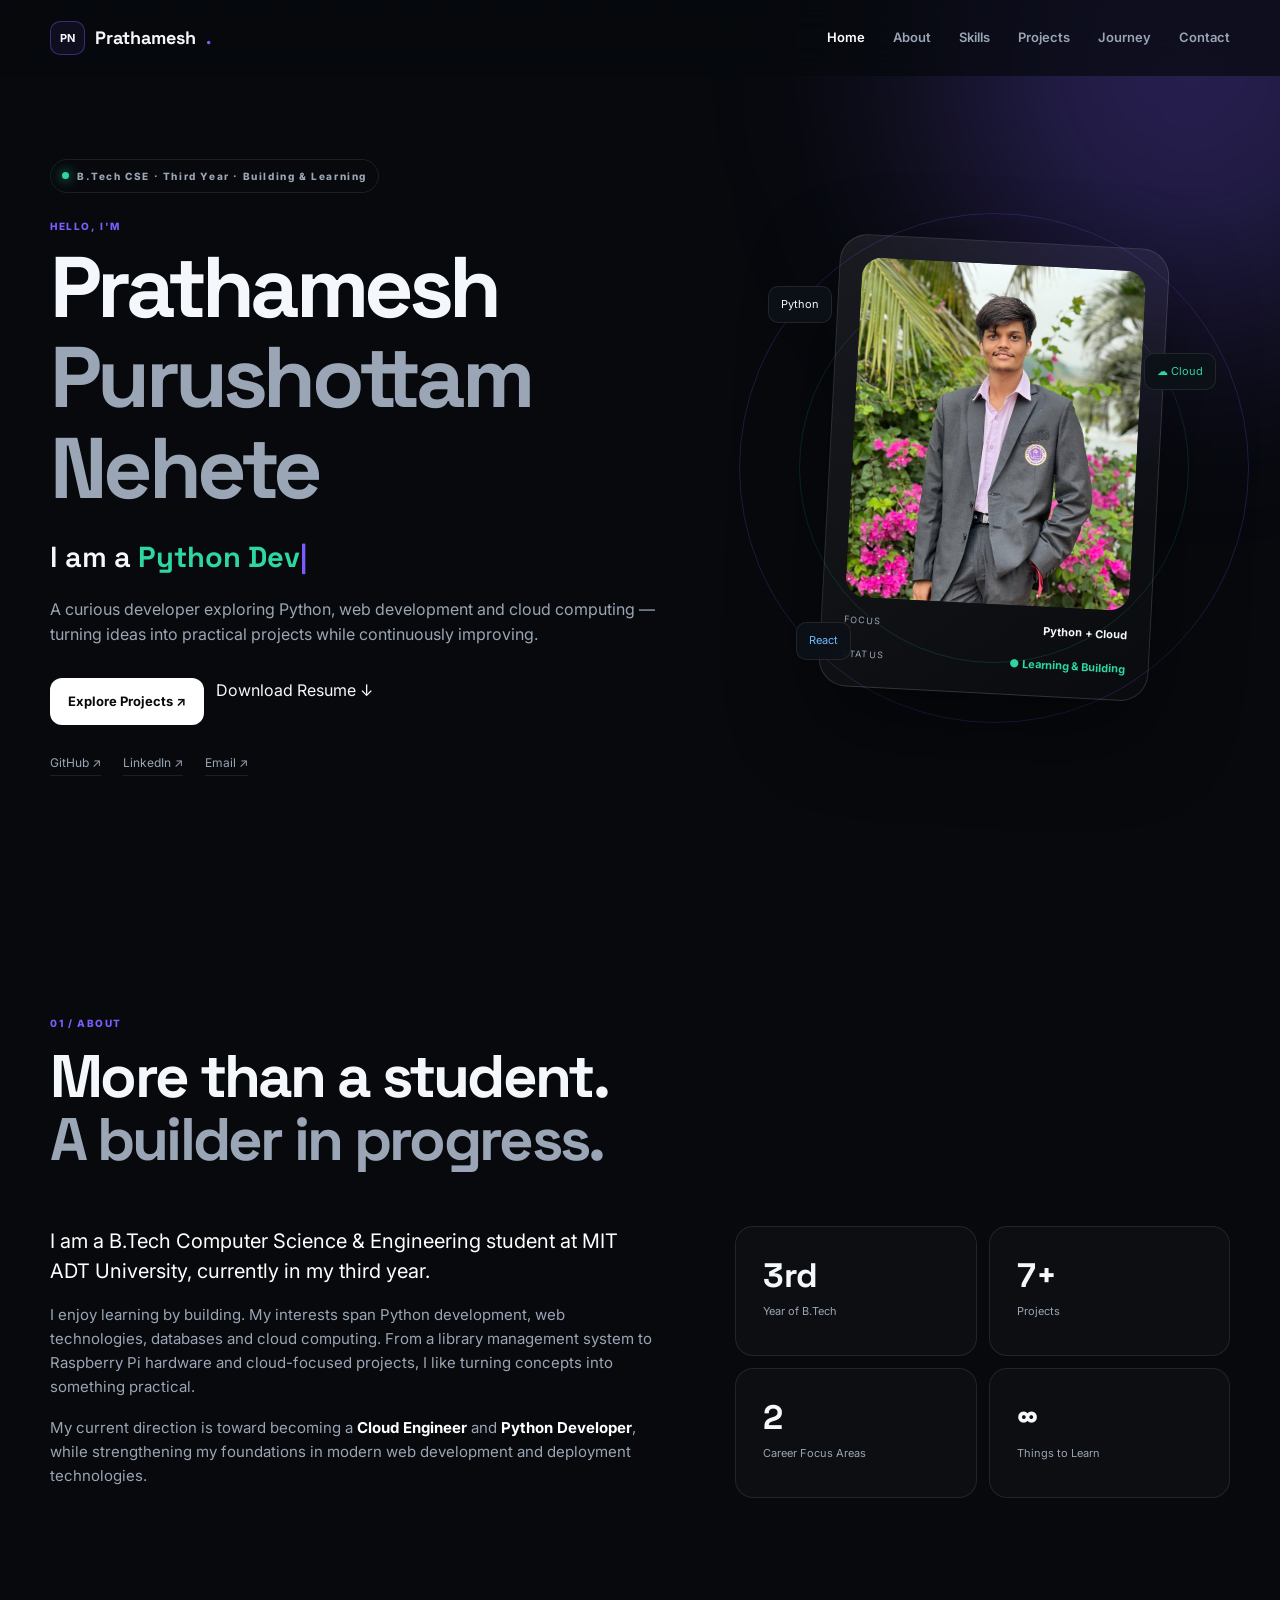
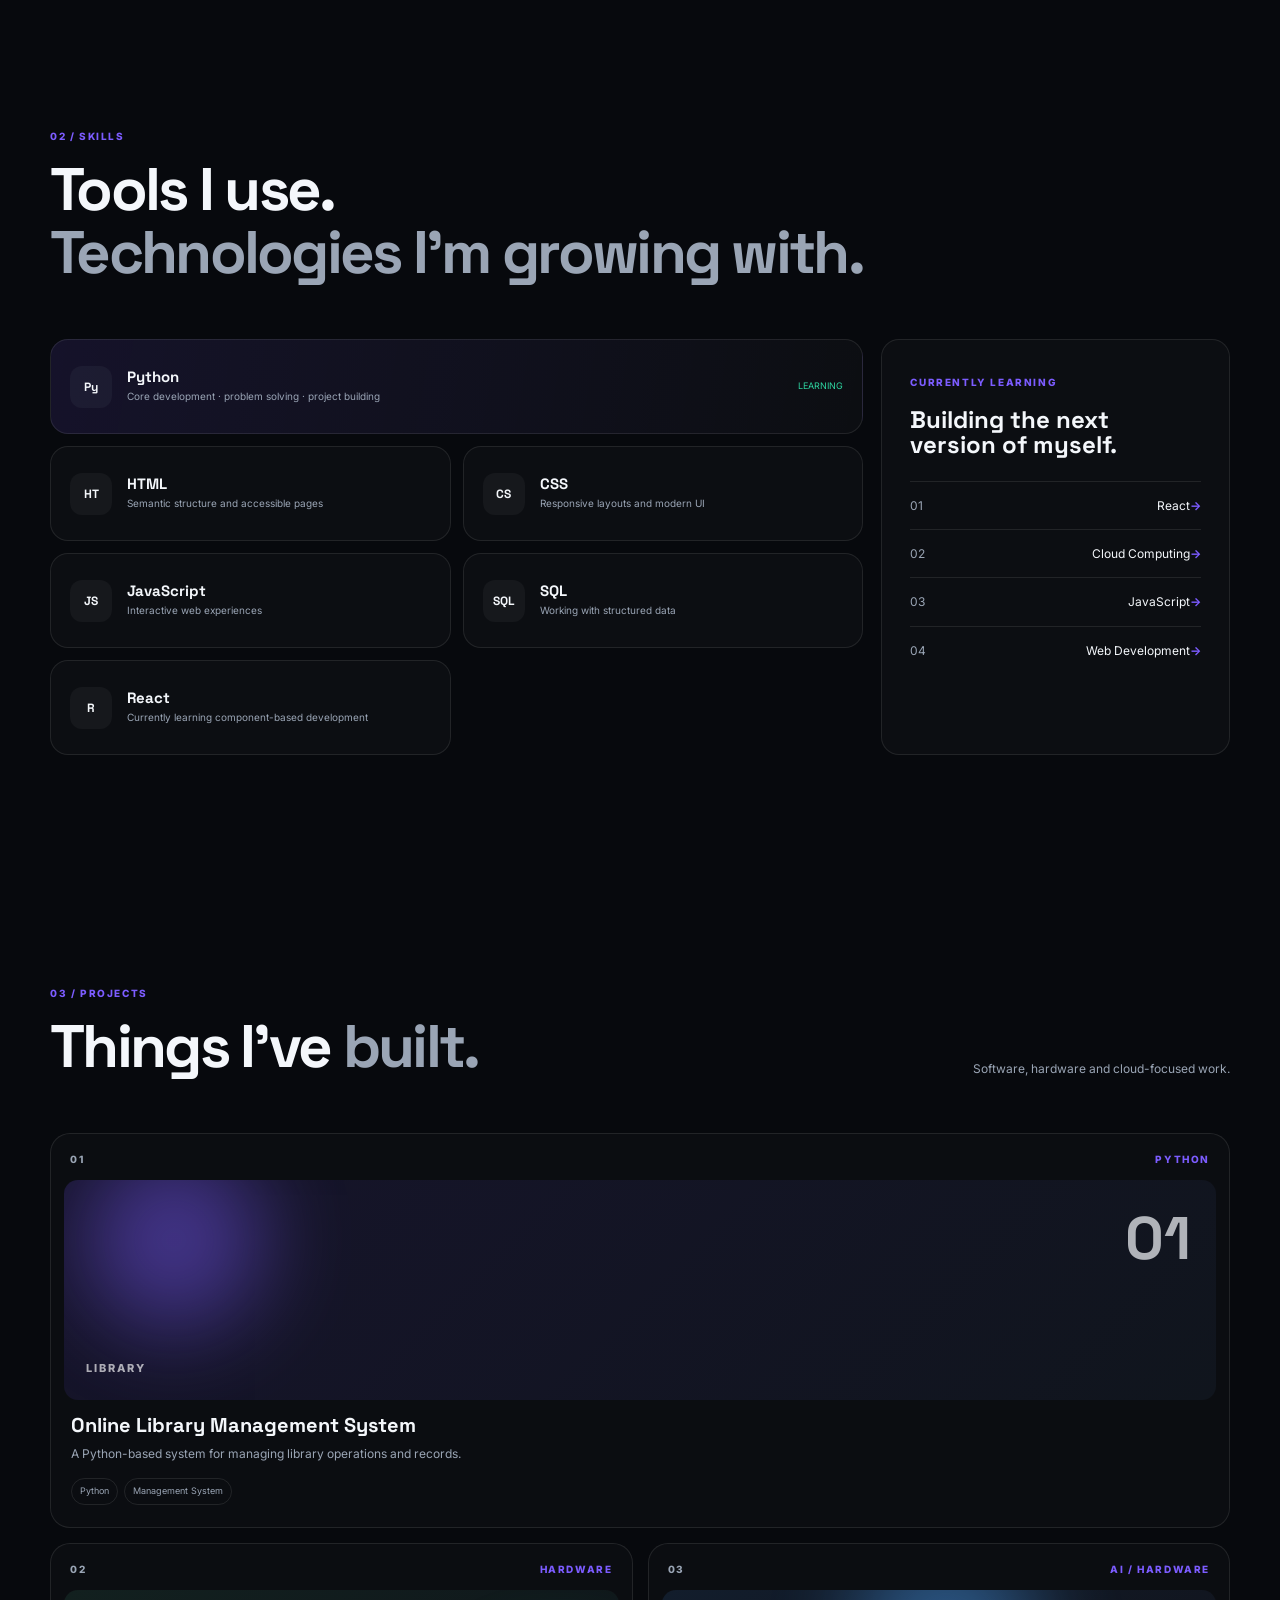
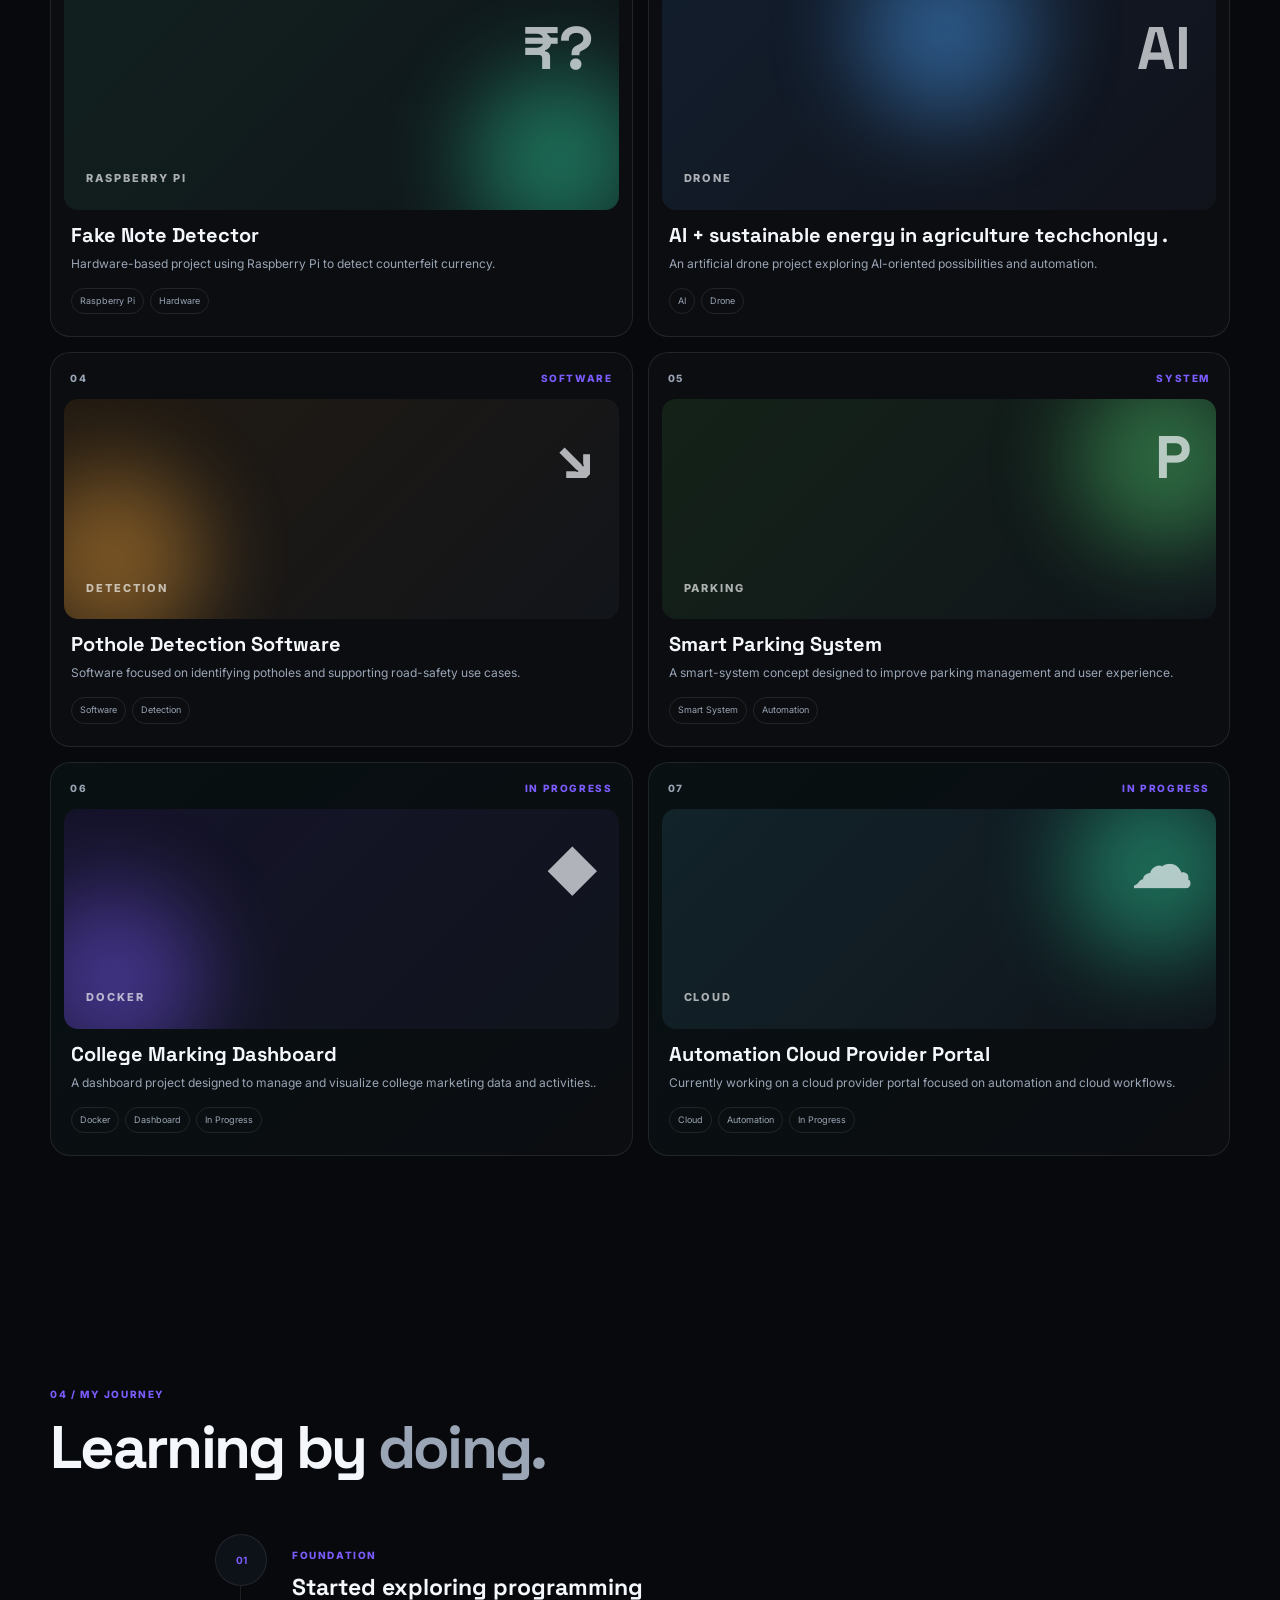
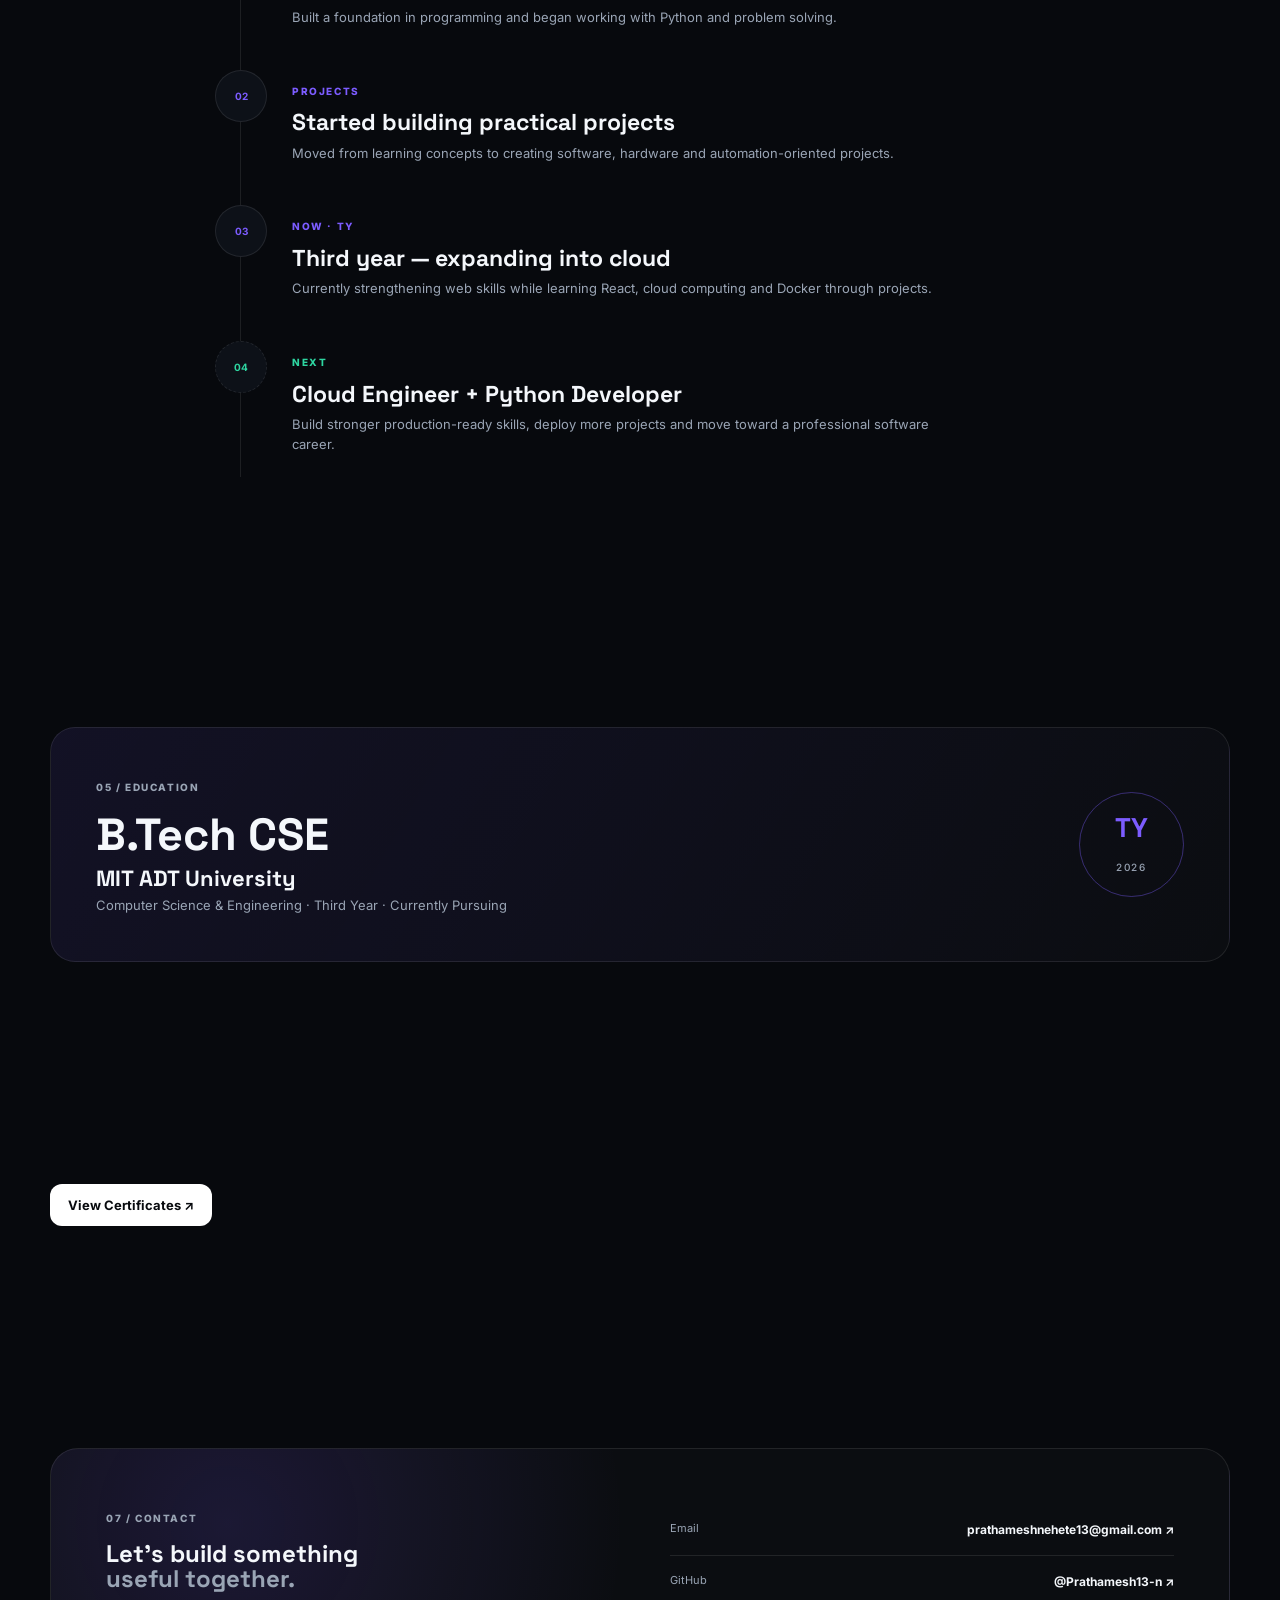
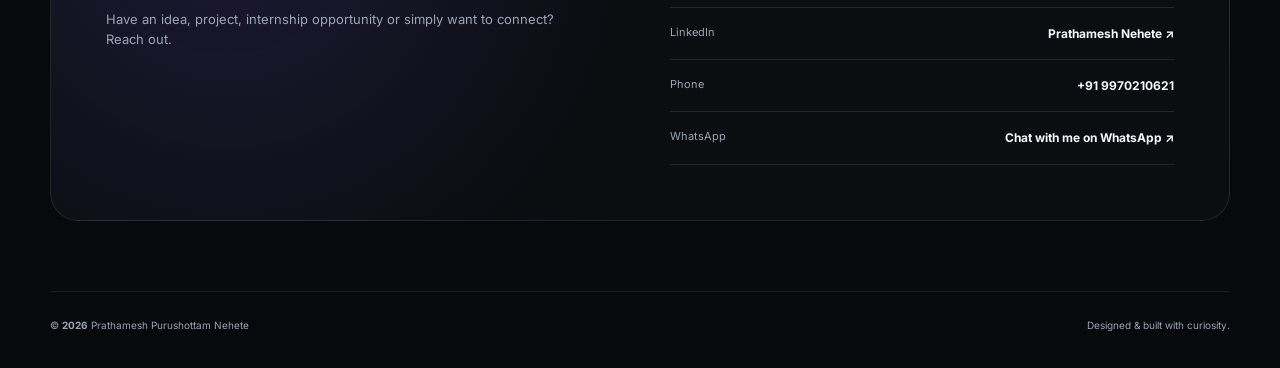
==== index.html @ 6cca048c "Add files via upload" ====
<!DOCTYPE html>
<html lang="en">
<head>
  <meta charset="UTF-8">
  <meta name="viewport" content="width=device-width, initial-scale=1.0">
  <meta name="description" content="Prathamesh Purushottam Nehete - Python Developer and aspiring Cloud Engineer portfolio">
  <title>Prathamesh Nehete | Python Developer & Cloud Engineer</title>
  <link rel="preconnect" href="https://fonts.googleapis.com">
  <link rel="preconnect" href="https://fonts.gstatic.com" crossorigin>
  <link href="https://fonts.googleapis.com/css2?family=Inter:wght@400;500;600;700;800&family=Space+Grotesk:wght@500;600;700&display=swap" rel="stylesheet">
  <link rel="stylesheet" href="style.css">
</head>
<body>
<div class="progress" id="progress"></div>
<div class="grid-bg"></div>

<header class="navbar" id="navbar">
  <a class="brand" href="#home"><span>PN</span> Prathamesh<span class="accent">.</span></a>
  <button class="menu-btn" id="menuBtn" aria-label="Open menu"><i></i><i></i><i></i></button>
  <nav id="nav">
    <a class="active" href="#home">Home</a><a href="#about">About</a><a href="#skills">Skills</a>
    <a href="#projects">Projects</a><a href="#journey">Journey</a><a href="#contact">Contact</a>
  </nav>
</header>

<main>
<section class="hero section" id="home">
  <div class="hero-copy reveal">
    <div class="pill"><b></b> B.Tech CSE · Third Year · Building & Learning</div>
    <p class="eyebrow">HELLO, I'M</p>
    <h1>Prathamesh<br><em>Purushottam Nehete</em></h1>
    <div class="typing">I am a <strong id="typed"></strong><span>|</span></div>
    <p class="hero-text">A curious developer exploring Python, web development and cloud computing — turning ideas into practical projects while continuously improving.</p>
    <div class="actions">
      <a class="btn primary" href="#projects">Explore Projects ↗</a>
      <a class="Resume.pdf" href="resume.pdf" download>Download Resume ↓</a>
    </div>
    <div class="socials">
      <a href="https://github.com/Prathamesh13-n" target="_blank">GitHub ↗</a>
      <a href="https://www.linkedin.com/in/prathamesh-nehete-41149a33b/" target="_blank">LinkedIn ↗</a>
      <a href="mailto:prathameshnehete13@gmail.com">Email ↗</a>
    </div>
  </div>

  <div class="hero-art reveal delay1">
    <div class="orbit o1"></div><div class="orbit o2"></div>
    <div class="profile-card">
      <div class="photo">
        <!-- Put your photo in this folder and name it profile.jpg -->
        <img src="profile.png" alt="Prathamesh Nehete" onerror="this.style.display='none';document.querySelector('.fallback').style.display='grid'">
        <div class="fallback">PN</div>
      </div>
      <div class="info"><span>FOCUS</span><b>Python + Cloud</b></div>
      <div class="info"><span>STATUS</span><b class="green">● Learning & Building</b></div>
    </div>
    <span class="tag python">Python</span><span class="tag cloud">☁ Cloud</span><span class="tag react">React</span>
  </div>
</section>

<section class="section" id="about">
  <div class="heading reveal"><small>01 / ABOUT</small><h2>More than a student.<br><em>A builder in progress.</em></h2></div>
  <div class="about-grid">
    <div class="about-copy reveal">
      <p class="lead">I am a B.Tech Computer Science & Engineering student at MIT ADT University, currently in my third year.</p>
      <p>I enjoy learning by building. My interests span Python development, web technologies, databases and cloud computing. From a library management system to Raspberry Pi hardware and cloud-focused projects, I like turning concepts into something practical.</p>
      <p>My current direction is toward becoming a <b>Cloud Engineer</b> and <b>Python Developer</b>, while strengthening my foundations in modern web development and deployment technologies.</p>
    </div>
    <div class="stats reveal delay1">
      <div><b>3rd</b><span>Year of B.Tech</span></div><div><b>7+</b><span>Projects</span></div>
      <div><b>2</b><span>Career Focus Areas</span></div><div><b>∞</b><span>Things to Learn</span></div>
    </div>
  </div>
</section>

<section class="section" id="skills">
  <div class="heading reveal"><small>02 / SKILLS</small><h2>Tools I use.<br><em>Technologies I'm growing with.</em></h2></div>
  <div class="skills-grid">
    <div class="skill-list reveal">
      <article class="skill featured"><strong>Py</strong><div><h3>Python</h3><p>Core development · problem solving · project building</p></div><label>Learning</label></article>
      <article class="skill"><strong>HT</strong><div><h3>HTML</h3><p>Semantic structure and accessible pages</p></div></article>
      <article class="skill"><strong>CS</strong><div><h3>CSS</h3><p>Responsive layouts and modern UI</p></div></article>
      <article class="skill"><strong>JS</strong><div><h3>JavaScript</h3><p>Interactive web experiences</p></div></article>
      <article class="skill"><strong>SQL</strong><div><h3>SQL</h3><p>Working with structured data</p></div></article>
      <article class="skill"><strong>R</strong><div><h3>React</h3><p>Currently learning component-based development</p></div></article>
    </div>
    <aside class="learning reveal delay1">
      <small>CURRENTLY LEARNING</small><h3>Building the next version of myself.</h3>
      <p><span>01</span> React <b>→</b></p><p><span>02</span> Cloud Computing <b>→</b></p>
      <p><span>03</span> JavaScript <b>→</b></p><p><span>04</span> Web Development <b>→</b></p>
    </aside>
  </div>
</section>

<section class="section" id="projects">
  <div class="heading projects-head reveal"><div><small>03 / PROJECTS</small><h2>Things I've <em>built.</em></h2></div><p>Software, hardware and cloud-focused work.</p></div>
  <div class="projects">
    <article class="project big reveal"><div class="project-top">01 <span>PYTHON</span></div><div class="visual v1"><label>LIBRARY</label><b>01</b></div><div class="body"><h3>Online Library Management System</h3><p>A Python-based system for managing library operations and records.</p><div class="chips"><i>Python</i><i>Management System</i></div></div></article>
    <article class="project reveal delay1"><div class="project-top">02 <span>HARDWARE</span></div><div class="visual v2"><label>RASPBERRY PI</label><b>₹?</b></div><div class="body"><h3>Fake Note Detector</h3><p>Hardware-based project using Raspberry Pi to detect counterfeit currency.</p><div class="chips"><i>Raspberry Pi</i><i>Hardware</i></div></div></article>
    <article class="project reveal delay2"><div class="project-top">03 <span>AI / HARDWARE</span></div><div class="visual v3"><label>DRONE</label><b>AI</b></div><div class="body"><h3>AI + sustainable energy in agriculture  techchonlgy .</h3><p>An artificial drone project exploring AI-oriented possibilities and automation.</p><div class="chips"><i>AI</i><i>Drone</i></div></div></article>
    <article class="project reveal"><div class="project-top">04 <span>SOFTWARE</span></div><div class="visual v4"><label>DETECTION</label><b>↘</b></div><div class="body"><h3>Pothole Detection Software</h3><p>Software focused on identifying potholes and supporting road-safety use cases.</p><div class="chips"><i>Software</i><i>Detection</i></div></div></article>
    <article class="project reveal delay1"><div class="project-top">05 <span>SYSTEM</span></div><div class="visual v5"><label>PARKING</label><b>P</b></div><div class="body"><h3>Smart Parking System</h3><p>A smart-system concept designed to improve parking management and user experience.</p><div class="chips"><i>Smart System</i><i>Automation</i></div></div></article>
    <article class="project current reveal delay2"><div class="project-top">06 <span>IN PROGRESS</span></div><div class="visual v6"><label>DOCKER</label><b>◆</b></div><div class="body"><h3>College Marking Dashboard</h3><p> A dashboard project designed to manage and visualize
            college marketing data and activities..</p><div class="chips"><i>Docker</i><i>Dashboard</i><i>In Progress</i></div></div></article>
    <article class="project current reveal"><div class="project-top">07 <span>IN PROGRESS</span></div><div class="visual v7"><label>CLOUD</label><b>☁</b></div><div class="body"><h3>Automation Cloud Provider Portal</h3><p>Currently working on a cloud provider portal focused on automation and cloud workflows.</p><div class="chips"><i>Cloud</i><i>Automation</i><i>In Progress</i></div></div></article>
  </div>
</section>

<section class="section" id="journey">
  <div class="heading reveal"><small>04 / MY JOURNEY</small><h2>Learning by <em>doing.</em></h2></div>
  <div class="timeline">
    <article class="item reveal"><b>01</b><div><small>FOUNDATION</small><h3>Started exploring programming</h3><p>Built a foundation in programming and began working with Python and problem solving.</p></div></article>
    <article class="item reveal delay1"><b>02</b><div><small>PROJECTS</small><h3>Started building practical projects</h3><p>Moved from learning concepts to creating software, hardware and automation-oriented projects.</p></div></article>
    <article class="item reveal delay2"><b>03</b><div><small>NOW · TY</small><h3>Third year — expanding into cloud</h3><p>Currently strengthening web skills while learning React, cloud computing and Docker through projects.</p></div></article>
    <article class="item future reveal"><b>04</b><div><small>NEXT</small><h3>Cloud Engineer + Python Developer</h3><p>Build stronger production-ready skills, deploy more projects and move toward a professional software career.</p></div></article>
  </div>
</section>

<section class="section">
  <div class="education reveal"><div><small>05 / EDUCATION</small><h2>B.Tech CSE</h2><h3>MIT ADT University</h3><p>Computer Science & Engineering · Third Year · Currently Pursuing</p></div><strong>TY<small>2026</small></strong></div>
</section>

<section class="section">
  <a href="certifications.html" class="btn primary">
    View Certificates ↗
</a>
</section>

<section class="section contact" id="contact">
  <div class="contact-box reveal">
    <div><small>07 / CONTACT</small><h2>Let's build something<br><em>useful together.</em></h2><p>Have an idea, project, internship opportunity or simply want to connect? Reach out.</p></div>
    <div class="contact-links">
      <a href="mailto:prathameshnehete13@gmail.com"><span>Email</span><b>prathameshnehete13@gmail.com ↗</b></a>
      <a href="https://github.com/Prathamesh13-n" target="_blank"><span>GitHub</span><b>@Prathamesh13-n ↗</b></a>
      <a href="https://www.linkedin.com/in/prathamesh-nehete-41149a33b/" target="_blank"><span>LinkedIn</span><b>Prathamesh Nehete ↗</b></a>
      <div><span>Phone</span><b>+91 9970210621</b></div>
      <a
    href="https://wa.me/919970210621"
    target="_blank"
    rel="noopener noreferrer"
>
    <span>WhatsApp</span>

    <b>
        Chat with me on WhatsApp ↗
    </b>
</a>
    </div>
  </div>
</section>
</main>

<footer><span>© <b id="year"></b> Prathamesh Purushottam Nehete</span><span>Designed & built with curiosity.</span></footer>
<button class="top" id="top">↑</button>
<script src="script.js"></script>
</body>
</html>
---- style.css ----
* {
    box-sizing: border-box;
    margin: 0;
    padding: 0;
}

html {
    scroll-behavior: smooth;
}

body {
    background: #07090d;
    color: #f4f7fb;
    font-family: Inter, Arial, sans-serif;
    line-height: 1.6;
    overflow-x: hidden;
}

a {
    color: inherit;
    text-decoration: none;
}

.grid-bg {
    position: fixed;
    inset: 0;
    z-index: -3;
    opacity: 0.22;

    background-image:
        linear-gradient(
            rgba(255, 255, 255, 0.035) 1px,
            transparent 1px
        ),
        linear-gradient(
            90deg,
            rgba(255, 255, 255, 0.035) 1px,
            transparent 1px
        );

    background-size: 55px 55px;

    mask-image:
        linear-gradient(
            #000,
            transparent 85%
        );
}

body::before {
    content: "";

    position: fixed;

    width: 500px;
    height: 500px;

    right: -160px;
    top: -180px;

    background: rgba(124, 92, 255, 0.28);

    filter: blur(110px);

    border-radius: 50%;

    z-index: -2;
}

.progress {
    position: fixed;

    top: 0;
    left: 0;

    height: 0px;
    width: 0;

    background:
        linear-gradient(
            90deg,
            #7c5cff,
            #2ed6a1
        );

    z-index: 1000;
}


/* ================= NAVBAR ================= */

.navbar {
    position: fixed;

    z-index: 100;

    top: 0;
    left: 0;
    right: 0;

    height: 76px;

    padding:
        0
        max(
            24px,
            calc(
                (100vw - 1180px) / 2
            )
        );

    display: flex;

    align-items: center;

    justify-content: space-between;

    background: rgba(7, 9, 13, 0.7);

    backdrop-filter: blur(18px);

    border-bottom:
        1px solid transparent;
}

.navbar.scrolled {
    border-color:
        rgba(255, 255, 255, 0.09);
}

.brand {
    font:
        700 18px
        "Space Grotesk";

    display: flex;

    gap: 10px;

    align-items: center;
}

.brand > span:first-child {
    font:
        700 11px
        Inter;

    padding: 9px;

    border:
        1px solid
        #7c5cff66;

    border-radius: 10px;

    background:
        #7c5cff14;
}

.accent {
    color: #7c5cff;
}

.navbar nav {
    display: flex;

    gap: 28px;
}

.navbar nav a {
    font-size: 13px;

    font-weight: 600;

    color: #9aa5b5;

    transition: 0.25s;
}

.navbar nav a:hover,
.navbar nav a.active {
    color: white;
}

.menu-btn {
    display: none;

    background: none;

    border: 0;

    cursor: pointer;
}

.menu-btn i {
    display: block;

    width: 24px;
    height: 2px;

    background: white;

    margin: 5px;
}


/* ================= GENERAL ================= */

.section {
    width:
        min(
            1180px,
            calc(100% - 48px)
        );

    margin: auto;

    padding: 115px 0;
}

h1,
h2,
h3 {
    font-family:
        "Space Grotesk",
        sans-serif;

    line-height: 1.05;
}

h1 {
    font-size:
        clamp(
            48px,
            7vw,
            86px
        );

    letter-spacing: -0.055em;
}

h1 em,
h2 em {
    font-style: normal;

    color: #9aa5b5;
}


/* ================= HERO ================= */

.hero {
    min-height: 100vh;

    padding-top: 150px;

    display: grid;

    grid-template-columns:
        1.15fr
        0.85fr;

    gap: 70px;

    align-items: center;
}

.pill,
.eyebrow,
.heading small,
.learning > small,
.project-top,
.timeline small,
.education small,
.contact-box > div > small {
    font-size: 10px;

    font-weight: 800;

    letter-spacing: 0.16em;

    color: #9aa5b5;
}

.pill {
    display: inline-flex;

    gap: 8px;

    align-items: center;

    border:
        1px solid
        rgba(255, 255, 255, 0.09);

    border-radius: 999px;

    padding: 8px 11px;

    margin-bottom: 25px;
}

.pill b {
    width: 7px;
    height: 7px;

    background: #2ed6a1;

    border-radius: 50%;

    box-shadow:
        0 0 12px
        #2ed6a1;
}

.eyebrow {
    color: #7c5cff;

    margin-bottom: 8px;
}

.typing {
    font:
        600
        clamp(20px, 3vw, 29px)
        "Space Grotesk";

    margin-top: 25px;
}

.typing strong {
    color: #2ed6a1;
}

.typing > span {
    color: #7c5cff;

    animation:
        blink 0.8s infinite;
}

@keyframes blink {
    50% {
        opacity: 0;
    }
}

.hero-text {
    max-width: 650px;

    color: #9aa5b5;

    margin: 22px 0 30px;

    font-size: 16px;
}

.actions {
    display: flex;

    gap: 12px;

    flex-wrap: wrap;
}

.btn {
    padding: 13px 18px;

    border-radius: 12px;

    font-size: 13px;

    font-weight: 700;

    transition: 0.25s;
}

.primary {
    background: white;

    color: #080a0e;
}

.primary:hover,
.secondary:hover {
    transform:
        translateY(-3px);
}

.secondary {
    border:
        1px solid
        rgba(255, 255, 255, 0.09);

    background: #ffffff09;
}

.socials {
    display: flex;

    gap: 22px;

    margin-top: 28px;
}

.socials a {
    font-size: 12px;

    color: #9aa5b5;

    border-bottom:
        1px solid
        rgba(255, 255, 255, 0.09);

    padding-bottom: 3px;
}


/* ================= HERO PROFILE ================= */

.hero-art {
    min-height: 520px;

    position: relative;

    display: grid;

    place-items: center;
}

.orbit {
    position: absolute;

    border:
        1px solid
        #7c5cff38;

    border-radius: 50%;
}

.o1 {
    width: 510px;
    height: 510px;

    animation:
        spin 18s linear infinite;
}

.o2 {
    width: 390px;
    height: 390px;

    border-color:
        #2ed6a128;

    animation:
        spin 13s linear infinite reverse;
}

@keyframes spin {
    to {
        transform:
            rotate(360deg);
    }
}

.profile-card {
    position: relative;

    z-index: 2;

    width:
        min(
            330px,
            80vw
        );

    padding: 22px;

    border:
        1px solid
        #ffffff1f;

    background:
        linear-gradient(
            145deg,
            #ffffff12,
            #ffffff03
        );

    border-radius: 28px;

    box-shadow:
        0 35px 90px
        #0007;

    transform:
        rotate(3deg);
}

.photo {
    height: 340px;

    border-radius: 20px;

    overflow: hidden;

    background:
        linear-gradient(
            145deg,
            #1a1530,
            #10151e
        );
}

.photo img {
    width: 100%;
    height: 100%;

    object-fit: cover;
}

.fallback {
    display: none;

    height: 100%;

    place-items: center;

    font:
        700 80px
        "Space Grotesk";

    background:
        radial-gradient(
            circle at 30% 20%,
            #6f53e8,
            #10131b
        );
}

.info {
    display: flex;

    justify-content: space-between;

    padding-top: 16px;
}

.info span {
    font-size: 9px;

    letter-spacing: 0.13em;

    color: #9aa5b5;
}

.info b {
    font-size: 11px;
}

.green {
    color: #2ed6a1;
}

.tag {
    position: absolute;

    z-index: 3;

    padding: 9px 12px;

    border:
        1px solid
        #ffffff17;

    background:
        #0d1118e8;

    backdrop-filter:
        blur(12px);

    border-radius: 10px;

    font-size: 11px;
}

.python {
    top: 15%;
    left: 2%;
}

.cloud {
    right: 3%;
    top: 28%;

    color: #2ed6a1;
}

.react {
    bottom: 13%;
    left: 8%;

    color: #70b7ff;
}


/* ================= HEADINGS ================= */

.heading {
    margin-bottom: 55px;
}

.heading small {
    display: block;

    color: #7c5cff;

    margin-bottom: 14px;
}

.heading h2 {
    font-size:
        clamp(
            37px,
            5vw,
            60px
        );

    letter-spacing: -0.045em;
}


/* ================= ABOUT ================= */

.about-grid {
    display: grid;

    grid-template-columns:
        1.1fr
        0.9fr;

    gap: 80px;
}

.about-copy {
    max-width: 700px;

    color: #9aa5b5;

    font-size: 15px;
}

.about-copy p + p {
    margin-top: 17px;
}

.about-copy .lead {
    color: white;

    font-size: 20px;

    line-height: 1.5;
}

.about-copy b {
    color: white;
}

.stats {
    display: grid;

    grid-template-columns:
        1fr 1fr;

    gap: 12px;
}

.stats div {
    padding: 27px;

    min-height: 130px;

    border:
        1px solid
        rgba(255, 255, 255, 0.09);

    background: #ffffff06;

    border-radius: 18px;
}

.stats b {
    display: block;

    font:
        700 34px
        "Space Grotesk";
}

.stats span {
    font-size: 11px;

    color: #9aa5b5;
}


/* ================= SKILLS ================= */

.skills-grid {
    display: grid;

    grid-template-columns:
        1.4fr
        0.6fr;

    gap: 18px;
}

.skill-list {
    display: grid;

    grid-template-columns:
        1fr 1fr;

    gap: 12px;
}

.skill,
.learning {
    border:
        1px solid
        rgba(255, 255, 255, 0.09);

    border-radius: 18px;

    background: #ffffff06;
}

.skill {
    padding: 19px;

    display: flex;

    gap: 15px;

    align-items: center;

    min-height: 95px;

    transition: 0.3s;
}

.skill:hover,
.project:hover {
    transform:
        translateY(-5px);

    border-color:
        #7c5cff55;
}

.skill > strong {
    flex:
        0 0 42px;

    width: 42px;
    height: 42px;

    display: grid;

    place-items: center;

    border-radius: 12px;

    background: #ffffff0a;

    font:
        700 12px
        "Space Grotesk";
}

.skill h3 {
    font-size: 15px;
}

.skill p {
    font-size: 10px;

    color: #9aa5b5;

    margin-top: 3px;
}

.skill label {
    margin-left: auto;

    font-size: 9px;

    color: #2ed6a1;

    text-transform: uppercase;
}

.featured {
    grid-column: 1 / -1;

    background:
        linear-gradient(
            100deg,
            #7c5cff1f,
            #ffffff06
        );
}

.learning {
    padding: 28px;
}

.learning > small {
    color: #7c5cff;
}

.learning h3 {
    font-size: 24px;

    margin:
        13px 0 24px;
}

.learning p {
    display: flex;

    justify-content: space-between;

    border-top:
        1px solid
        rgba(255, 255, 255, 0.09);

    padding: 14px 0;

    font-size: 12px;
}

.learning p span {
    color: #9aa5b5;

    margin-right: auto;
}

.learning p b {
    color: #7c5cff;
}


/* ================= PROJECTS ================= */

.projects-head {
    display: flex;

    justify-content: space-between;

    align-items: end;
}

.projects-head > p {
    max-width: 280px;

    color: #9aa5b5;

    font-size: 12px;
}

.projects {
    display: grid;

    grid-template-columns:
        repeat(2, 1fr);

    gap: 15px;
}

.project {
    border:
        1px solid
        rgba(255, 255, 255, 0.09);

    background: #ffffff05;

    border-radius: 20px;

    overflow: hidden;

    transition: 0.3s;
}

.project.big {
    grid-column:
        span 2;
}

.project-top {
    display: flex;

    justify-content: space-between;

    padding:
        17px 19px 0;
}

.project-top span {
    color: #7c5cff;
}

.visual {
    height: 220px;

    margin: 13px;

    border-radius: 14px;

    position: relative;

    overflow: hidden;

    display: flex;

    align-items: end;

    padding: 22px;

    background: #111722;
}

.visual::before {
    content: "";

    position: absolute;

    width: 180px;
    height: 180px;

    border-radius: 50%;

    filter: blur(45px);

    opacity: 0.45;
}

.visual label {
    position: relative;

    font-size: 11px;

    letter-spacing: 0.18em;

    font-weight: 800;

    color: #ffffffa6;
}

.visual b {
    position: absolute;

    right: 25px;
    top: 20px;

    font:
        700 60px
        "Space Grotesk";

    opacity: 0.7;
}

.v1 {
    background:
        linear-gradient(
            135deg,
            #16142b,
            #10151d
        );
}

.v1::before {
    background: #7c5cff;

    top: -30px;
    left: 20px;
}

.v2 {
    background:
        linear-gradient(
            135deg,
            #12201f,
            #0f151a
        );
}

.v2::before {
    background: #2ed6a1;

    right: -30px;
    bottom: -40px;
}

.v3 {
    background:
        linear-gradient(
            135deg,
            #121d2c,
            #11131b
        );
}

.v3::before {
    background: #4da6ff;

    left: 35%;
    top: -50px;
}

.v4 {
    background:
        linear-gradient(
            135deg,
            #211a12,
            #12151a
        );
}

.v4::before {
    background: #f3a43b;

    left: -40px;
    bottom: -30px;
}

.v5 {
    background:
        linear-gradient(
            135deg,
            #142218,
            #10151b
        );
}

.v5::before {
    background: #52d273;

    right: -40px;
    top: -30px;
}

.v6 {
    background:
        linear-gradient(
            135deg,
            #15132a,
            #10151c
        );
}

.v6::before {
    background: #7c5cff;

    left: -40px;
    bottom: -40px;
}

.v7 {
    background:
        linear-gradient(
            135deg,
            #12232a,
            #10151b
        );
}

.v7::before {
    background: #2ed6a1;

    right: -30px;
    top: -30px;
}

.body {
    padding:
        2px 20px 22px;
}

.body h3 {
    font-size: 20px;
}

.body p {
    color: #9aa5b5;

    font-size: 12px;

    margin:
        8px 0 15px;
}

.chips {
    display: flex;

    gap: 6px;

    flex-wrap: wrap;
}

.chips i {
    font-style: normal;

    font-size: 9px;

    padding:
        5px 8px;

    border:
        1px solid
        rgba(255, 255, 255, 0.09);

    border-radius: 99px;

    color: #9aa5b5;
}

.current {
    background:
        linear-gradient(
            140deg,
            #2ed6a10a,
            #ffffff05
        );
}


/* ================= JOURNEY ================= */

.timeline {
    max-width: 850px;

    margin: auto;

    position: relative;
}

.timeline::before {
    content: "";

    position: absolute;

    left: 25px;

    top: 20px;

    bottom: 20px;

    width: 1px;

    background:
        rgba(255, 255, 255, 0.09);
}

.item {
    position: relative;

    display: grid;

    grid-template-columns:
        52px 1fr;

    gap: 25px;

    padding-bottom: 42px;
}

.item > b {
    width: 52px;
    height: 52px;

    border:
        1px solid
        rgba(255, 255, 255, 0.09);

    background: #0d1118;

    border-radius: 50%;

    display: grid;

    place-items: center;

    font-size: 10px;

    color: #7c5cff;

    z-index: 1;
}

.item div {
    padding-top: 7px;
}

.item small {
    color: #7c5cff;
}

.item h3 {
    margin:
        8px 0;

    font-size: 23px;
}

.item p {
    color: #9aa5b5;

    font-size: 13px;

    max-width: 650px;
}

.future > b {
    border-style: dashed;

    color: #2ed6a1;
}

.future small {
    color: #2ed6a1;
}


/* ================= EDUCATION ================= */

.education {
    display: flex;

    justify-content: space-between;

    align-items: center;

    padding: 45px;

    border:
        1px solid
        rgba(255, 255, 255, 0.09);

    border-radius: 25px;

    background:
        linear-gradient(
            120deg,
            #7c5cff1a,
            #ffffff05
        );
}

.education h2 {
    margin:
        12px 0 9px;

    font-size: 45px;
}

.education h3 {
    font-size: 22px;

    margin-bottom: 5px;
}

.education p {
    color: #9aa5b5;

    font-size: 13px;
}

.education > strong {
    width: 105px;
    height: 105px;

    border:
        1px solid
        #7c5cff66;

    border-radius: 50%;

    display: grid;

    place-items: center;

    text-align: center;

    font:
        700 27px
        "Space Grotesk";

    color: #7c5cff;
}

.education > strong small {
    font:
        500 10px
        Inter;

    color: #9aa5b5;

    margin-top: -25px;
}


/* ================= CERTIFICATIONS ================= */

.cert {
    display: flex;

    align-items: center;

    gap: 20px;

    padding: 25px;

    border:
        1px dashed
        #ffffff29;

    border-radius: 18px;
}

.cert > b {
    width: 50px;
    height: 50px;

    border-radius: 14px;

    display: grid;

    place-items: center;

    background:
        #7c5cff1f;

    color: #7c5cff;

    font-size: 25px;
}

.cert h3 {
    font-size: 18px;
}

.cert p {
    color: #9aa5b5;

    font-size: 12px;
}


/* ================= CONTACT ================= */

.contact {
    padding-bottom: 70px;
}

.contact-box {
    display: grid;

    grid-template-columns:
        1fr 1fr;

    gap: 60px;

    padding: 55px;

    border:
        1px solid
        rgba(255, 255, 255, 0.09);

    border-radius: 28px;

    background:
        radial-gradient(
            circle at 15% 20%,
            #7c5cff26,
            transparent 38%
        ),
        #ffffff05;
}

.contact-box h2 {
    margin:
        12px 0 17px;
}

.contact-box > div > p {
    color: #9aa5b5;

    font-size: 13px;

    max-width: 470px;
}

.contact-links {
    display: flex;

    flex-direction: column;
}

.contact-links a,
.contact-links > div {
    padding: 16px 0;

    border-bottom:
        1px solid
        rgba(255, 255, 255, 0.09);

    display: flex;

    justify-content: space-between;

    gap: 20px;
}

.contact-links span {
    color: #9aa5b5;

    font-size: 11px;
}

.contact-links b {
    font-size: 12px;

    text-align: right;
}

.contact-links small {
    color: #9aa5b5;

    font-weight: 400;
}


/* ================= FOOTER ================= */

footer {
    width:
        min(
            1180px,
            calc(100% - 48px)
        );

    margin: auto;

    padding:
        25px 0 35px;

    border-top:
        1px solid
        rgba(255, 255, 255, 0.09);

    display: flex;

    justify-content: space-between;

    color: #9aa5b5;

    font-size: 10px;
}


/* ================= BACK TO TOP ================= */

.top {
    position: fixed;

    right: 25px;
    bottom: 25px;

    width: 40px;
    height: 40px;

    border:
        1px solid
        rgba(255, 255, 255, 0.09);

    border-radius: 12px;

    background: #0d1118e8;

    color: white;

    cursor: pointer;

    opacity: 0;

    transform:
        translateY(10px);

    transition: 0.3s;

    z-index: 50;
}

.top.show {
    opacity: 1;

    transform: none;
}


/* ================= ANIMATIONS ================= */

.reveal {
    opacity: 0;

    transform:
        translateY(28px);

    transition:
        0.7s;
}

.reveal.visible {
    opacity: 1;

    transform: none;
}

.delay1 {
    transition-delay: 0.12s;
}

.delay2 {
    transition-delay: 0.22s;
}


/* ================= TABLET ================= */

@media (max-width: 900px) {

    .navbar nav {
        display: none;

        position: absolute;

        top: 76px;

        left: 15px;
        right: 15px;

        padding: 15px;

        background: #0d1118f7;

        border:
            1px solid
            rgba(255, 255, 255, 0.09);

        border-radius: 15px;

        flex-direction: column;

        gap: 4px;
    }

    .navbar nav.open {
        display: flex;
    }

    .navbar nav a {
        padding: 10px;
    }

    .menu-btn {
        display: block;
    }

    .hero {
        grid-template-columns: 1fr;

        padding-top: 125px;
    }

    .hero-art {
        min-height: 470px;
    }

    .about-grid,
    .skills-grid,
    .contact-box {
        grid-template-columns: 1fr;
    }

    .projects {
        grid-template-columns: 1fr;
    }

    .project.big {
        grid-column: auto;
    }

    .projects-head > p {
        display: none;
    }
}


/* ================= MOBILE ================= */

@media (max-width: 620px) {

    .section {
        width:
            calc(100% - 30px);

        padding: 80px 0;
    }

    .navbar {
        padding: 0 15px;
    }

    h1 {
        font-size: 46px;
    }

    .hero-text {
        font-size: 14px;
    }

    .hero-art {
        min-height: 410px;
    }

    .profile-card {
        width: 270px;
    }

    .photo {
        height: 285px;
    }

    .o1 {
        width: 360px;
        height: 360px;
    }

    .o2 {
        width: 290px;
        height: 290px;
    }

    .skill-list {
        grid-template-columns: 1fr;
    }

    .featured {
        grid-column: auto;
    }

    .project .visual {
        height: 180px;
    }

    .education,
    .contact-box {
        padding: 28px 22px;
    }

    .education {
        align-items: flex-start;

        gap: 20px;
    }

    .education > strong {
        width: 78px;
        height: 78px;

        font-size: 21px;

        flex-shrink: 0;
    }

    .contact-box {
        gap: 35px;
    }

    .contact-links a,
    .contact-links > div {
        flex-direction: column;

        gap: 4px;
    }

    .contact-links b {
        text-align: left;

        overflow-wrap: anywhere;
    }

    footer {
        flex-direction: column;

        gap: 8px;
    }
}
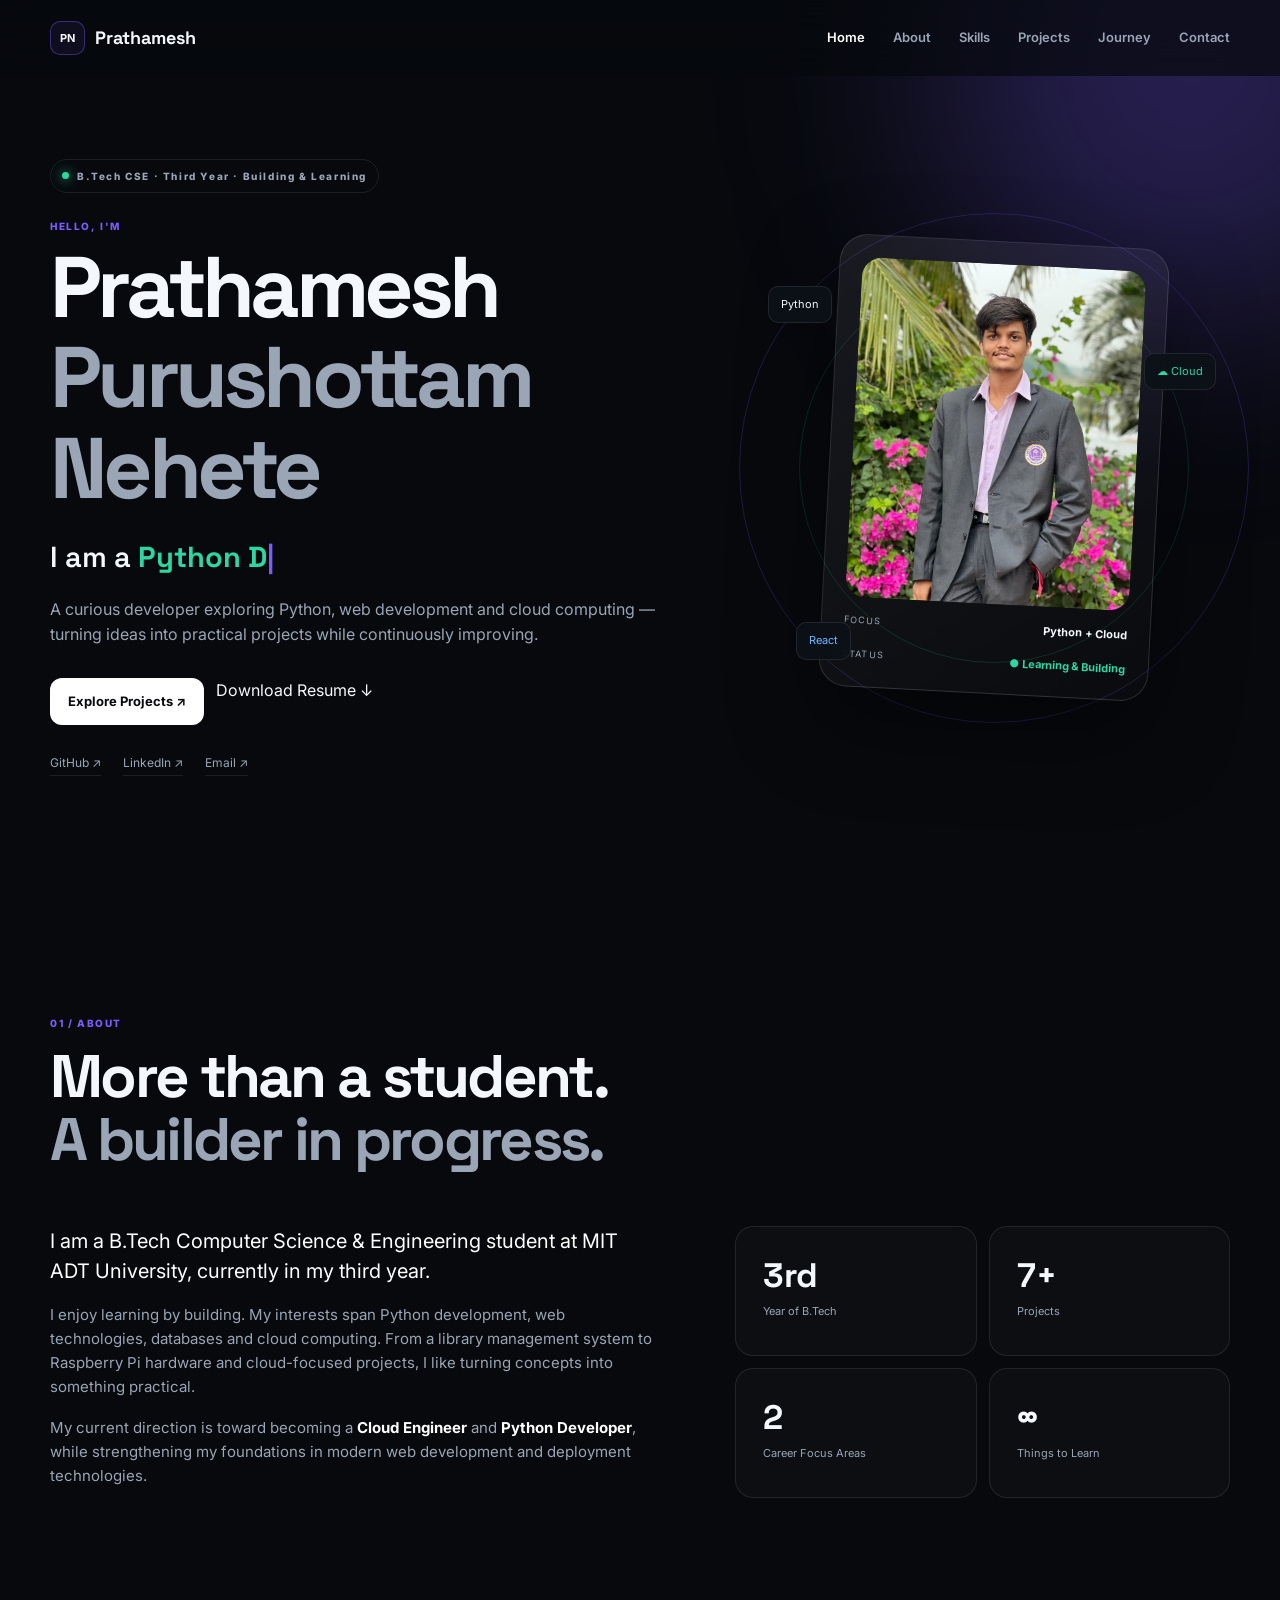
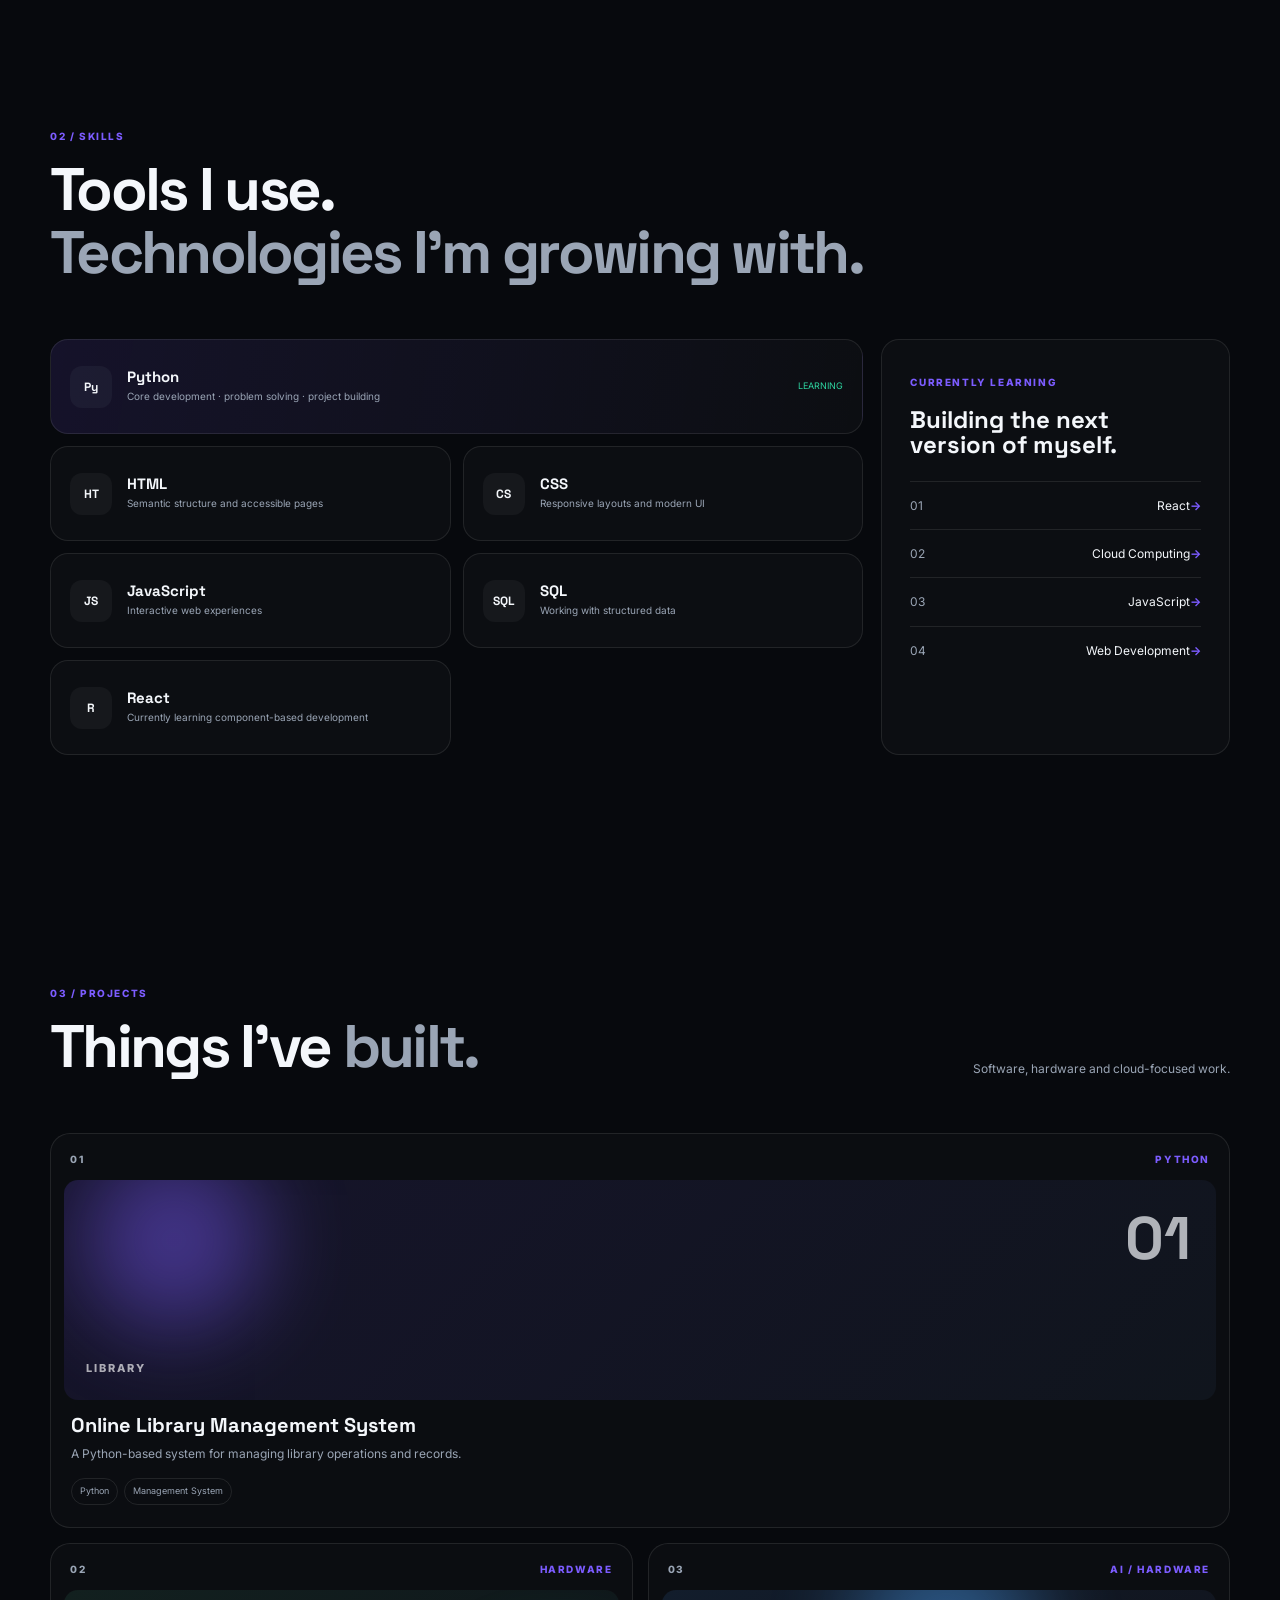
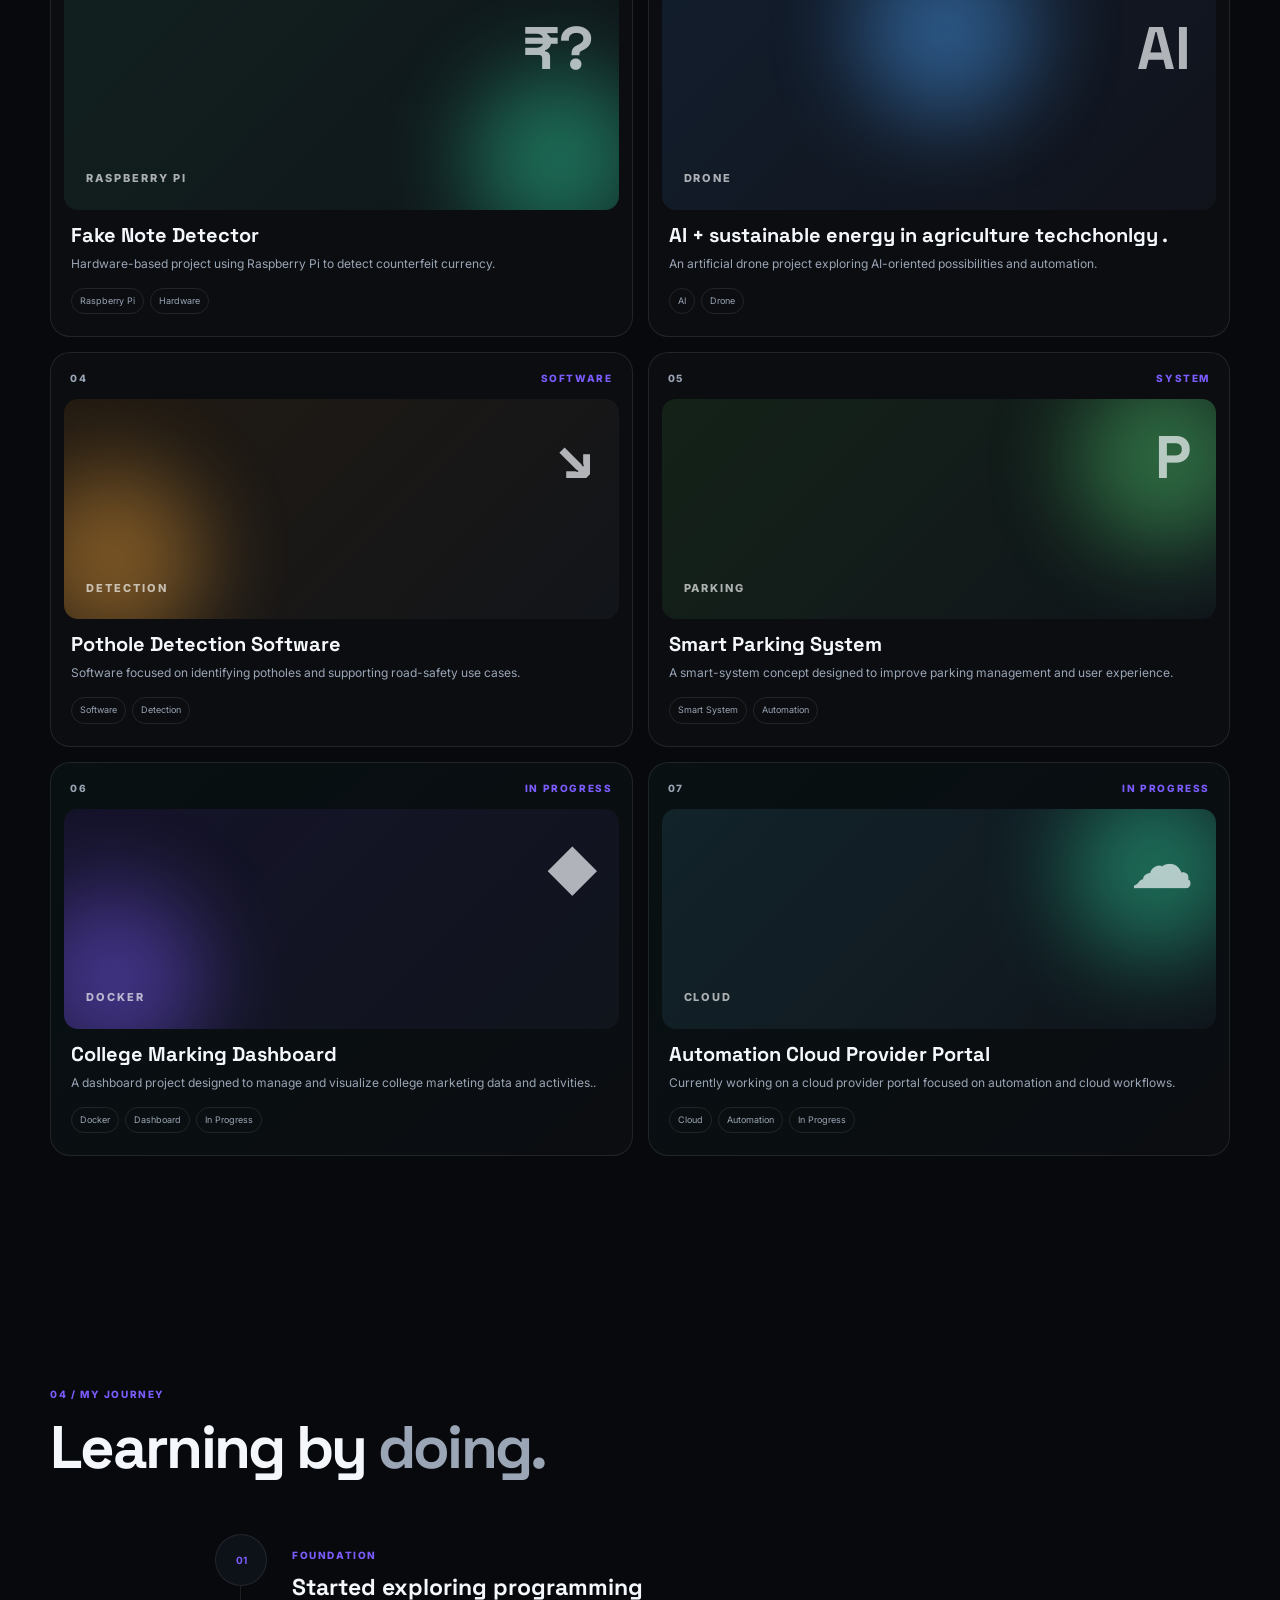
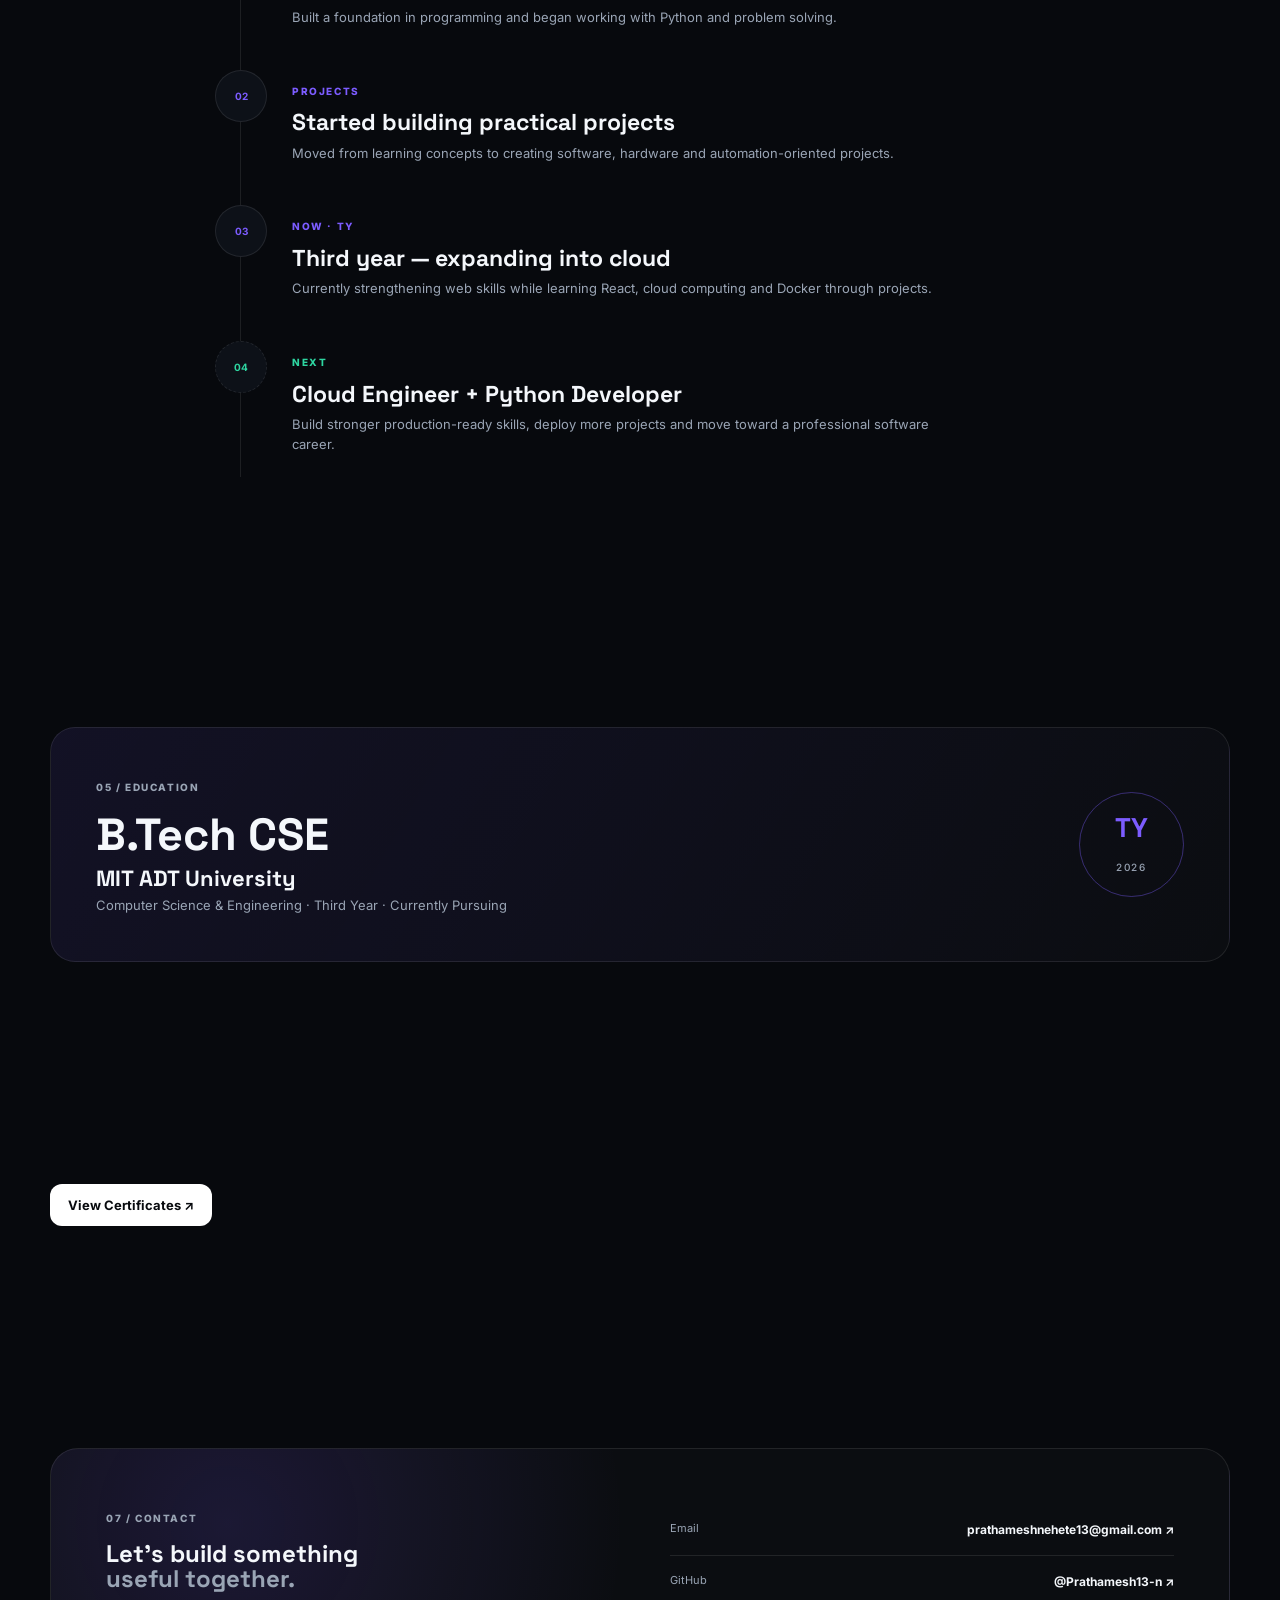
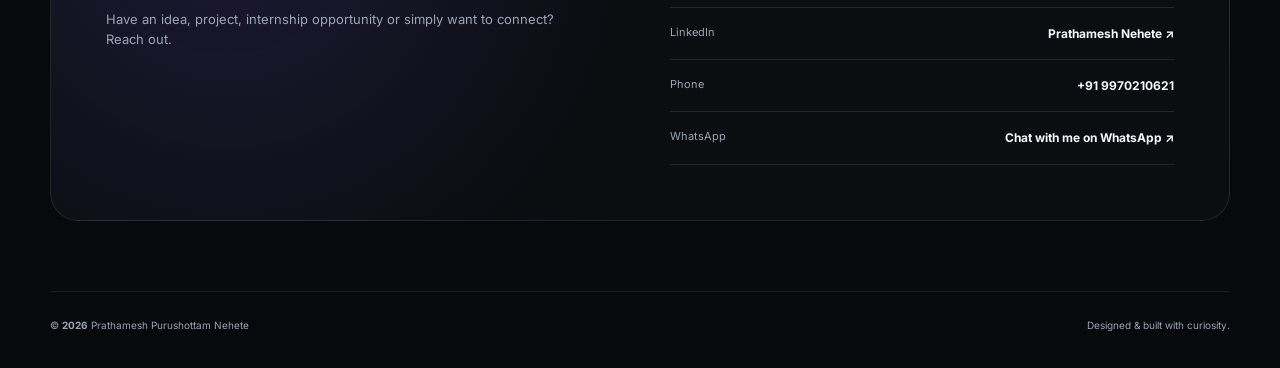
==== commit 2121bc0a: "Update index.html" ====
--- a/index.html
+++ b/index.html
@@ -15,7 +15,7 @@
 <div class="grid-bg"></div>
 
 <header class="navbar" id="navbar">
-  <a class="brand" href="#home"><span>PN</span> Prathamesh<span class="accent">.</span></a>
+  <a class="brand" href="#home"><span>PN</span> Prathamesh<span class="accent"></span></a>
   <button class="menu-btn" id="menuBtn" aria-label="Open menu"><i></i><i></i><i></i></button>
   <nav id="nav">
     <a class="active" href="#home">Home</a><a href="#about">About</a><a href="#skills">Skills</a>
@@ -153,4 +153,4 @@
 <button class="top" id="top">↑</button>
 <script src="script.js"></script>
 </body>
-</html>+</html>
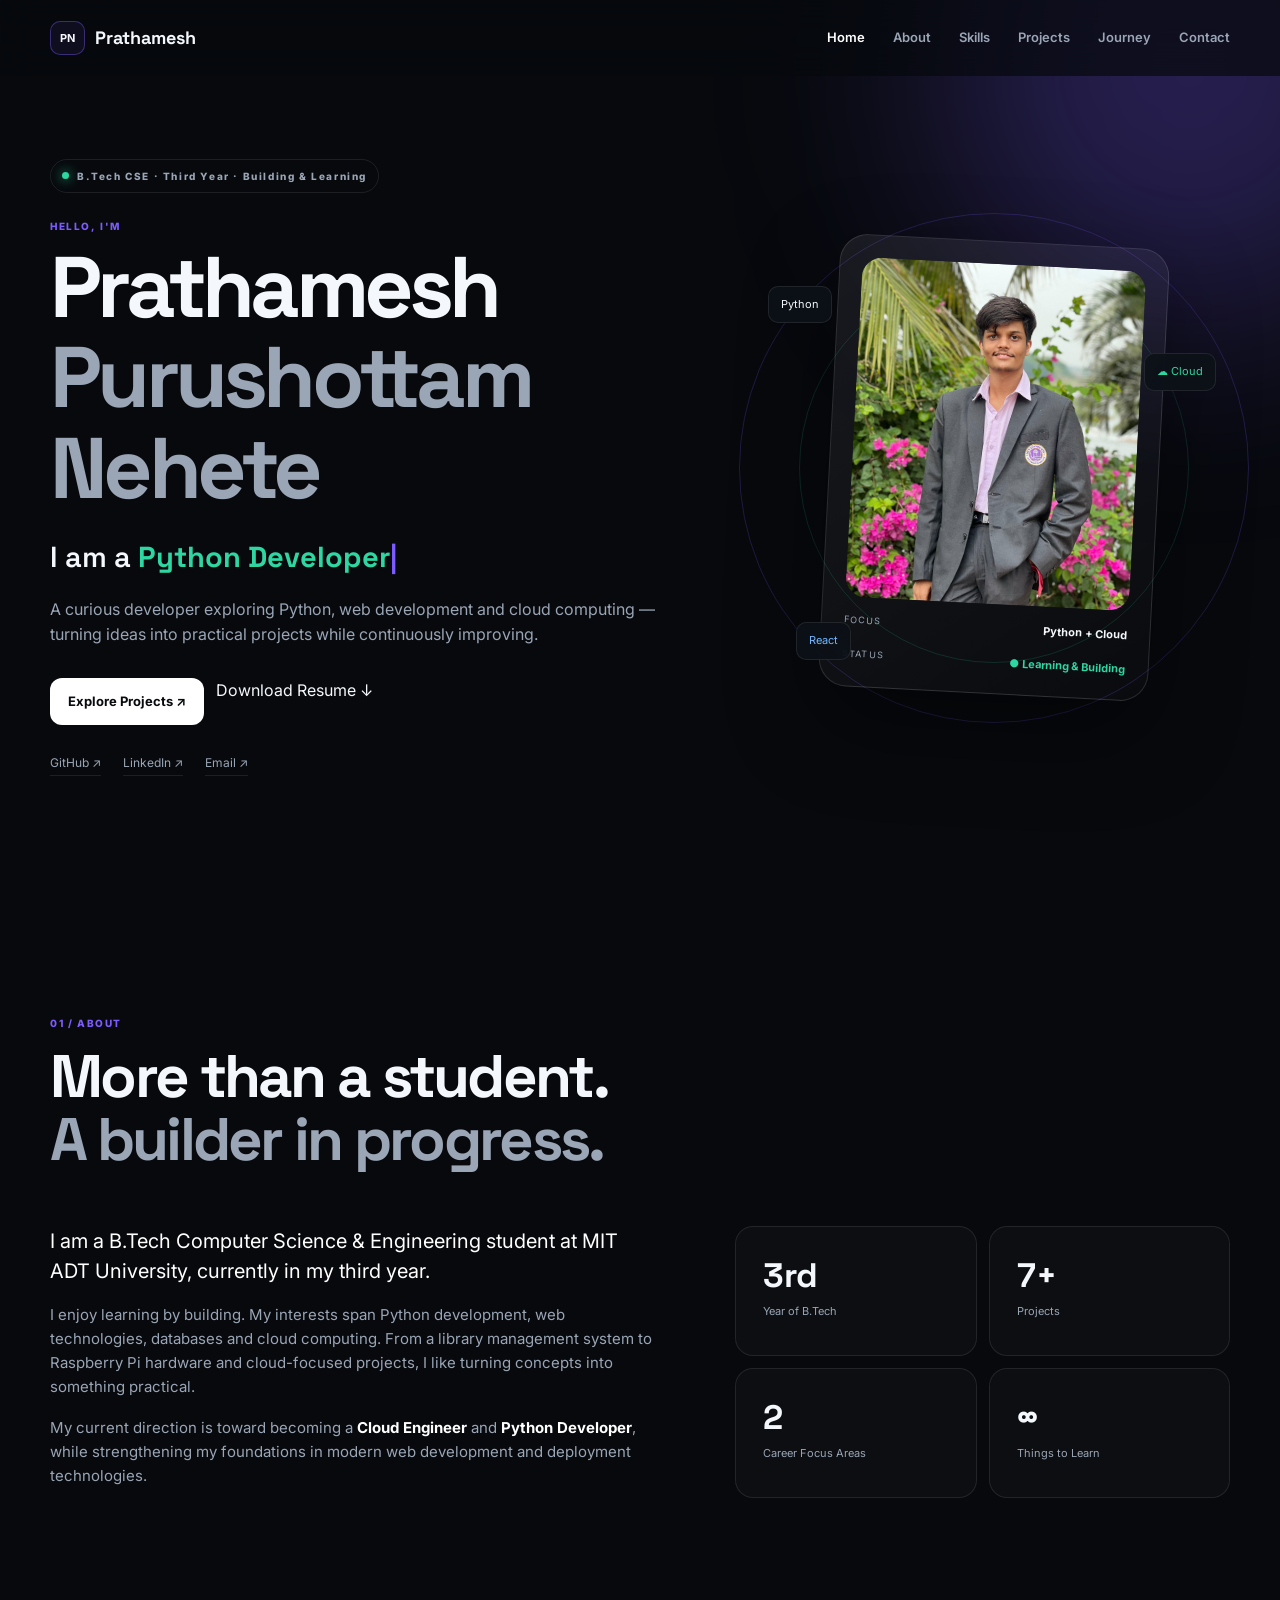
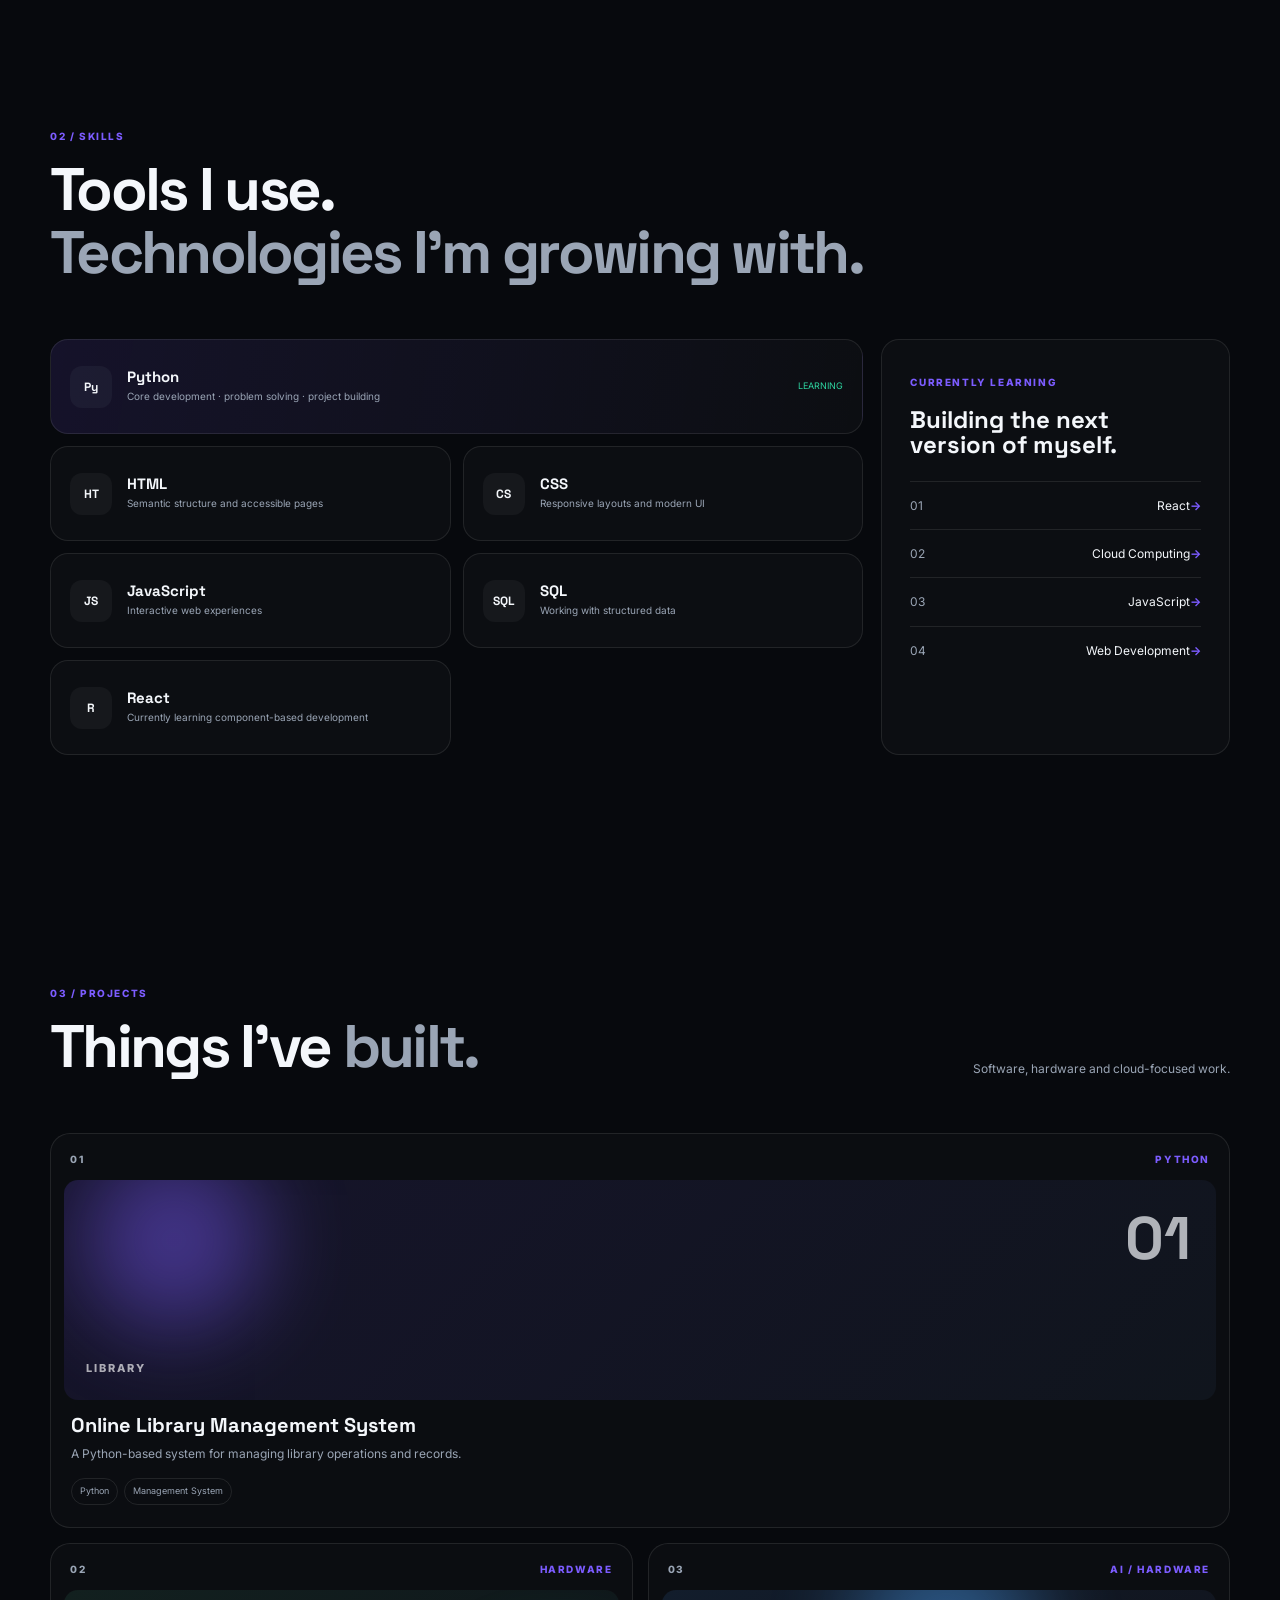
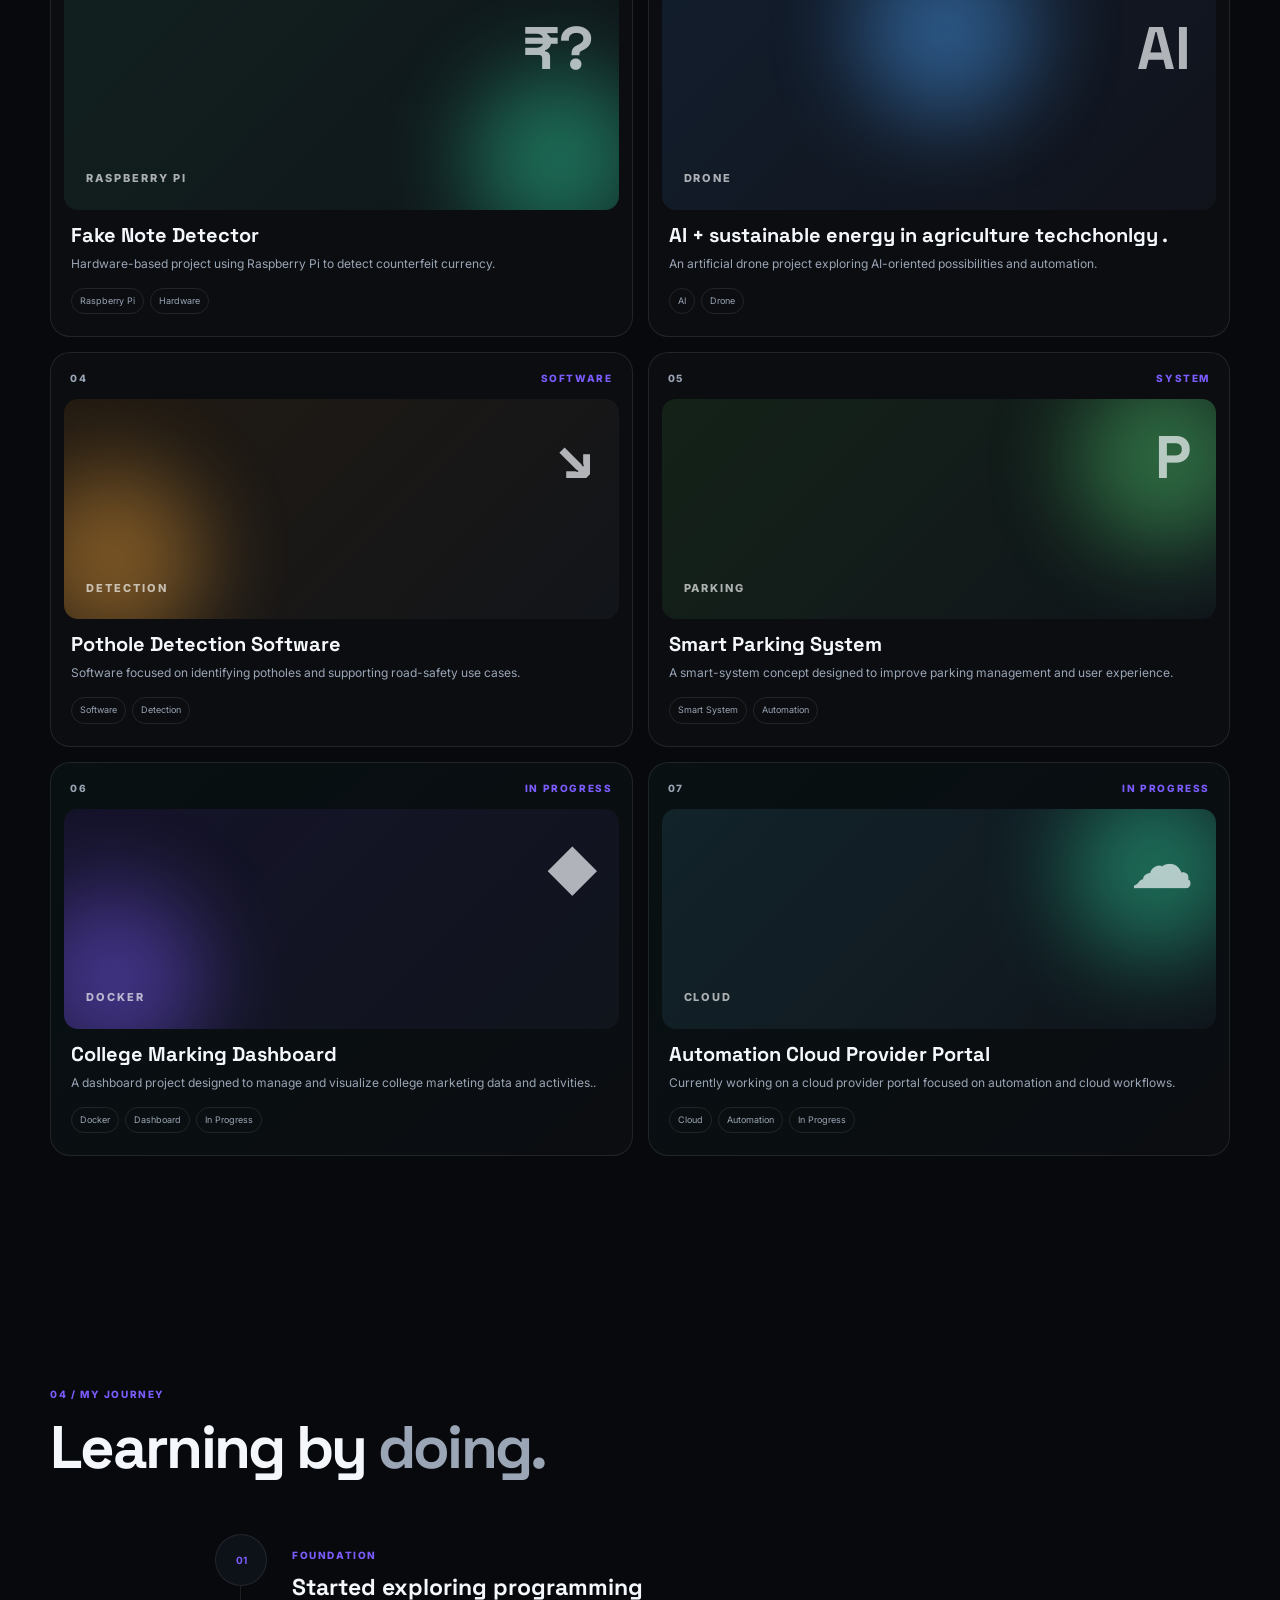
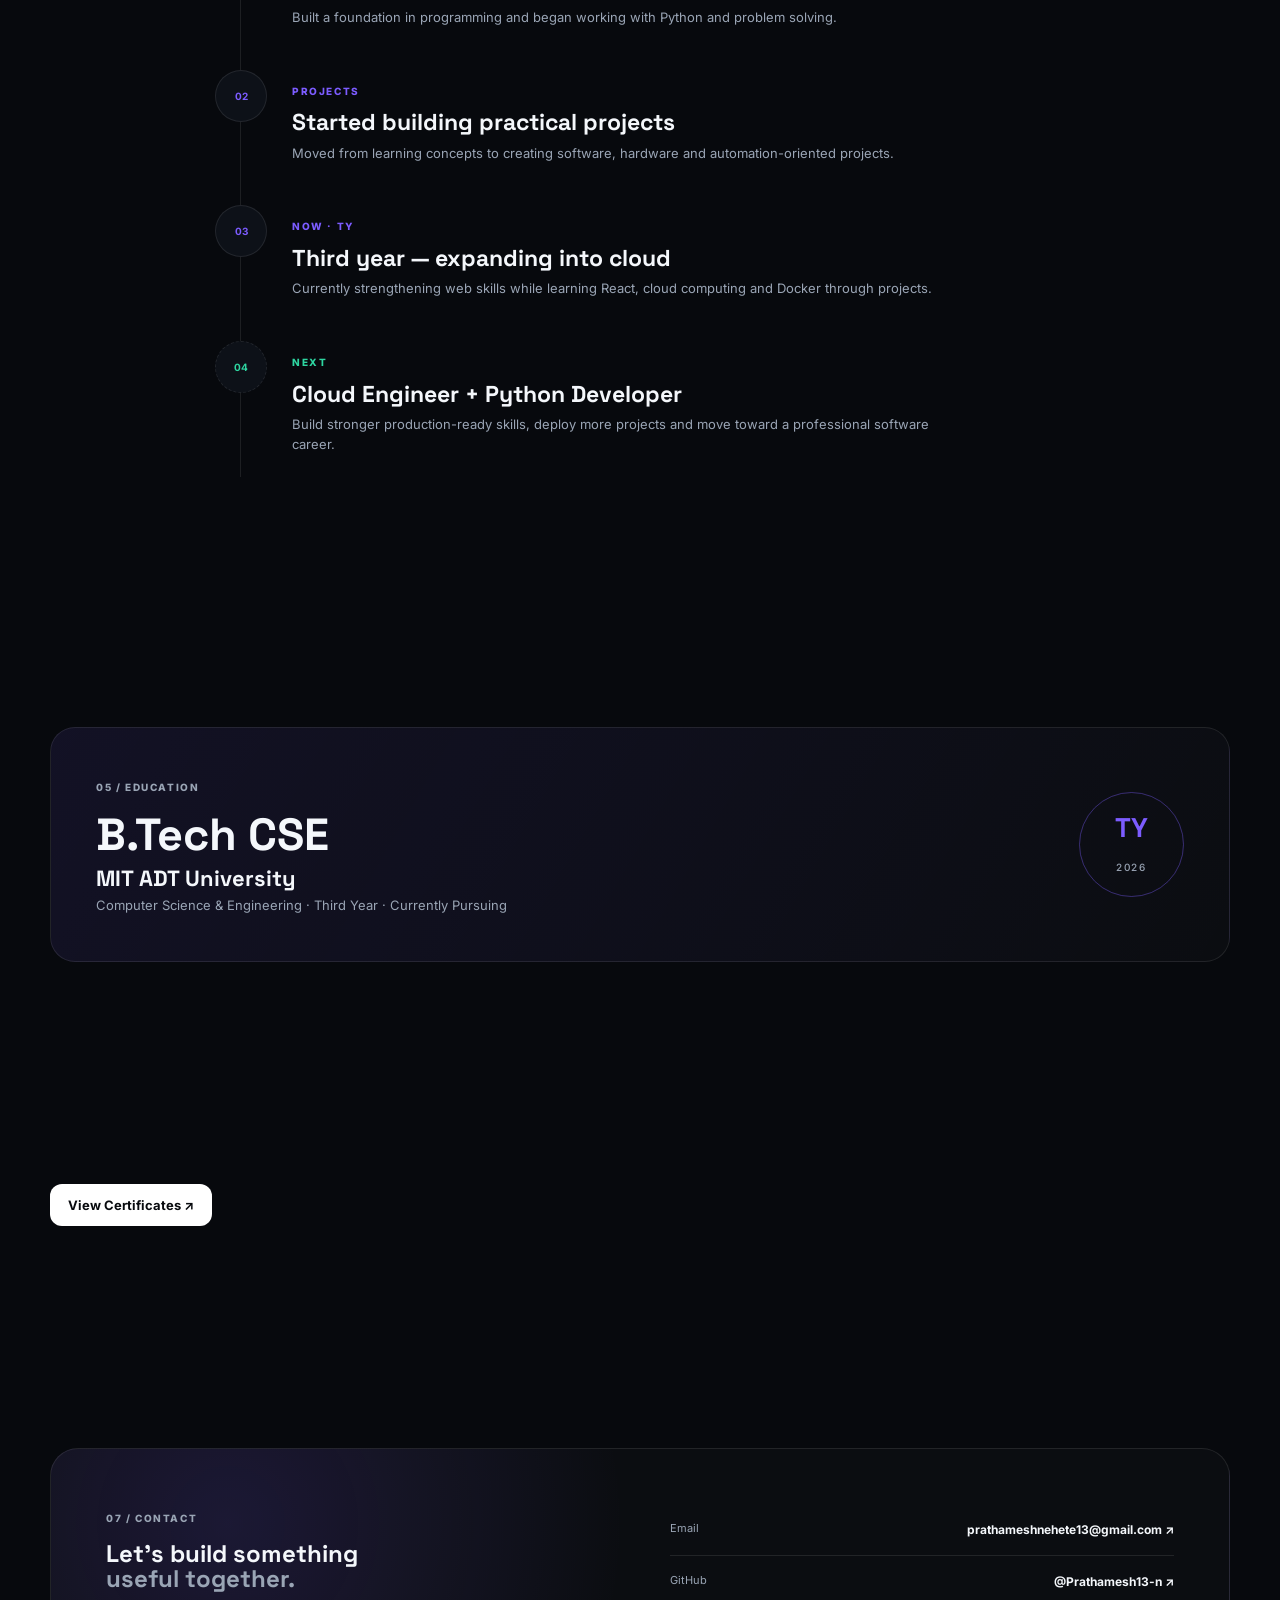
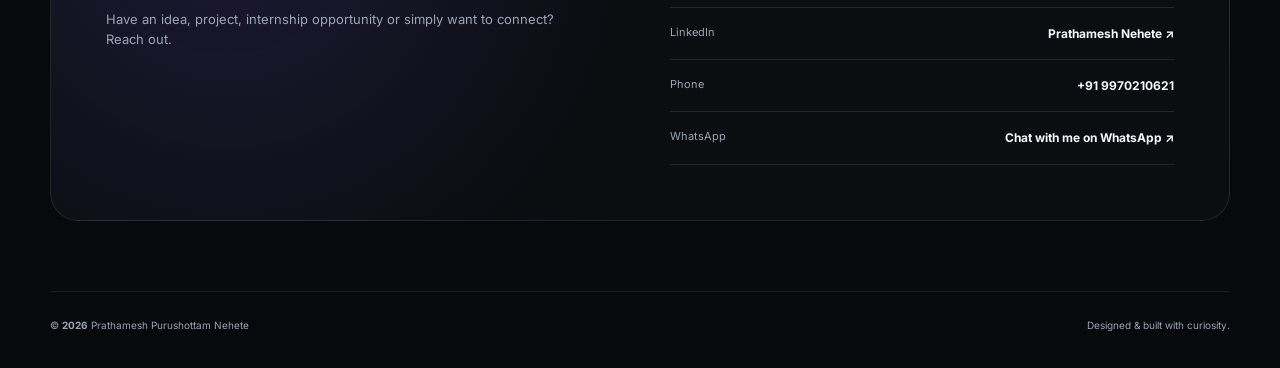
==== commit 9ba2a413: "Add favicon to index.html Added favicon link to the HTML head section." ====
--- a/index.html
+++ b/index.html
@@ -9,6 +9,7 @@
   <link rel="preconnect" href="https://fonts.gstatic.com" crossorigin>
   <link href="https://fonts.googleapis.com/css2?family=Inter:wght@400;500;600;700;800&family=Space+Grotesk:wght@500;600;700&display=swap" rel="stylesheet">
   <link rel="stylesheet" href="style.css">
+  <link rel="icon" type="image/png" href="PN.png">
 </head>
 <body>
 <div class="progress" id="progress"></div>
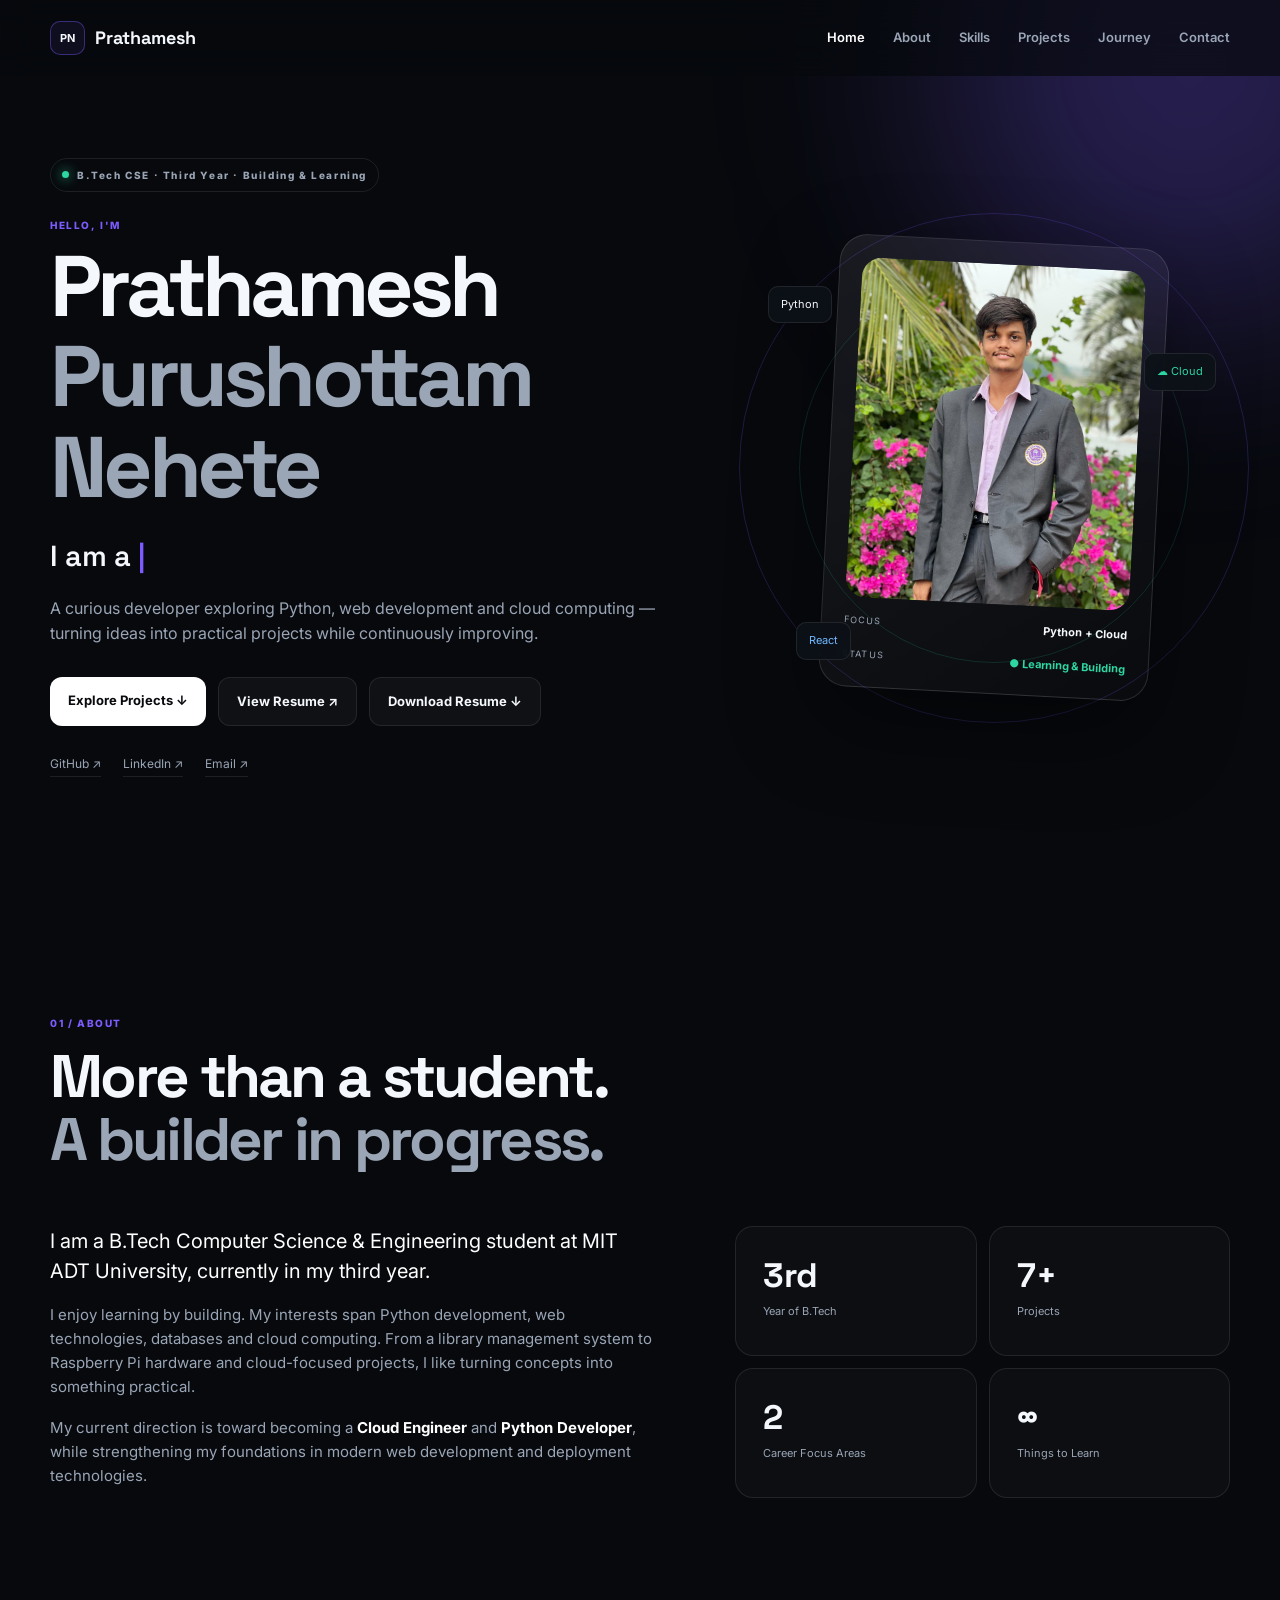
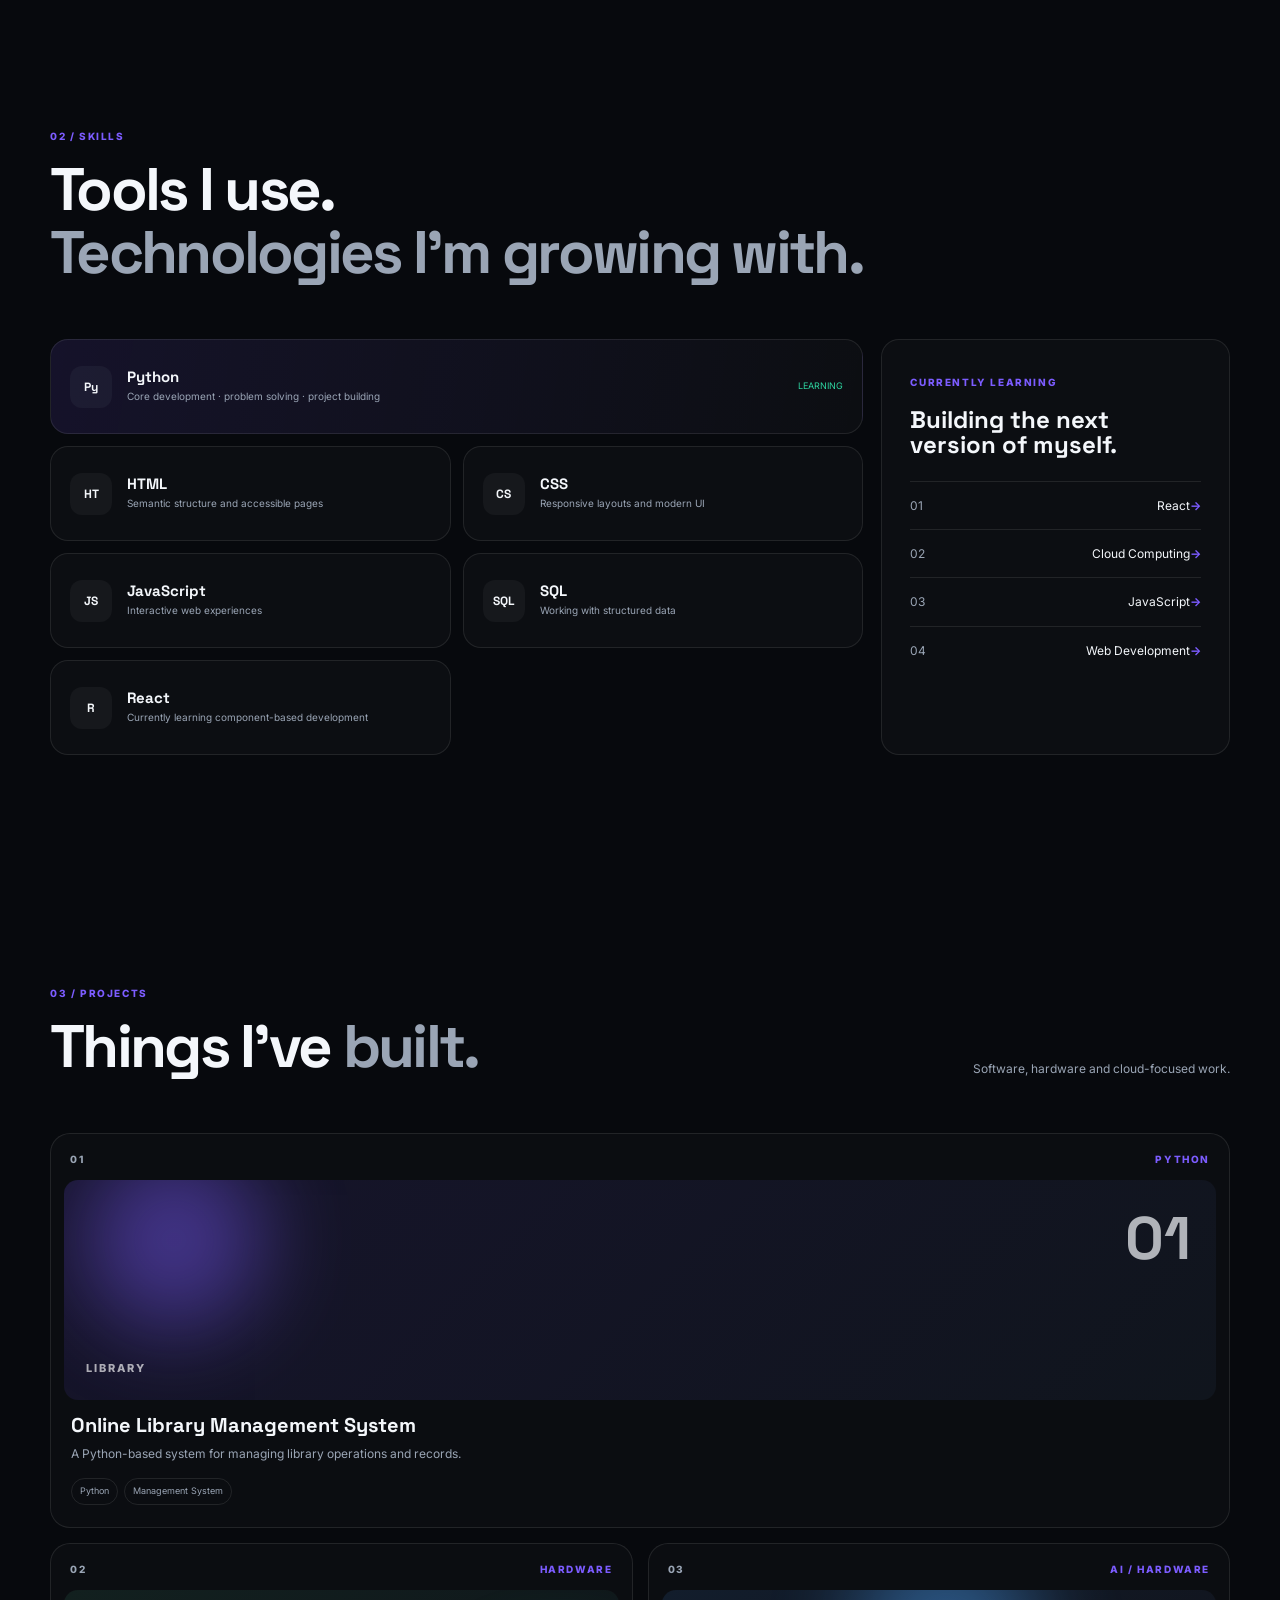
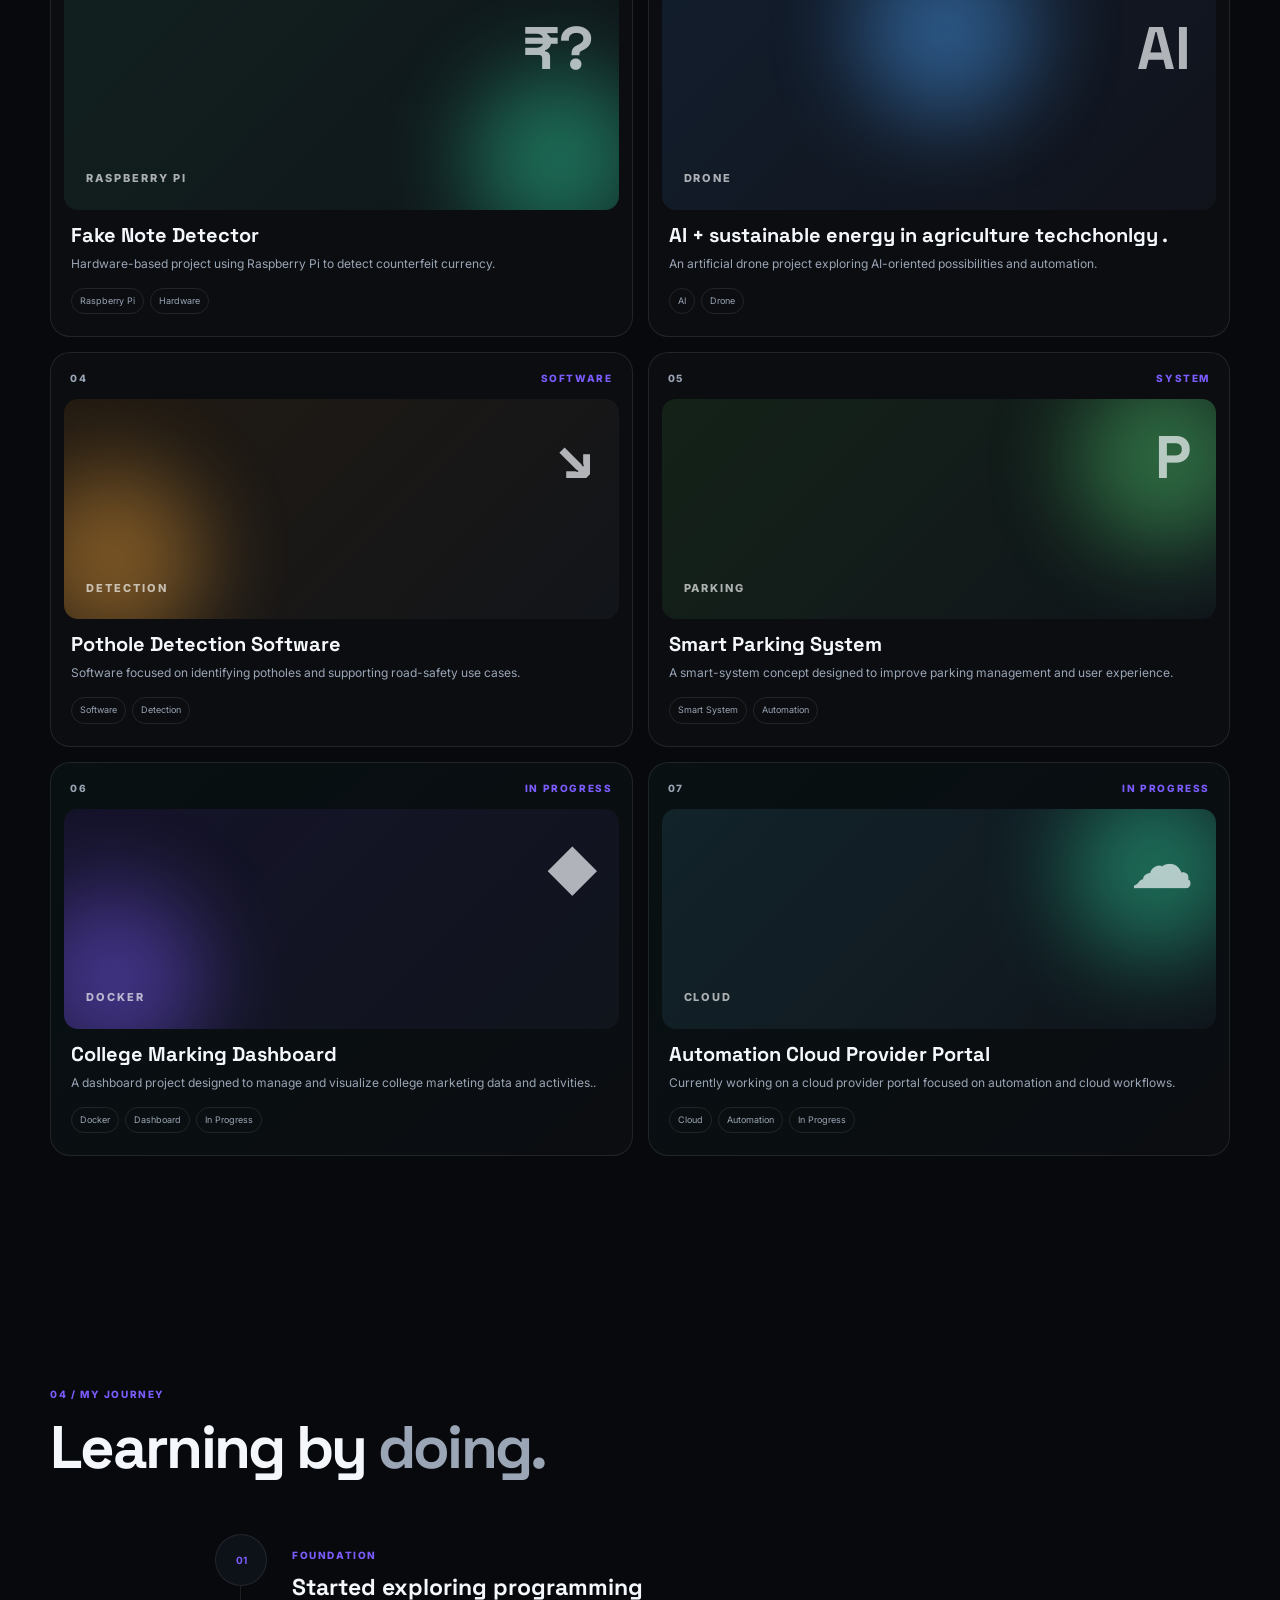
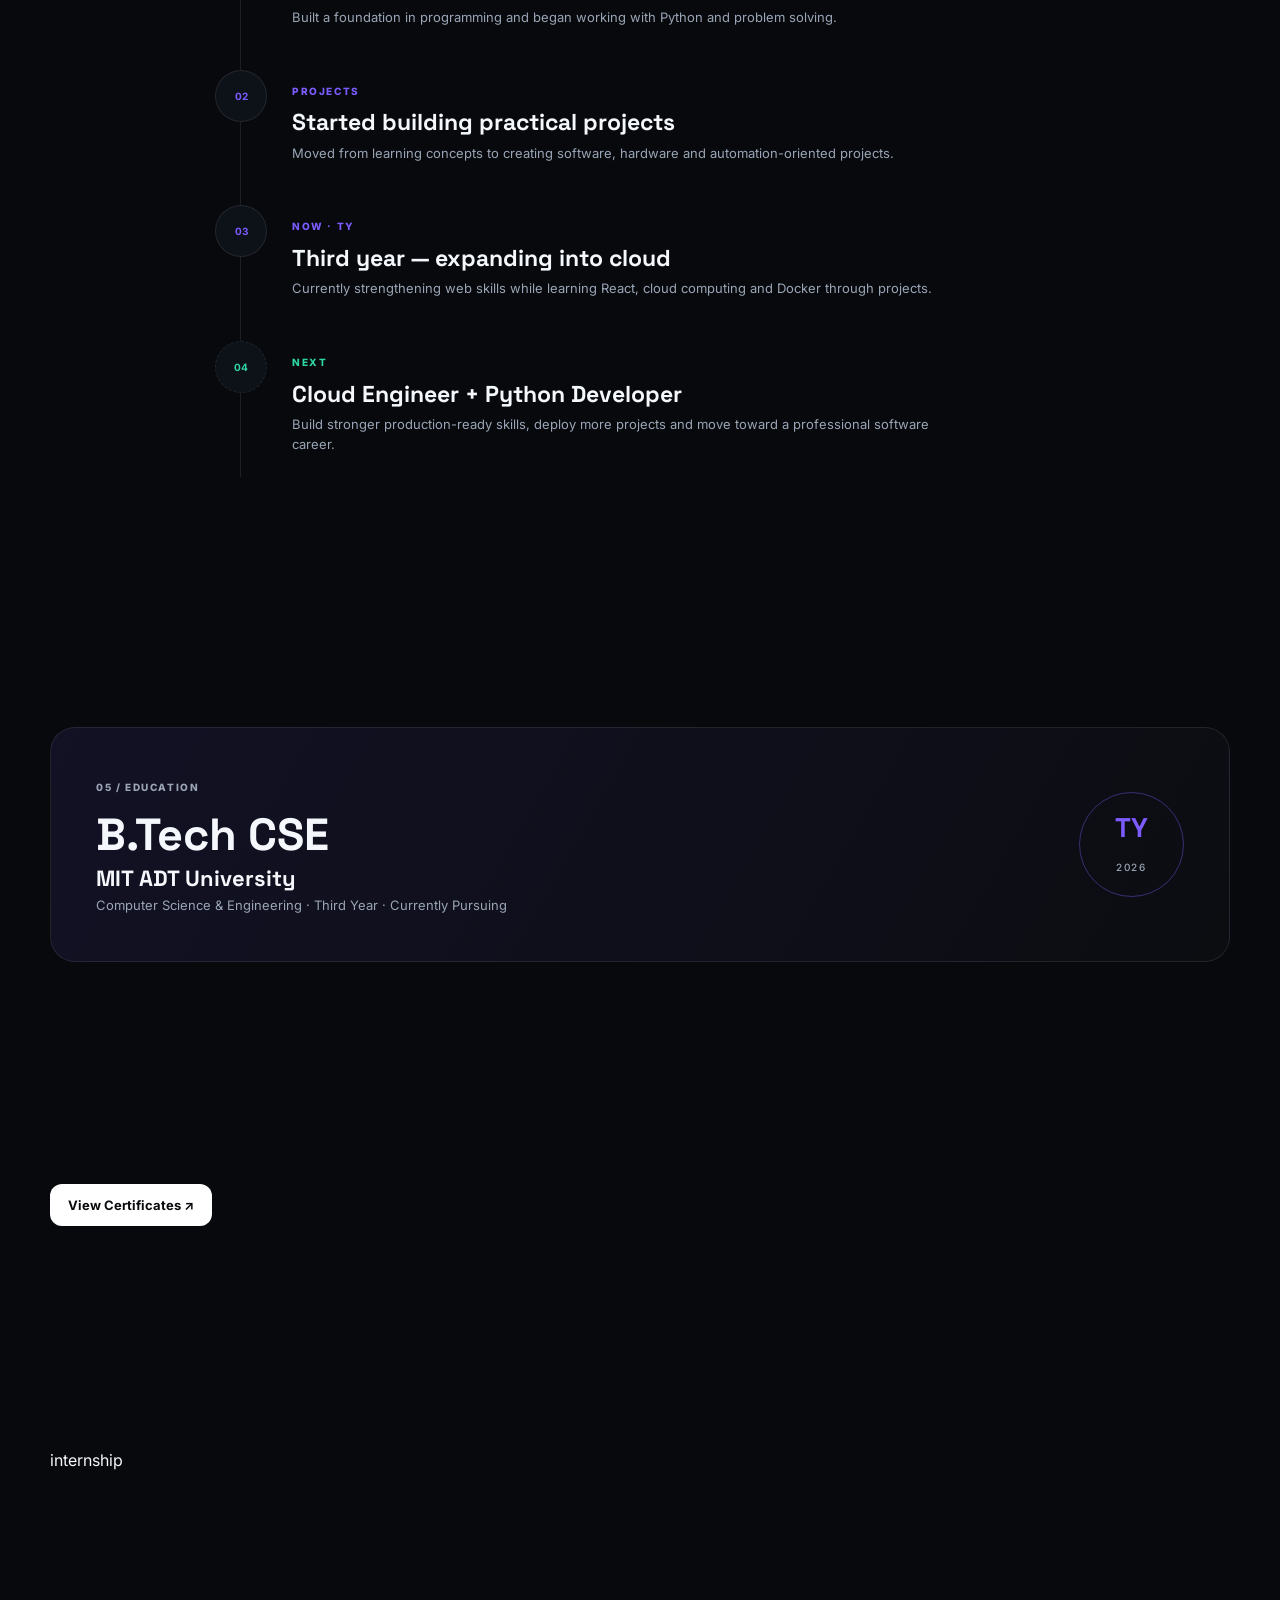
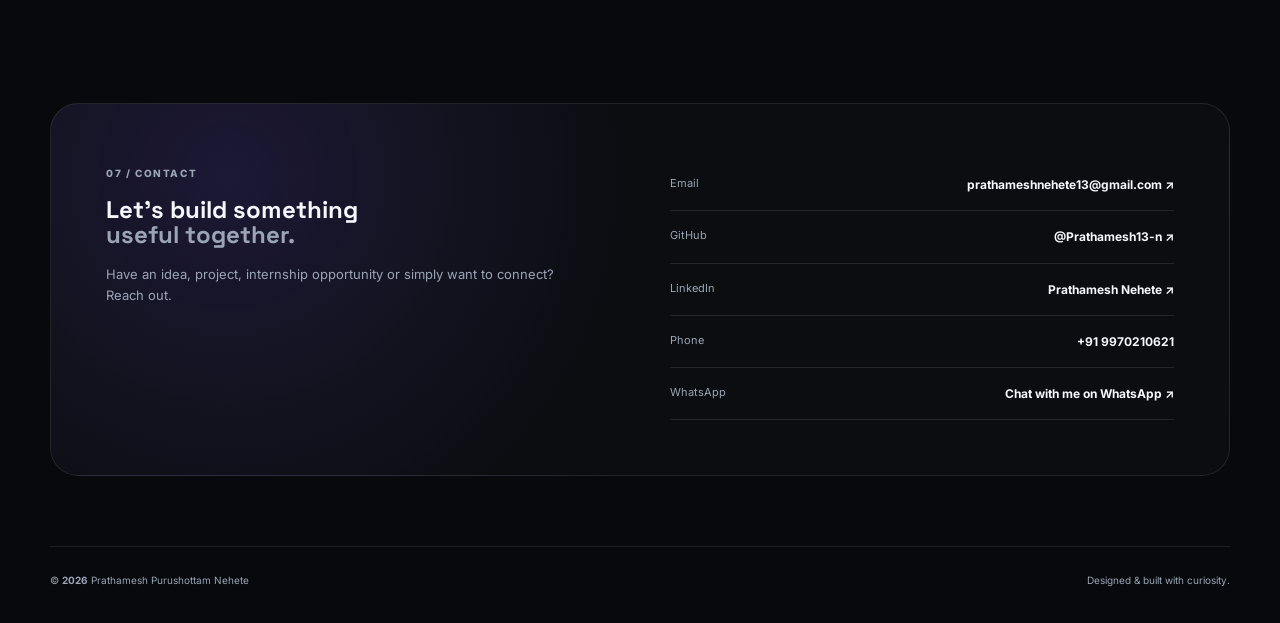
==== commit d99d29b8: "Update index.html" ====
--- a/index.html
+++ b/index.html
@@ -16,7 +16,7 @@
 <div class="grid-bg"></div>
 
 <header class="navbar" id="navbar">
-  <a class="brand" href="#home"><span>PN</span> Prathamesh<span class="accent"></span></a>
+  <a class="brand" href="#home"><span>PN</span> Prathamesh <span class="accent"></span></a>
   <button class="menu-btn" id="menuBtn" aria-label="Open menu"><i></i><i></i><i></i></button>
   <nav id="nav">
     <a class="active" href="#home">Home</a><a href="#about">About</a><a href="#skills">Skills</a>
@@ -33,9 +33,20 @@
     <div class="typing">I am a <strong id="typed"></strong><span>|</span></div>
     <p class="hero-text">A curious developer exploring Python, web development and cloud computing — turning ideas into practical projects while continuously improving.</p>
     <div class="actions">
-      <a class="btn primary" href="#projects">Explore Projects ↗</a>
-      <a class="Resume.pdf" href="resume.pdf" download>Download Resume ↓</a>
-    </div>
+      
+    <a href="#projects" class="btn primary">
+        Explore Projects ↓
+    </a>
+
+    <a href="Resume.pdf" class="btn secondary" target="_blank">
+        View Resume ↗
+    </a>
+
+    <a href="Resume.pdf" class="btn secondary" download>
+        Download Resume ↓
+    </a>
+
+</div>
     <div class="socials">
       <a href="https://github.com/Prathamesh13-n" target="_blank">GitHub ↗</a>
       <a href="https://www.linkedin.com/in/prathamesh-nehete-41149a33b/" target="_blank">LinkedIn ↗</a>
@@ -125,6 +136,10 @@
     View Certificates ↗
 </a>
 </section>
+<section class="section">
+  <a href="">internship</a>
+
+</section>
 
 <section class="section contact" id="contact">
   <div class="contact-box reveal">
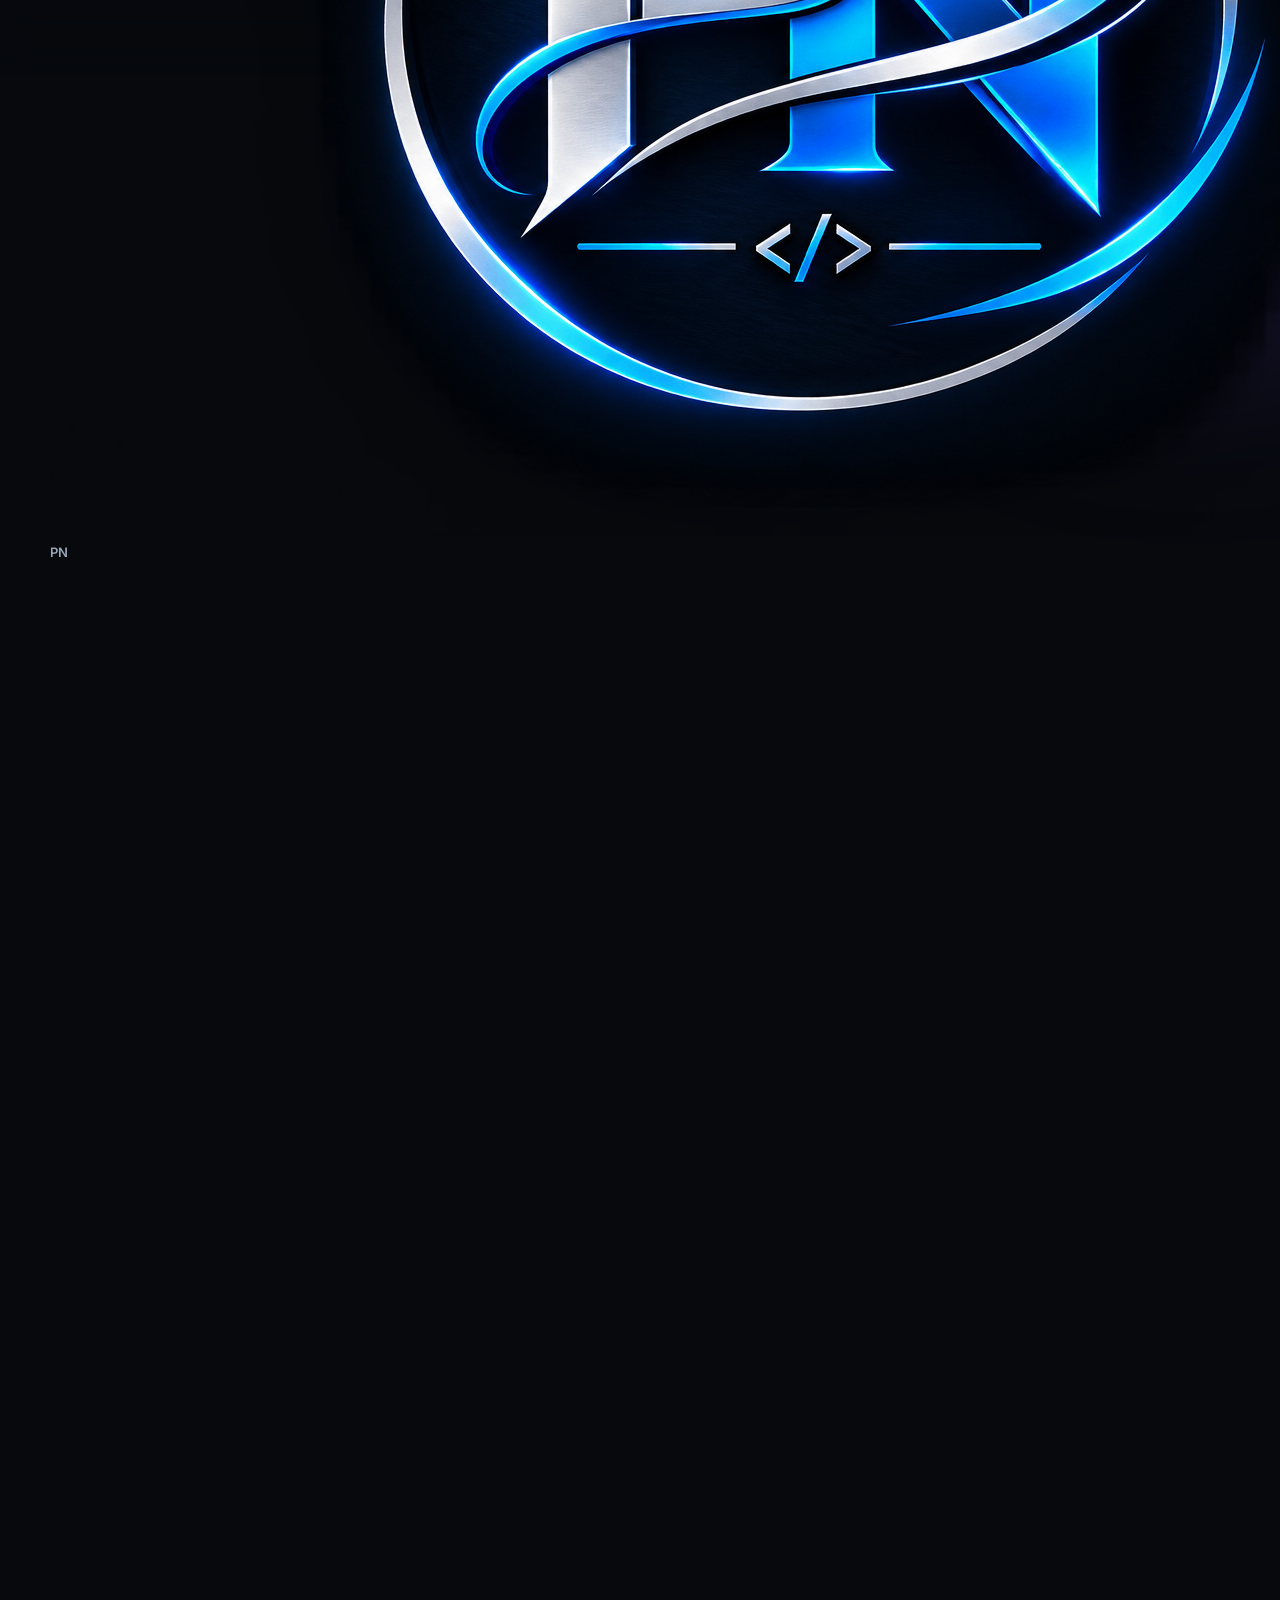
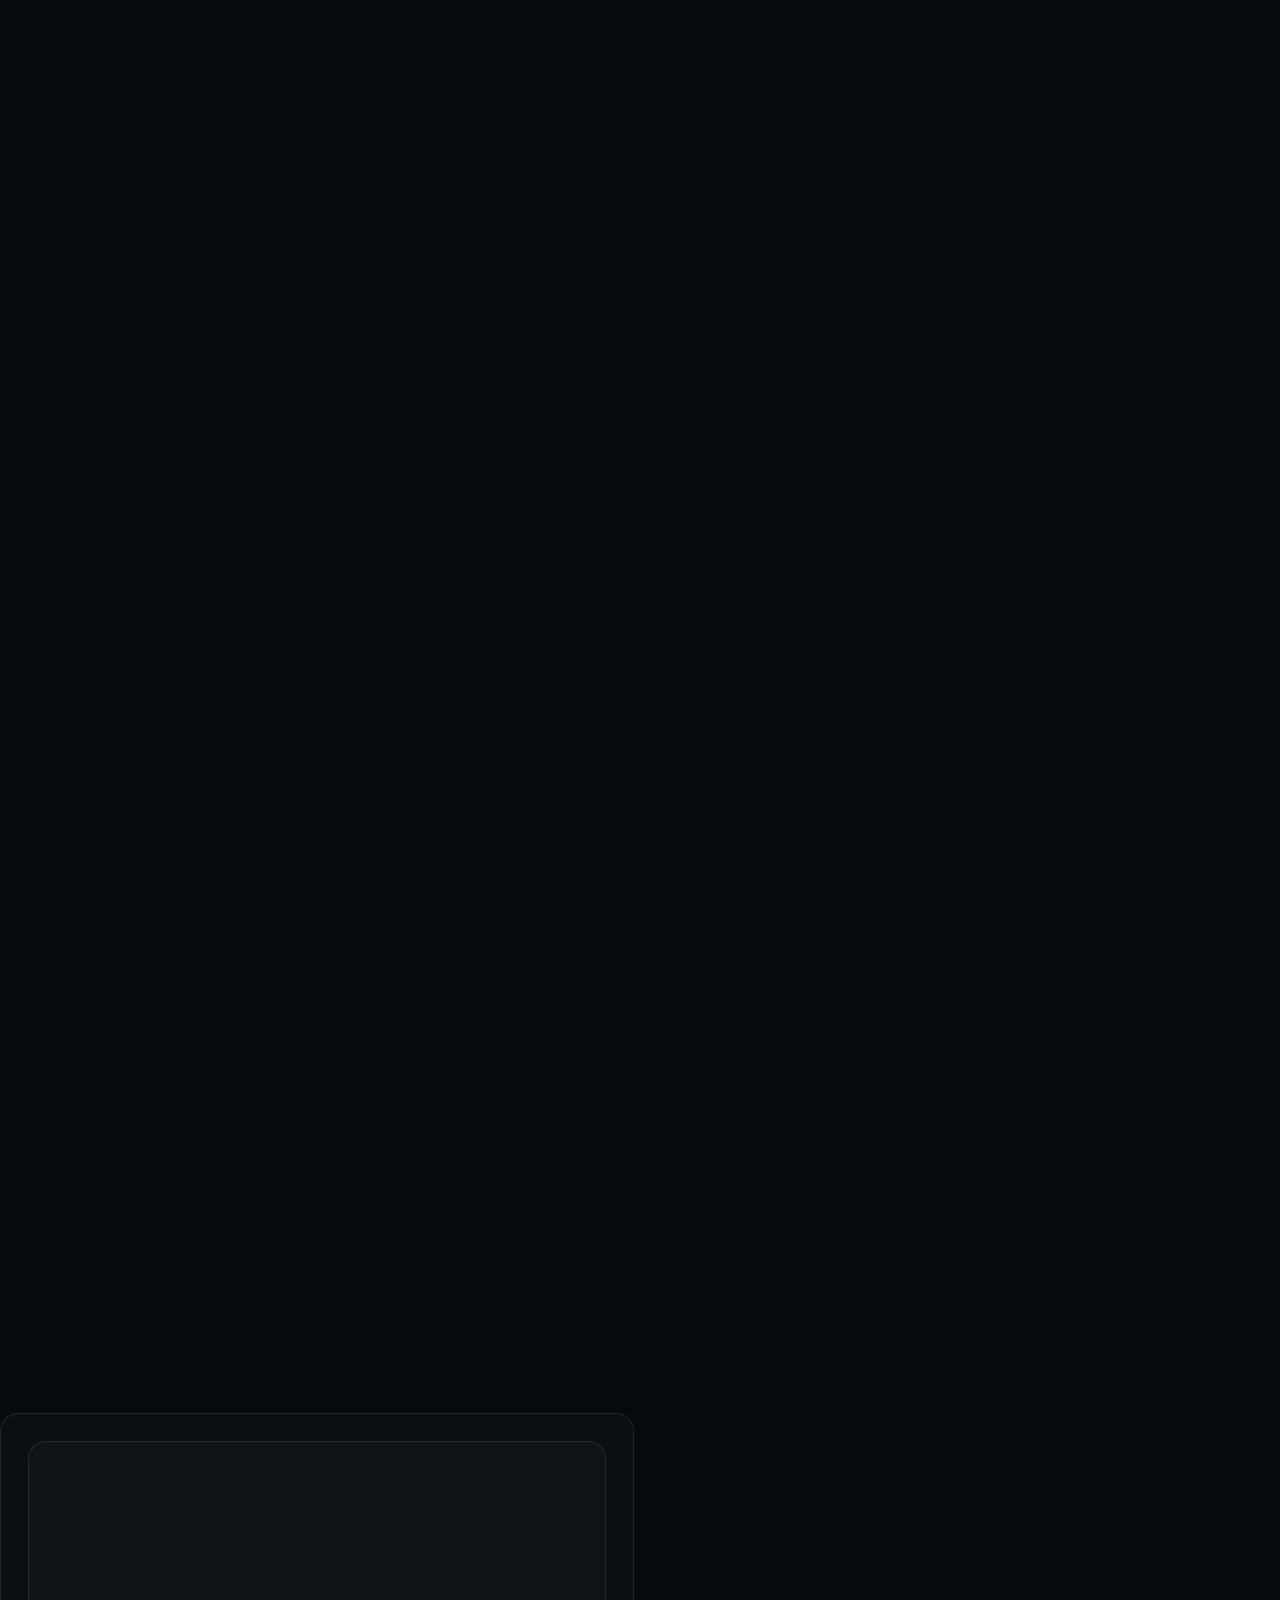
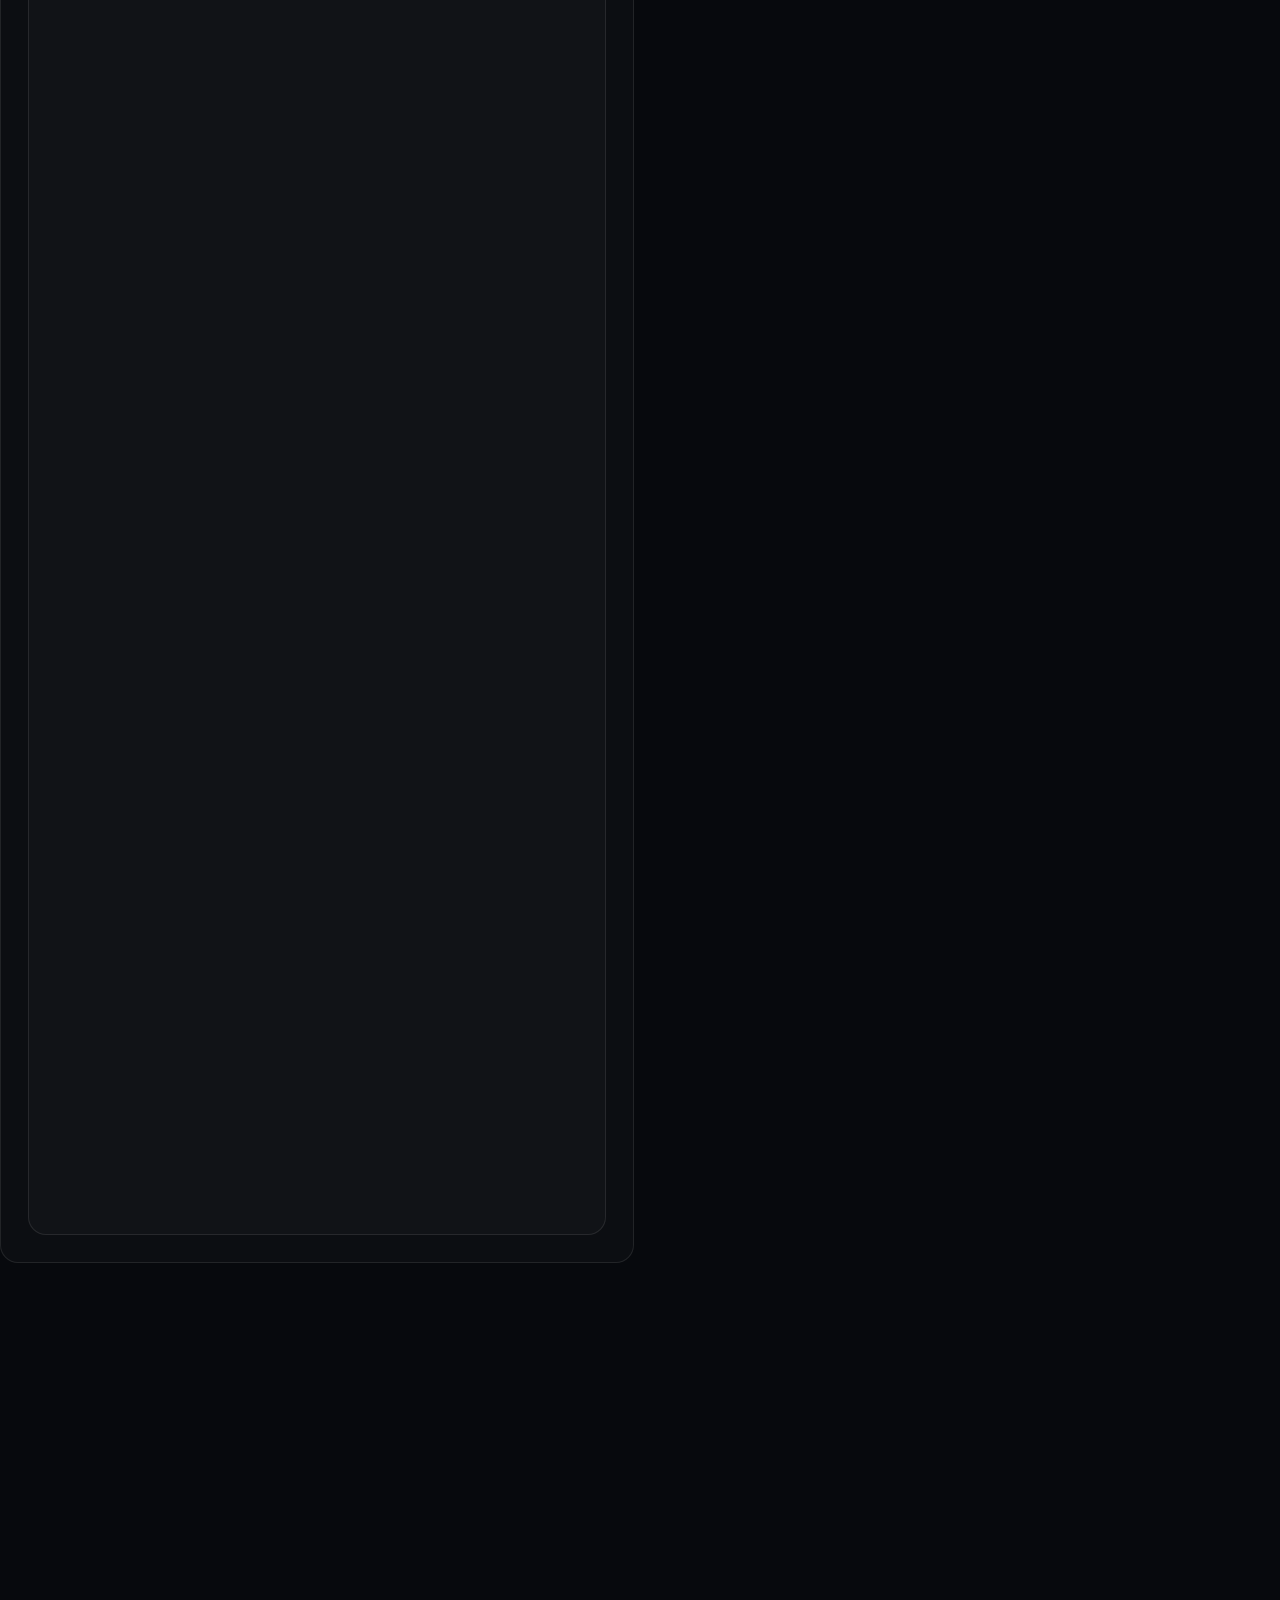
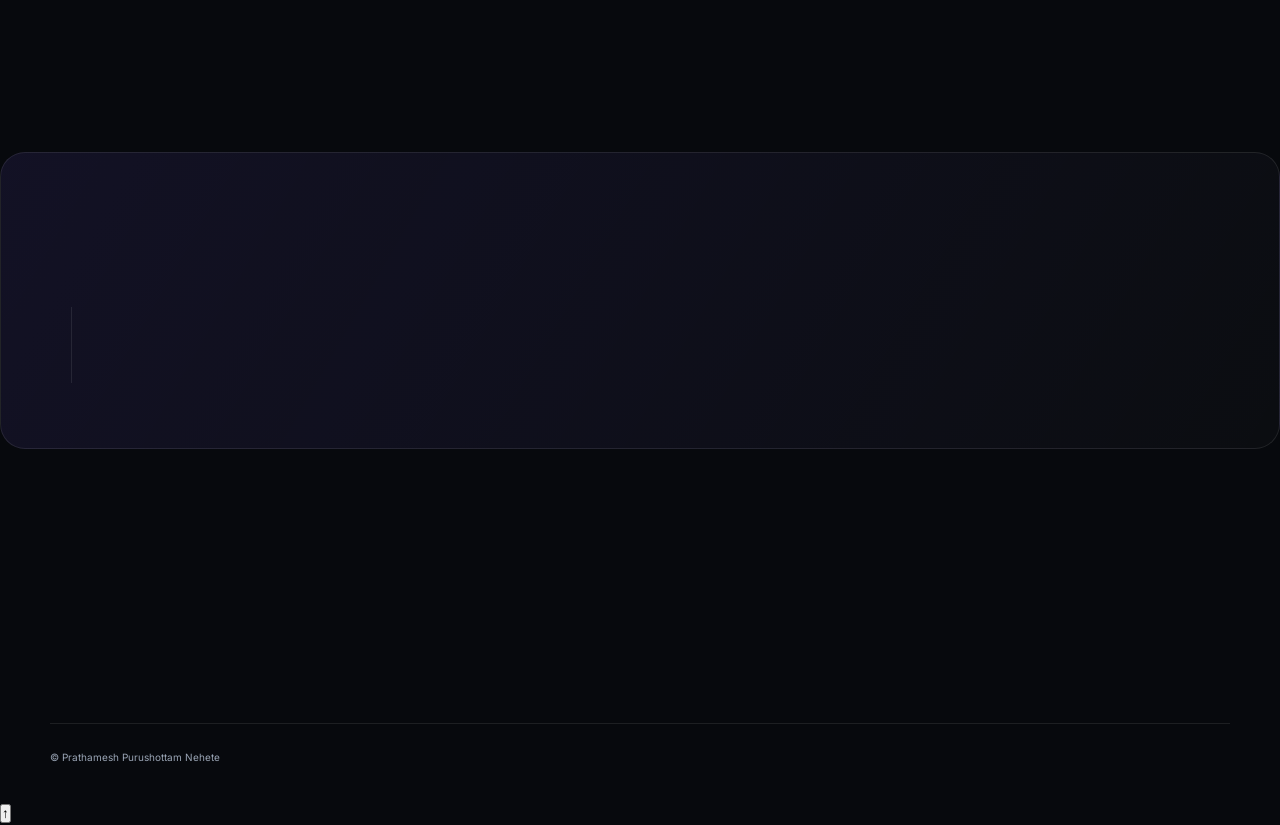
==== commit 8b541498: "Update index.html" ====
--- a/index.html
+++ b/index.html
@@ -1,172 +1,534 @@
 <!DOCTYPE html>
 <html lang="en">
 <head>
-  <meta charset="UTF-8">
-  <meta name="viewport" content="width=device-width, initial-scale=1.0">
-  <meta name="description" content="Prathamesh Purushottam Nehete - Python Developer and aspiring Cloud Engineer portfolio">
-  <title>Prathamesh Nehete | Python Developer & Cloud Engineer</title>
+  <meta charset="UTF-8" />
+  <meta name="viewport" content="width=device-width, initial-scale=1.0" />
+  <title>Prathamesh Nehete — Cloud Engineer &amp; Python Developer</title>
+  <meta name="description" content="Portfolio of Prathamesh Purushottam Nehete — B.Tech CSE student, Python developer, cloud engineer and web developer." />
+
+  <!-- Fonts -->
   <link rel="preconnect" href="https://fonts.googleapis.com">
   <link rel="preconnect" href="https://fonts.gstatic.com" crossorigin>
-  <link href="https://fonts.googleapis.com/css2?family=Inter:wght@400;500;600;700;800&family=Space+Grotesk:wght@500;600;700&display=swap" rel="stylesheet">
-  <link rel="stylesheet" href="style.css">
-  <link rel="icon" type="image/png" href="PN.png">
+  <link href="https://fonts.googleapis.com/css2?family=Space+Grotesk:wght@400;500;600;700&family=Inter:wght@400;500;600;700&family=JetBrains+Mono:wght@400;500&display=swap" rel="stylesheet">
+
+  <link rel="stylesheet" href="style.css" />
 </head>
 <body>
-<div class="progress" id="progress"></div>
-<div class="grid-bg"></div>
-
-<header class="navbar" id="navbar">
-  <a class="brand" href="#home"><span>PN</span> Prathamesh <span class="accent"></span></a>
-  <button class="menu-btn" id="menuBtn" aria-label="Open menu"><i></i><i></i><i></i></button>
-  <nav id="nav">
-    <a class="active" href="#home">Home</a><a href="#about">About</a><a href="#skills">Skills</a>
-    <a href="#projects">Projects</a><a href="#journey">Journey</a><a href="#contact">Contact</a>
-  </nav>
-</header>
-
-<main>
-<section class="hero section" id="home">
-  <div class="hero-copy reveal">
-    <div class="pill"><b></b> B.Tech CSE · Third Year · Building & Learning</div>
-    <p class="eyebrow">HELLO, I'M</p>
-    <h1>Prathamesh<br><em>Purushottam Nehete</em></h1>
-    <div class="typing">I am a <strong id="typed"></strong><span>|</span></div>
-    <p class="hero-text">A curious developer exploring Python, web development and cloud computing — turning ideas into practical projects while continuously improving.</p>
-    <div class="actions">
-      
-    <a href="#projects" class="btn primary">
-        Explore Projects ↓
-    </a>
-
-    <a href="Resume.pdf" class="btn secondary" target="_blank">
-        View Resume ↗
-    </a>
-
-    <a href="Resume.pdf" class="btn secondary" download>
-        Download Resume ↓
-    </a>
-
+
+  <!-- Scroll progress bar -->
+  
+
+  <!-- ================= NAVBAR ================= -->
+  <header class="navbar" id="navbar">
+    <nav class="nav-inner">
+      <a href="#hero" class="nav-logo" aria-label="Prathamesh Nehete — home">
+        <img src="PN.png" alt="PN Logo" class="logo-image">
+        <span class="logo-text">PN</span>
+      </a>
+
+      <ul class="nav-links" id="navLinks">
+        <li><a href="#about" class="nav-link">About</a></li>
+        <li><a href="#skills" class="nav-link">Skills</a></li>
+        <li><a href="#projects" class="nav-link">Projects</a></li>
+        <li><a href="#internship" class="nav-link">Internship</a></li>
+        <li><a href="#education" class="nav-link">Education</a></li>
+        <li><a href="#certifications" class="nav-link">Certifications</a></li>
+        <li><a href="#contact" class="nav-link">Contact</a></li>
+      </ul>
+
+      <button class="nav-toggle" id="navToggle" aria-label="Toggle navigation menu" aria-expanded="false" aria-controls="navLinks">
+        <span></span><span></span><span></span>
+      </button>
+    </nav>
+  </header>
+
+  <main>
+    <!-- ================= HERO ================= -->
+    <section class="hero" id="hero">
+      <div class="grid-bg" aria-hidden="true"></div>
+      <div class="hero-glow hero-glow--purple" aria-hidden="true"></div>
+      <div class="hero-glow hero-glow--green" aria-hidden="true"></div>
+
+      <div class="hero-inner">
+        <div class="hero-visual reveal">
+    <div class="profile-orbit orbit-one"></div>
+    <div class="profile-orbit orbit-two"></div>
+
+    <div class="profile-card">
+        <div class="profile-image-wrap">
+            <img
+                src="profile.png"
+                alt="Prathamesh Purushottam Nehete"
+                class="profile-image"
+            />
+        </div>
+
+        <div class="profile-card-bottom">
+            <span>FOCUS</span>
+            <strong>Python + Cloud</strong>
+        </div>
+
+        <div class="profile-card-status">
+            <span>STATUS</span>
+            <strong>● Learning &amp; Building</strong>
+        </div>
+    </div>
+
+    <span class="floating-tech tech-python">Python</span>
+    <span class="floating-tech tech-cloud">☁ Cloud</span>
+    <span class="floating-tech tech-react">React</span>
 </div>
-    <div class="socials">
-      <a href="https://github.com/Prathamesh13-n" target="_blank">GitHub ↗</a>
-      <a href="https://www.linkedin.com/in/prathamesh-nehete-41149a33b/" target="_blank">LinkedIn ↗</a>
-      <a href="mailto:prathameshnehete13@gmail.com">Email ↗</a>
+
+        <div class="hero-visual reveal" aria-hidden="false">
+          <div class="terminal glass-card">
+            <div class="terminal-bar">
+              <span class="dot dot--red"></span>
+              <span class="dot dot--yellow"></span>
+              <span class="dot dot--green"></span>
+              <span class="terminal-title">prathamesh@portfolio ~ %</span>
+            </div>
+            <div class="terminal-body" id="terminalBody">
+              <p><span class="prompt">$</span> whoami</p>
+              <p class="terminal-output">Prathamesh Purushottam Nehete</p>
+              <p><span class="prompt">$</span> status --current</p>
+              <p class="terminal-output">Cloud Engineer · Python Developer · Web Developer</p>
+              <p><span class="prompt">$</span> education</p>
+              <p class="terminal-output">B.Tech CSE, MIT ADT University — Year 3</p>
+              <p class="terminal-cursor-line"><span class="prompt">$</span> <span class="blink-cursor">_</span></p>
+            </div>
+          </div>
+        </div>
+
+        <div class="hero-buttons reveal">
+          <a href="#projects" class="btn btn-primary">Explore Projects</a>
+          <a href="resume.pdf" target="_blank" rel="noopener" class="btn btn-secondary">View Resume</a>
+          <a href="resume.pdf" download class="btn btn-secondary">Download Resume</a>
+        </div>
+      </div>
+
+      <a href="#about" class="scroll-cue" aria-label="Scroll to About section">
+        <span></span>
+      </a>
+    </section>
+
+    <!-- ================= STATS ================= -->
+    <section class="stats" id="stats">
+      <div class="section-inner">
+        <div class="stats-grid">
+          <div class="stat-item reveal">
+            <div class="stat-number">26+</div>
+            <div class="stat-text">DSA Problems</div>
+            <div class="stat-platform">LeetCode</div>
+          </div>
+          <div class="stat-item reveal">
+            <div class="stat-number">4+</div>
+            <div class="stat-text">Projects</div>
+            <div class="stat-platform">Completed</div>
+          </div>
+          <div class="stat-item reveal">
+            <div class="stat-number">8.57</div>
+            <div class="stat-text">CGPA</div>
+            <div class="stat-platform">Academic</div>
+          </div>
+        </div>
+      </div>
+    </section>
+
+    <!-- ================= ABOUT ================= -->
+    <section class="about" id="about">
+      <div class="section-inner">
+        <p class="section-eyebrow reveal">About</p>
+        <h2 class="section-title reveal">A bit about my journey so far</h2>
+
+        <div class="about-grid">
+          <p class="about-text reveal">
+            I'm a third-year B.Tech Computer Science Engineering student at MIT ADT University,
+            genuinely interested in how software is built and deployed at scale. My focus areas
+            are Python development, practical web applications, and cloud computing — I like
+            understanding not just how to write code, but how it runs reliably in production.
+            Alongside coursework, I work on personal and academic projects to apply what I learn,
+            and I completed a short web development internship building a real-world clone project.
+            I'm still early in my journey, and I approach every project as a chance to get better
+            at writing clean code and thinking like an engineer.
+          </p>
+
+          <div class="about-stats">
+            <div class="stat-card reveal">
+              <span class="stat-icon">🎓</span>
+              <span class="stat-value">B.Tech</span>
+              <span class="stat-label">Computer Science Engineering</span>
+            </div>
+            <div class="stat-card reveal">
+              <span class="stat-icon">📚</span>
+              <span class="stat-value">3rd Year</span>
+              <span class="stat-label">MIT ADT University</span>
+            </div>
+            <div class="stat-card reveal">
+              <span class="stat-icon">🧩</span>
+              <span class="stat-value">Multiple</span>
+              <span class="stat-label">Academic &amp; Personal Projects</span>
+            </div>
+            <div class="stat-card reveal">
+              <span class="stat-icon">💼</span>
+              <span class="stat-value">Internship</span>
+              <span class="stat-label">Web Development Experience</span>
+            </div>
+          </div>
+        </div>
+      </div>
+    </section>
+
+    <!-- ================= SKILLS ================= -->
+    <section class="skills" id="skills">
+      <div class="section-inner">
+        <p class="section-eyebrow reveal">Skills</p>
+        <h2 class="section-title reveal">Tools &amp; technologies I work with</h2>
+        <p class="section-sub reveal">Proficiency levels are honest snapshots of where I am right now, not a finished state.</p>
+
+        <div class="skills-grid" id="skillsGrid">
+          <!-- Skill cards injected/enhanced by script.js also present statically for no-JS fallback -->
+          <div class="skill-card reveal" data-level="70">
+            <div class="skill-head">
+              <span class="skill-name">Python</span>
+              <span class="skill-tag">Intermediate</span>
+            </div>
+            <div class="skill-bar"><div class="skill-bar-fill"></div></div>
+          </div>
+
+          <div class="skill-card reveal" data-level="75">
+            <div class="skill-head">
+              <span class="skill-name">HTML</span>
+              <span class="skill-tag">Intermediate</span>
+            </div>
+            <div class="skill-bar"><div class="skill-bar-fill"></div></div>
+          </div>
+
+          <div class="skill-card reveal" data-level="65">
+            <div class="skill-head">
+              <span class="skill-name">CSS</span>
+              <span class="skill-tag">Intermediate</span>
+            </div>
+            <div class="skill-bar"><div class="skill-bar-fill"></div></div>
+          </div>
+
+          <div class="skill-card reveal" data-level="55">
+            <div class="skill-head">
+              <span class="skill-name">JavaScript</span>
+              <span class="skill-tag">Familiar</span>
+            </div>
+            <div class="skill-bar"><div class="skill-bar-fill"></div></div>
+          </div>
+
+          <div class="skill-card reveal" data-level="60">
+            <div class="skill-head">
+              <span class="skill-name">SQL</span>
+              <span class="skill-tag">Familiar</span>
+            </div>
+            <div class="skill-bar"><div class="skill-bar-fill"></div></div>
+          </div>
+
+          <div class="skill-card reveal" data-level="45">
+            <div class="skill-head">
+              <span class="skill-name">React</span>
+              <span class="skill-tag">Learning</span>
+            </div>
+            <div class="skill-bar"><div class="skill-bar-fill"></div></div>
+          </div>
+
+          <div class="skill-card reveal" data-level="40">
+            <div class="skill-head">
+              <span class="skill-name">Docker</span>
+              <span class="skill-tag">Learning</span>
+            </div>
+            <div class="skill-bar"><div class="skill-bar-fill"></div></div>
+          </div>
+
+          <div class="skill-card reveal" data-level="50">
+            <div class="skill-head">
+              <span class="skill-name">Cloud Computing</span>
+              <span class="skill-tag">Learning</span>
+            </div>
+            <div class="skill-bar"><div class="skill-bar-fill"></div></div>
+          </div>
+
+          <div class="skill-card reveal" data-level="70">
+            <div class="skill-head">
+              <span class="skill-name">Git / GitHub</span>
+              <span class="skill-tag">Intermediate</span>
+            </div>
+            <div class="skill-bar"><div class="skill-bar-fill"></div></div>
+          </div>
+        </div>
+      </div>
+    </section>
+
+    <!-- ================= PROJECTS ================= -->
+    <section class="projects" id="projects">
+      <div class="section-inner">
+        <p class="section-eyebrow reveal">Projects</p>
+        <h2 class="section-title reveal">Things I've built &amp; things I'm building</h2>
+        <p class="section-sub reveal">A mix of software, hardware and AI-driven projects from coursework and personal exploration.</p>
+
+        <div class="projects-grid">
+
+          <article class="project-card reveal">
+            <div class="project-top">
+              <span class="project-number">01</span>
+            </div>
+            <h3 class="project-name">Online Library Management System</h3>
+            <p class="project-desc">A system for managing a library's book inventory, issuing and returns, built to practice core backend logic and data handling.</p>
+            <div class="chip-row">
+              <span class="chip">Python</span>
+            </div>
+            <div class="project-actions">
+              <a href="#" class="btn-small btn-small--outline" aria-label="View source code (link not yet available)">GitHub</a>
+            </div>
+          </article>
+
+          <article class="project-card reveal">
+            <div class="project-top">
+              <span class="project-number">02</span>
+            </div>
+            <h3 class="project-name">Fake Note Detector</h3>
+            <p class="project-desc">A hardware-based project using Raspberry Pi to detect counterfeit currency notes, combining electronics with applied logic.</p>
+            <div class="chip-row">
+              <span class="chip">Raspberry Pi</span>
+              <span class="chip">Hardware</span>
+            </div>
+            <div class="project-actions">
+              <a href="#" class="btn-small btn-small--outline" aria-label="View source code (link not yet available)">GitHub</a>
+            </div>
+          </article>
+
+          <article class="project-card reveal">
+            <div class="project-top">
+              <span class="project-number">03</span>
+            </div>
+            <h3 class="project-name">AI Suitable Agricultural Drone</h3>
+            <p class="project-desc">A drone concept designed with AI-assisted capabilities aimed at supporting agricultural monitoring tasks.</p>
+            <div class="chip-row">
+              <span class="chip">AI</span>
+              <span class="chip">Drone</span>
+            </div>
+            <div class="project-actions">
+              <a href="#" class="btn-small btn-small--outline" aria-label="View source code (link not yet available)">GitHub</a>
+            </div>
+          </article>
+
+          <article class="project-card reveal">
+            <div class="project-top">
+              <span class="project-number">04</span>
+            </div>
+            <h3 class="project-name">Pothole Detection Software</h3>
+            <p class="project-desc">A computer vision-based project exploring road surface analysis to identify potholes from image/video input.</p>
+            <div class="chip-row">
+              <span class="chip">AI</span>
+              <span class="chip">Computer Vision</span>
+            </div>
+            <div class="project-actions">
+              <a href="#" class="btn-small btn-small--outline" aria-label="View source code (link not yet available)">GitHub</a>
+            </div>
+          </article>
+
+          <article class="project-card reveal">
+            <div class="project-top">
+              <span class="project-number">05</span>
+            </div>
+            <h3 class="project-name">Smart Parking System</h3>
+            <p class="project-desc">An IoT and software-driven solution concept for detecting available parking spots and managing occupancy.</p>
+            <div class="chip-row">
+              <span class="chip">IoT</span>
+              <span class="chip">Software</span>
+            </div>
+            <div class="project-actions">
+              <a href="#" class="btn-small btn-small--outline" aria-label="View source code (link not yet available)">GitHub</a>
+            </div>
+          </article>
+
+          <article class="project-card project-card--progress reveal">
+            <div class="project-top">
+              <span class="project-number">06</span>
+              <span class="badge badge--progress">In Progress</span>
+            </div>
+            <h3 class="project-name">College Marketing Dashboard</h3>
+            <p class="project-desc">A dashboard currently in development to visualize and track marketing-related data for the college, containerized with Docker.</p>
+            <div class="chip-row">
+              <span class="chip">Docker</span>
+              <span class="chip">Dashboard</span>
+            </div>
+            <div class="project-actions">
+              <a href="#" class="btn-small btn-small--outline" aria-label="View source code (link not yet available)">GitHub</a>
+            </div>
+          </article>
+
+          <article class="project-card project-card--progress reveal">
+            <div class="project-top">
+              <span class="project-number">07</span>
+              <span class="badge badge--progress">In Progress</span>
+            </div>
+            <h3 class="project-name">Cloud Provider Portal Automation</h3>
+            <p class="project-desc">An ongoing project focused on automating repetitive tasks within a cloud provider portal to streamline workflows.</p>
+            <div class="chip-row">
+              <span class="chip">Cloud</span>
+              <span class="chip">Automation</span>
+            </div>
+            <div class="project-actions">
+              <a href="#" class="btn-small btn-small--outline" aria-label="View source code (link not yet available)">GitHub</a>
+            </div>
+          </article>
+
+        </div>
+      </div>
+    </section>
+
+    <!-- ================= INTERNSHIP ================= -->
+    <section class="internship" id="internship">
+      <div class="section-inner">
+        <p class="section-eyebrow reveal">Experience</p>
+        <h2 class="section-title reveal">Internship</h2>
+
+        <div class="internship-card glass-card reveal">
+          <div class="internship-head">
+            <div>
+              <h3 class="internship-role">Web Development Intern</h3>
+              <p class="internship-company">Elevance Skill</p>
+            </div>
+            <span class="internship-duration">1 Month</span>
+          </div>
+
+          <p class="internship-desc">
+            During this internship, I worked on <strong>BookMySeat Clone</strong>, a web development
+            project focused on rebuilding a seat/ticket booking style interface. The internship
+            gave me hands-on exposure to structuring a front-end project and translating a
+            reference design into working code.
+          </p>
+
+          <a href="https://github.com/Prathamesh13-n/Bookmyseat-clone" target="_blank" rel="noopener" class="btn btn-primary btn-small-height">
+            View Project
+          </a>
+        </div>
+      </div>
+    </section>
+
+    <!-- ================= SOCIAL LINKS ================= -->
+    <section class="social-links" id="social-links">
+      <div class="section-inner">
+        <div class="social-icons-container">
+          <a href="https://github.com/Prathamesh13-n" target="_blank" rel="noopener" class="social-icon-item social-github reveal" aria-label="GitHub">
+            <div class="social-icon">
+              <svg width="24" height="24" viewBox="0 0 24 24" fill="none" stroke="currentColor" stroke-width="2" stroke-linecap="round" stroke-linejoin="round">
+                <path d="M9 19c-5 1.5-5-2.5-7-3m14 6v-3.87a3.37 3.37 0 0 0-.94-2.61c3.14-.35 6.44-1.54 6.44-7A5.44 5.44 0 0 0 20 4.77A5.07 5.07 0 0 0 19.91 1S18.73.65 16 2.48a13.38 13.38 0 0 0-7 0C6.27.65 5.09 1 5.09 1A5.07 5.07 0 0 0 5 4.77a5.44 5.44 0 0 0-1.5 3.78c0 5.42 3.3 6.61 6.44 7A3.37 3.37 0 0 0 9 18.13V22"></path>
+              </svg>
+            </div>
+            <span class="social-label">GitHub</span>
+            <span class="social-desc">View my code</span>
+          </a>
+
+          <a href="https://leetcode.com/u/xPgkLs96Js/" target="_blank" rel="noopener" class="social-icon-item social-leetcode reveal" aria-label="LeetCode">
+            <div class="social-icon">
+              <svg width="24" height="24" viewBox="0 0 24 24" fill="currentColor">
+                <path d="M13.483 0a1.374 1.374 0 00-.461.047A1.734 1.734 0 0012 1.69v6.29h6.56a1.686 1.686 0 100-3.373H12V1.388a1.38 1.38 0 00-1.379-1.383zm-10.020 19.393l.589.589a1.373 1.373 0 001.942 0l8.117-8.117a1.373 1.373 0 000-1.943l-8.117-8.117a1.373 1.373 0 00-1.942 0l-.589.589a1.373 1.373 0 000 1.943L10.263 12l-6.800 6.800a1.373 1.373 0 000 1.943z"/>
+              </svg>
+            </div>
+            <span class="social-label">LeetCode</span>
+            <span class="social-desc">Problem solving</span>
+          </a>
+
+          <a href="https://www.linkedin.com/in/prathamesh-nehete-41149a33b/" target="_blank" rel="noopener" class="social-icon-item social-linkedin reveal" aria-label="LinkedIn">
+            <div class="social-icon">
+              <svg width="24" height="24" viewBox="0 0 24 24" fill="none" stroke="currentColor" stroke-width="2" stroke-linecap="round" stroke-linejoin="round">
+                <path d="M16 8a6 6 0 016 6v7h-4v-7a2 2 0 00-2-2 2 2 0 00-2 2v7h-4v-7a6 6 0 016-6zM2 9h4v12H2z"></path>
+                <circle cx="4" cy="4" r="2"></circle>
+              </svg>
+            </div>
+            <span class="social-label">LinkedIn</span>
+            <span class="social-desc">Professional profile</span>
+          </a>
+        </div>
+      </div>
+    </section>
+
+    <!-- ================= EDUCATION ================= -->
+    <section class="education" id="education">
+      <div class="section-inner">
+        <p class="section-eyebrow reveal">Education</p>
+        <h2 class="section-title reveal">Academic background</h2>
+
+        <div class="timeline">
+          <div class="timeline-item reveal">
+            <div class="timeline-dot"></div>
+            <div class="timeline-card glass-card">
+              <span class="timeline-status">In Progress · Year 3</span>
+              <h3 class="timeline-title">B.Tech, Computer Science Engineering</h3>
+              <p class="timeline-place">MIT ADT University</p>
+              <p class="timeline-desc">Currently in my third year, building a strong foundation in
+                programming, data structures, databases, and systems concepts, while applying them
+                through independent and academic projects.</p>
+            </div>
+          </div>
+        </div>
+      </div>
+    </section>
+
+    <!-- ================= CERTIFICATIONS PREVIEW ================= -->
+    <section class="cert-preview" id="certifications">
+      <div class="section-inner cert-preview-inner">
+        <div>
+          <p class="section-eyebrow reveal">Certifications</p>
+          <h2 class="section-title reveal">Continuous learning, documented</h2>
+          <p class="section-sub reveal">A growing collection of courses and certifications I've completed, kept on a dedicated page.</p>
+        </div>
+        <a href="certifications.html" class="btn btn-outline cert-link reveal">
+          View Certificates <span aria-hidden="true">↗</span>
+        </a>
+      </div>
+    </section>
+
+    <!-- ================= CONTACT ================= -->
+    <section class="contact" id="contact">
+      <div class="section-inner">
+        <p class="section-eyebrow reveal">Contact</p>
+        <h2 class="section-title reveal">Let's build something useful together.</h2>
+        <p class="section-sub reveal">Have a project, internship or opportunity in mind? I'd love to hear from you.</p>
+
+        <div class="contact-grid">
+          <a href="mailto:prathameshnehete13@gmail.com" class="contact-card glass-card reveal">
+            <span class="contact-icon">✉️</span>
+            <span class="contact-label">Email</span>
+            <span class="contact-value">prathameshnehete13@gmail.com</span>
+          </a>
+
+          <a href="https://github.com/Prathamesh13-n" target="_blank" rel="noopener" class="contact-card glass-card reveal">
+            <span class="contact-icon">🐙</span>
+            <span class="contact-label">GitHub</span>
+            <span class="contact-value">Prathamesh13-n</span>
+          </a>
+
+          <a href="https://www.linkedin.com/in/prathamesh-nehete-41149a33b/" target="_blank" rel="noopener" class="contact-card glass-card reveal">
+            <span class="contact-icon">💼</span>
+            <span class="contact-label">LinkedIn</span>
+            <span class="contact-value">prathamesh-nehete</span>
+          </a>
+
+          <a href="https://wa.me/919970210621" class="contact-card glass-card reveal" id="whatsappLink" target="_blank" rel="noopener">
+            <span class="contact-icon">📱</span>
+            <span class="contact-label">WhatsApp</span>
+            <span class="contact-value">9970210621</span>
+          </a>
+        </div>
+      </div>
+    </section>
+  </main>
+
+  <!-- ================= FOOTER ================= -->
+  <footer class="footer">
+    <div class="section-inner footer-inner" style="text-align: center;">
+      <p class="footer-copy">© <span id="year"></span> Prathamesh Purushottam Nehete</p>
     </div>
-  </div>
-
-  <div class="hero-art reveal delay1">
-    <div class="orbit o1"></div><div class="orbit o2"></div>
-    <div class="profile-card">
-      <div class="photo">
-        <!-- Put your photo in this folder and name it profile.jpg -->
-        <img src="profile.png" alt="Prathamesh Nehete" onerror="this.style.display='none';document.querySelector('.fallback').style.display='grid'">
-        <div class="fallback">PN</div>
-      </div>
-      <div class="info"><span>FOCUS</span><b>Python + Cloud</b></div>
-      <div class="info"><span>STATUS</span><b class="green">● Learning & Building</b></div>
-    </div>
-    <span class="tag python">Python</span><span class="tag cloud">☁ Cloud</span><span class="tag react">React</span>
-  </div>
-</section>
-
-<section class="section" id="about">
-  <div class="heading reveal"><small>01 / ABOUT</small><h2>More than a student.<br><em>A builder in progress.</em></h2></div>
-  <div class="about-grid">
-    <div class="about-copy reveal">
-      <p class="lead">I am a B.Tech Computer Science & Engineering student at MIT ADT University, currently in my third year.</p>
-      <p>I enjoy learning by building. My interests span Python development, web technologies, databases and cloud computing. From a library management system to Raspberry Pi hardware and cloud-focused projects, I like turning concepts into something practical.</p>
-      <p>My current direction is toward becoming a <b>Cloud Engineer</b> and <b>Python Developer</b>, while strengthening my foundations in modern web development and deployment technologies.</p>
-    </div>
-    <div class="stats reveal delay1">
-      <div><b>3rd</b><span>Year of B.Tech</span></div><div><b>7+</b><span>Projects</span></div>
-      <div><b>2</b><span>Career Focus Areas</span></div><div><b>∞</b><span>Things to Learn</span></div>
-    </div>
-  </div>
-</section>
-
-<section class="section" id="skills">
-  <div class="heading reveal"><small>02 / SKILLS</small><h2>Tools I use.<br><em>Technologies I'm growing with.</em></h2></div>
-  <div class="skills-grid">
-    <div class="skill-list reveal">
-      <article class="skill featured"><strong>Py</strong><div><h3>Python</h3><p>Core development · problem solving · project building</p></div><label>Learning</label></article>
-      <article class="skill"><strong>HT</strong><div><h3>HTML</h3><p>Semantic structure and accessible pages</p></div></article>
-      <article class="skill"><strong>CS</strong><div><h3>CSS</h3><p>Responsive layouts and modern UI</p></div></article>
-      <article class="skill"><strong>JS</strong><div><h3>JavaScript</h3><p>Interactive web experiences</p></div></article>
-      <article class="skill"><strong>SQL</strong><div><h3>SQL</h3><p>Working with structured data</p></div></article>
-      <article class="skill"><strong>R</strong><div><h3>React</h3><p>Currently learning component-based development</p></div></article>
-    </div>
-    <aside class="learning reveal delay1">
-      <small>CURRENTLY LEARNING</small><h3>Building the next version of myself.</h3>
-      <p><span>01</span> React <b>→</b></p><p><span>02</span> Cloud Computing <b>→</b></p>
-      <p><span>03</span> JavaScript <b>→</b></p><p><span>04</span> Web Development <b>→</b></p>
-    </aside>
-  </div>
-</section>
-
-<section class="section" id="projects">
-  <div class="heading projects-head reveal"><div><small>03 / PROJECTS</small><h2>Things I've <em>built.</em></h2></div><p>Software, hardware and cloud-focused work.</p></div>
-  <div class="projects">
-    <article class="project big reveal"><div class="project-top">01 <span>PYTHON</span></div><div class="visual v1"><label>LIBRARY</label><b>01</b></div><div class="body"><h3>Online Library Management System</h3><p>A Python-based system for managing library operations and records.</p><div class="chips"><i>Python</i><i>Management System</i></div></div></article>
-    <article class="project reveal delay1"><div class="project-top">02 <span>HARDWARE</span></div><div class="visual v2"><label>RASPBERRY PI</label><b>₹?</b></div><div class="body"><h3>Fake Note Detector</h3><p>Hardware-based project using Raspberry Pi to detect counterfeit currency.</p><div class="chips"><i>Raspberry Pi</i><i>Hardware</i></div></div></article>
-    <article class="project reveal delay2"><div class="project-top">03 <span>AI / HARDWARE</span></div><div class="visual v3"><label>DRONE</label><b>AI</b></div><div class="body"><h3>AI + sustainable energy in agriculture  techchonlgy .</h3><p>An artificial drone project exploring AI-oriented possibilities and automation.</p><div class="chips"><i>AI</i><i>Drone</i></div></div></article>
-    <article class="project reveal"><div class="project-top">04 <span>SOFTWARE</span></div><div class="visual v4"><label>DETECTION</label><b>↘</b></div><div class="body"><h3>Pothole Detection Software</h3><p>Software focused on identifying potholes and supporting road-safety use cases.</p><div class="chips"><i>Software</i><i>Detection</i></div></div></article>
-    <article class="project reveal delay1"><div class="project-top">05 <span>SYSTEM</span></div><div class="visual v5"><label>PARKING</label><b>P</b></div><div class="body"><h3>Smart Parking System</h3><p>A smart-system concept designed to improve parking management and user experience.</p><div class="chips"><i>Smart System</i><i>Automation</i></div></div></article>
-    <article class="project current reveal delay2"><div class="project-top">06 <span>IN PROGRESS</span></div><div class="visual v6"><label>DOCKER</label><b>◆</b></div><div class="body"><h3>College Marking Dashboard</h3><p> A dashboard project designed to manage and visualize
-            college marketing data and activities..</p><div class="chips"><i>Docker</i><i>Dashboard</i><i>In Progress</i></div></div></article>
-    <article class="project current reveal"><div class="project-top">07 <span>IN PROGRESS</span></div><div class="visual v7"><label>CLOUD</label><b>☁</b></div><div class="body"><h3>Automation Cloud Provider Portal</h3><p>Currently working on a cloud provider portal focused on automation and cloud workflows.</p><div class="chips"><i>Cloud</i><i>Automation</i><i>In Progress</i></div></div></article>
-  </div>
-</section>
-
-<section class="section" id="journey">
-  <div class="heading reveal"><small>04 / MY JOURNEY</small><h2>Learning by <em>doing.</em></h2></div>
-  <div class="timeline">
-    <article class="item reveal"><b>01</b><div><small>FOUNDATION</small><h3>Started exploring programming</h3><p>Built a foundation in programming and began working with Python and problem solving.</p></div></article>
-    <article class="item reveal delay1"><b>02</b><div><small>PROJECTS</small><h3>Started building practical projects</h3><p>Moved from learning concepts to creating software, hardware and automation-oriented projects.</p></div></article>
-    <article class="item reveal delay2"><b>03</b><div><small>NOW · TY</small><h3>Third year — expanding into cloud</h3><p>Currently strengthening web skills while learning React, cloud computing and Docker through projects.</p></div></article>
-    <article class="item future reveal"><b>04</b><div><small>NEXT</small><h3>Cloud Engineer + Python Developer</h3><p>Build stronger production-ready skills, deploy more projects and move toward a professional software career.</p></div></article>
-  </div>
-</section>
-
-<section class="section">
-  <div class="education reveal"><div><small>05 / EDUCATION</small><h2>B.Tech CSE</h2><h3>MIT ADT University</h3><p>Computer Science & Engineering · Third Year · Currently Pursuing</p></div><strong>TY<small>2026</small></strong></div>
-</section>
-
-<section class="section">
-  <a href="certifications.html" class="btn primary">
-    View Certificates ↗
-</a>
-</section>
-<section class="section">
-  <a href="">internship</a>
-
-</section>
-
-<section class="section contact" id="contact">
-  <div class="contact-box reveal">
-    <div><small>07 / CONTACT</small><h2>Let's build something<br><em>useful together.</em></h2><p>Have an idea, project, internship opportunity or simply want to connect? Reach out.</p></div>
-    <div class="contact-links">
-      <a href="mailto:prathameshnehete13@gmail.com"><span>Email</span><b>prathameshnehete13@gmail.com ↗</b></a>
-      <a href="https://github.com/Prathamesh13-n" target="_blank"><span>GitHub</span><b>@Prathamesh13-n ↗</b></a>
-      <a href="https://www.linkedin.com/in/prathamesh-nehete-41149a33b/" target="_blank"><span>LinkedIn</span><b>Prathamesh Nehete ↗</b></a>
-      <div><span>Phone</span><b>+91 9970210621</b></div>
-      <a
-    href="https://wa.me/919970210621"
-    target="_blank"
-    rel="noopener noreferrer"
->
-    <span>WhatsApp</span>
-
-    <b>
-        Chat with me on WhatsApp ↗
-    </b>
-</a>
-    </div>
-  </div>
-</section>
-</main>
-
-<footer><span>© <b id="year"></b> Prathamesh Purushottam Nehete</span><span>Designed & built with curiosity.</span></footer>
-<button class="top" id="top">↑</button>
-<script src="script.js"></script>
+  </footer>
+
+  <button class="back-to-top" id="backToTop" aria-label="Back to top">↑</button>
+
+  <script src="script.js"></script>
 </body>
 </html>
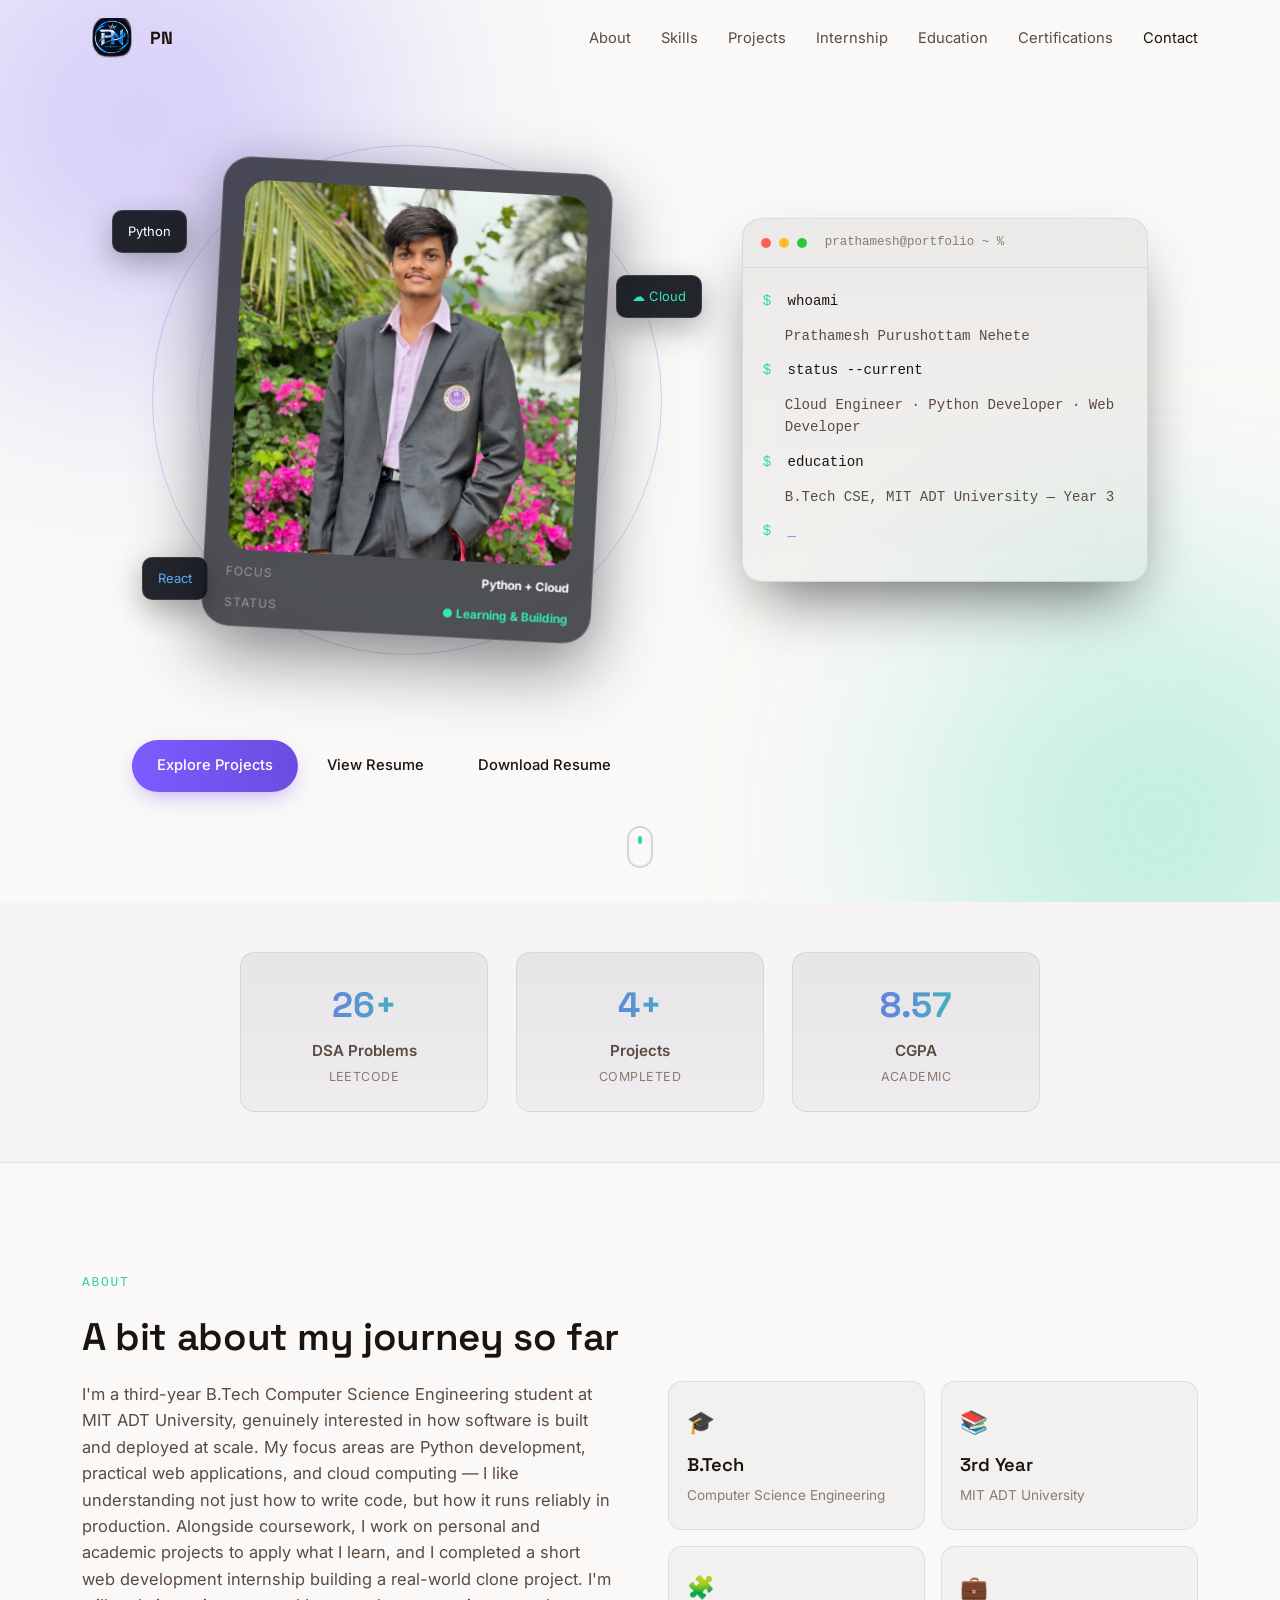
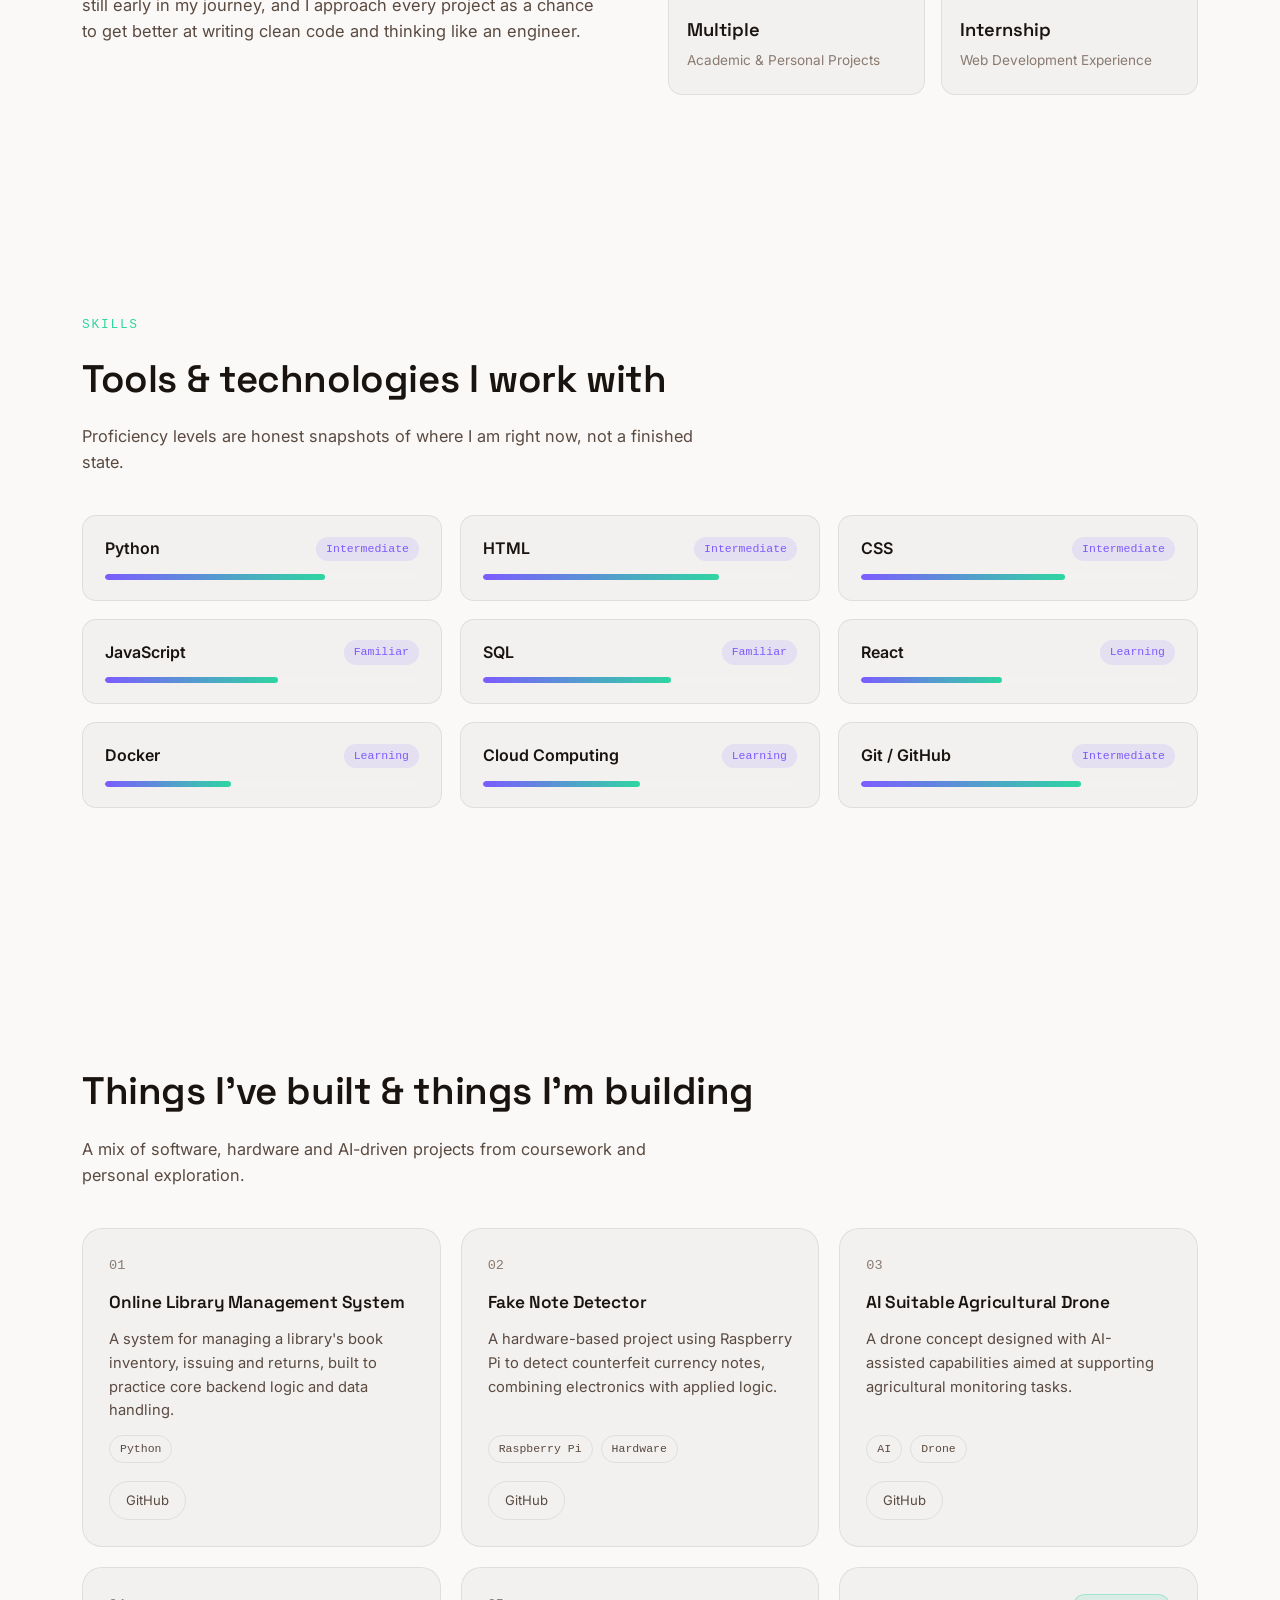
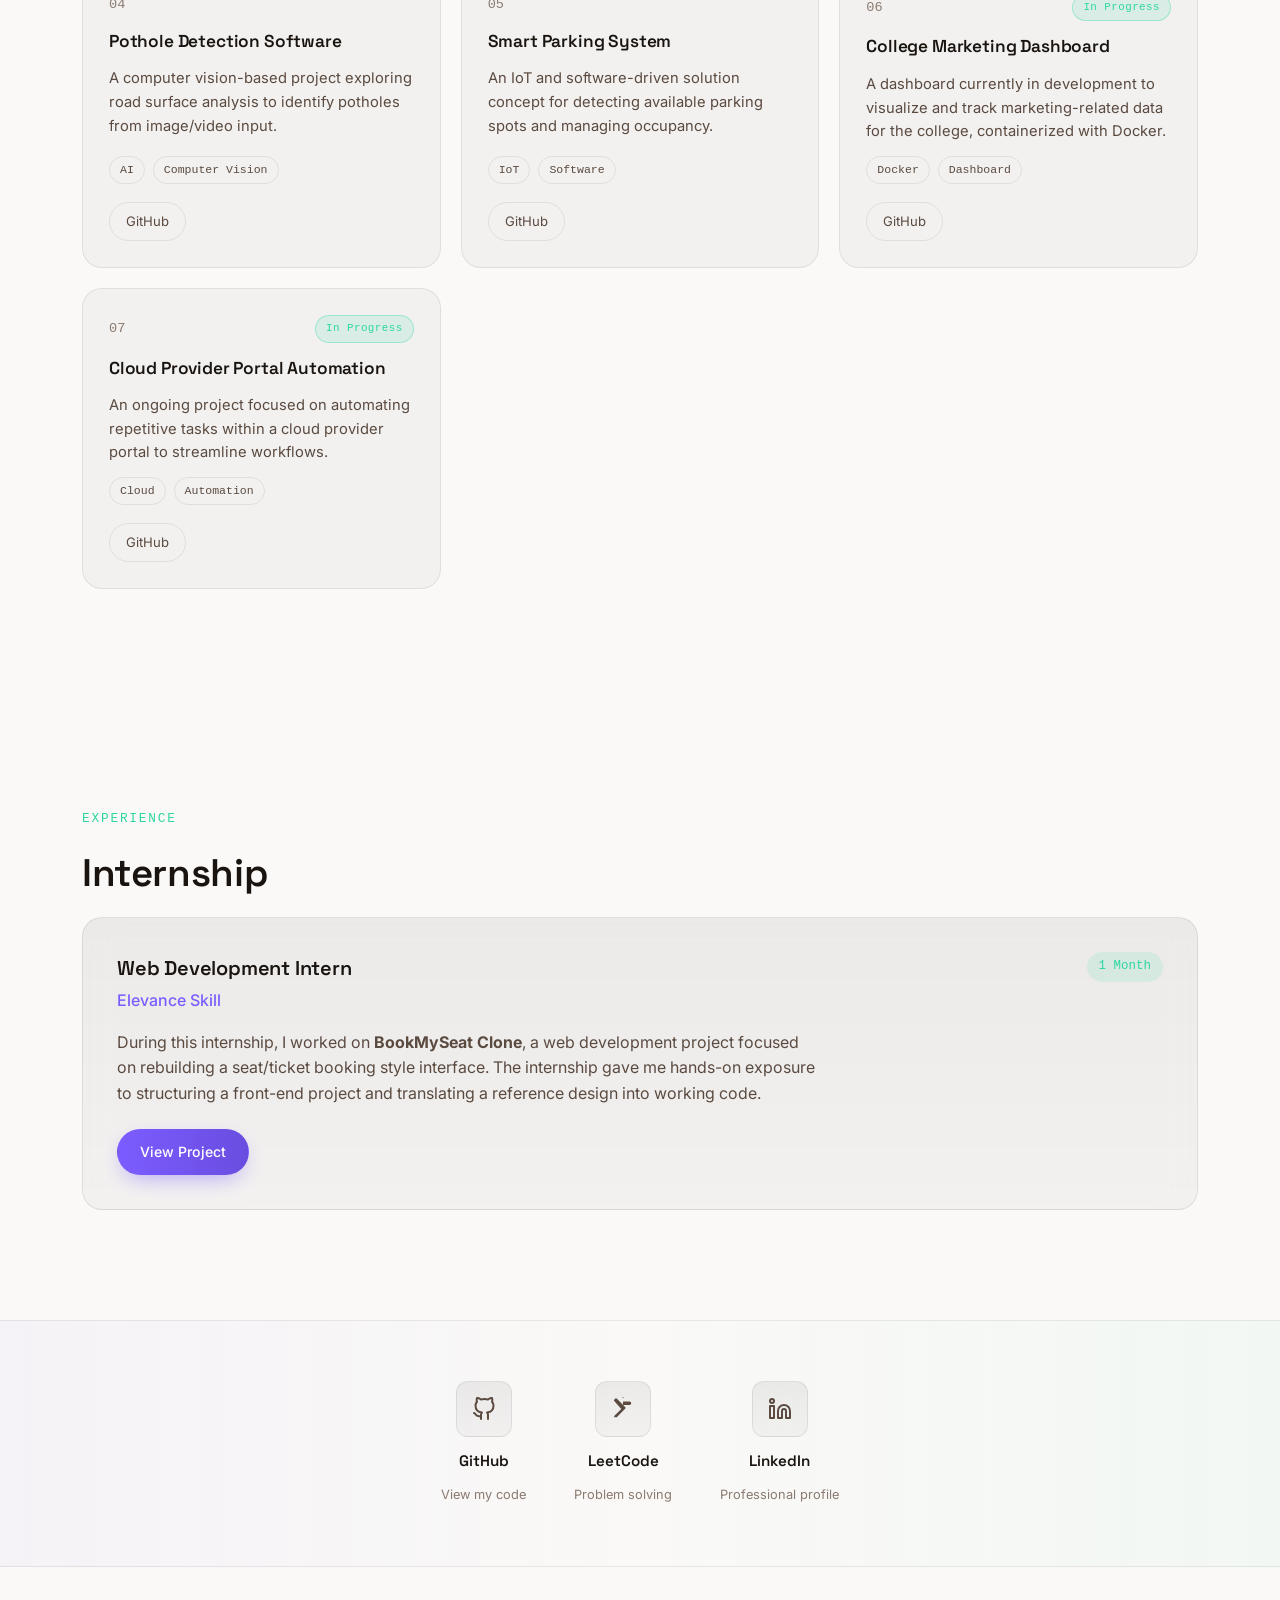
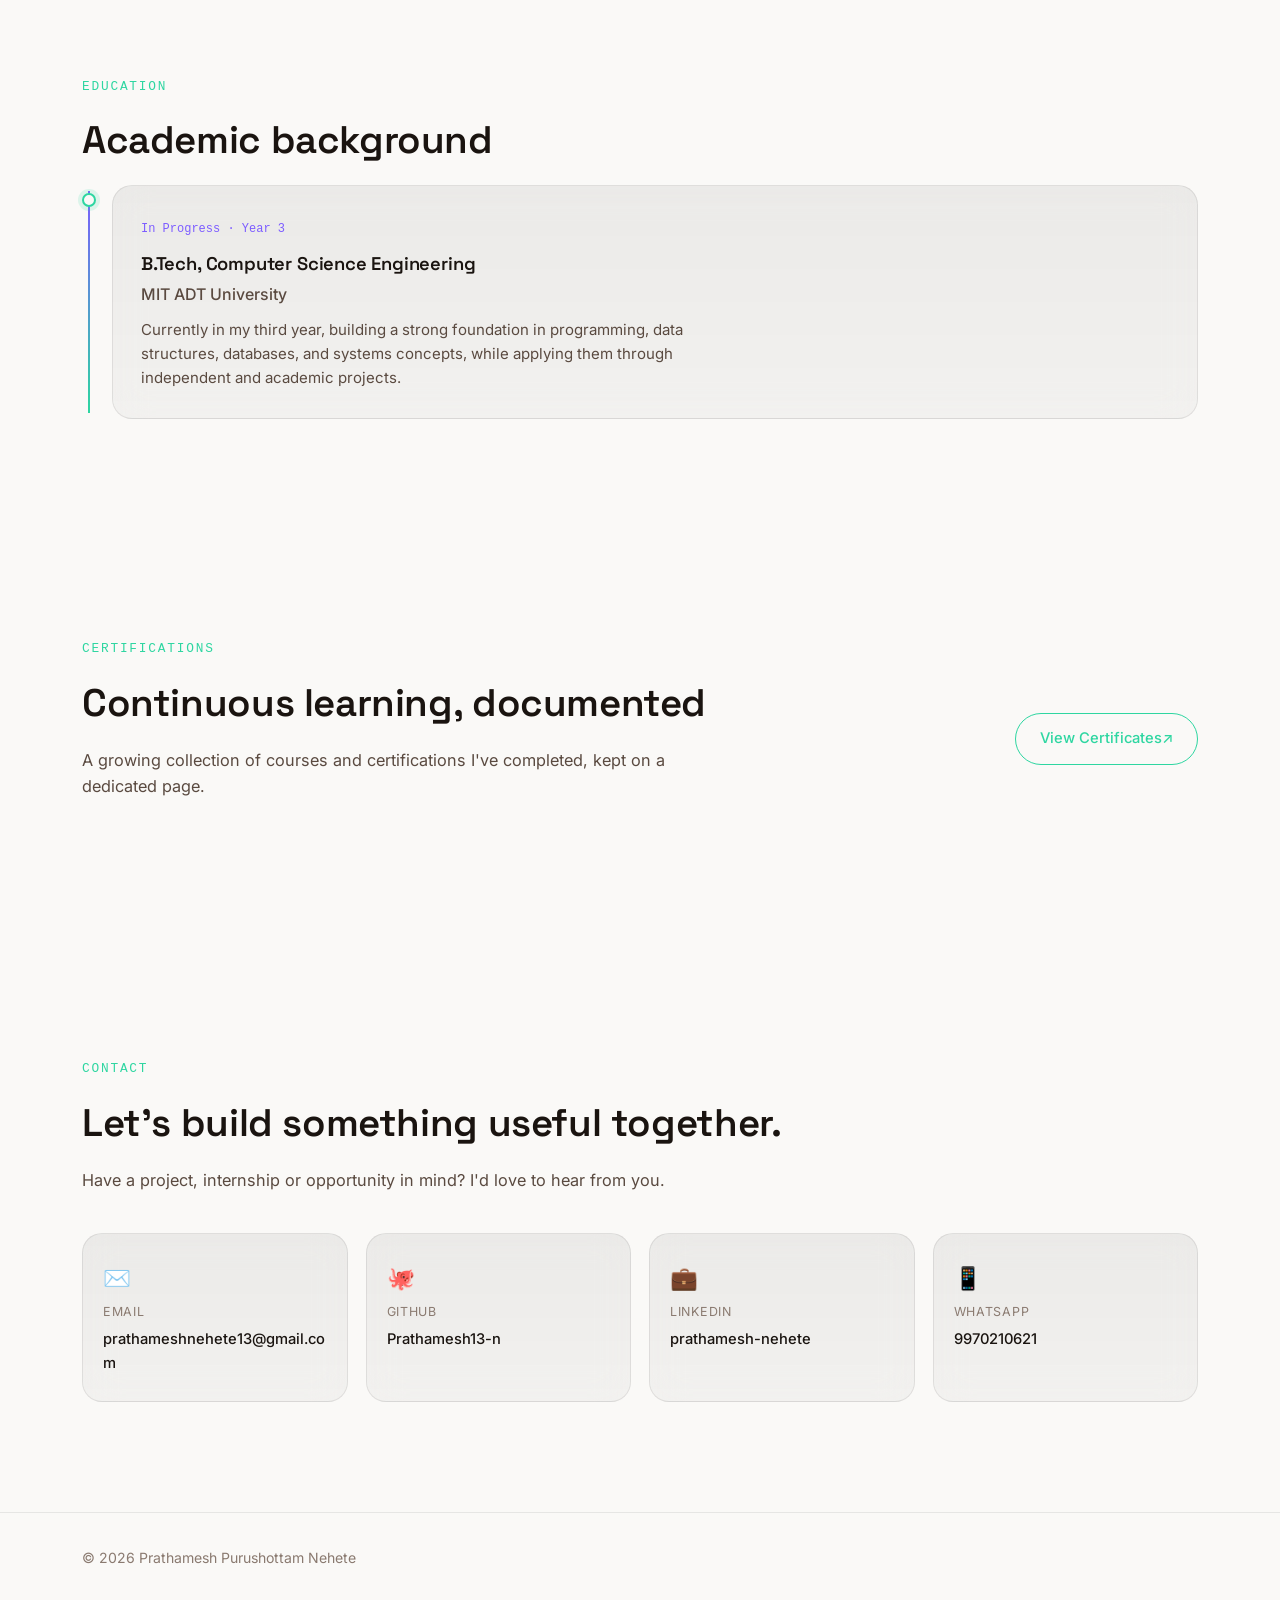
==== commit bd70fed2: "Update index.html" ====
--- a/index.html
+++ b/index.html
@@ -12,6 +12,8 @@
   <link href="https://fonts.googleapis.com/css2?family=Space+Grotesk:wght@400;500;600;700&family=Inter:wght@400;500;600;700&family=JetBrains+Mono:wght@400;500&display=swap" rel="stylesheet">
 
   <link rel="stylesheet" href="style.css" />
+  <link rel="shortcut icon" href="PNfavicon.png" type="image/x-icon">
+
 </head>
 <body>
 
--- a/style.css
+++ b/style.css
@@ -1,1711 +1,1256 @@
-* {
-    box-sizing: border-box;
-    margin: 0;
-    padding: 0;
-}
-
-html {
-    scroll-behavior: smooth;
+/* =========================================================
+   Prathamesh Nehete — Portfolio
+   Design tokens
+   ========================================================= */
+:root {
+  --bg-900: #faf9f7;
+  --bg-800: #f5f3f0;
+  --bg-700: #f0ede8;
+  --panel: rgba(0, 0, 0, 0.03);
+  --panel-strong: rgba(0, 0, 0, 0.06);
+  --border: rgba(0, 0, 0, 0.08);
+  --border-strong: rgba(0, 0, 0, 0.14);
+
+  --purple: #7c5cff;
+  --purple-soft: rgba(124, 92, 255, 0.12);
+  --green: #2ed6a1;
+  --green-soft: rgba(46, 214, 161, 0.12);
+
+  --text-hi: #1a1410;
+  --text-mid: #5a4a40;
+  --text-low: #8a7a70;
+
+  --font-display: 'Space Grotesk', sans-serif;
+  --font-body: 'Inter', sans-serif;
+  --font-mono: 'JetBrains Mono', monospace;
+
+  --radius-lg: 20px;
+  --radius-md: 14px;
+  --radius-sm: 10px;
+
+  --ease: cubic-bezier(.22, 1, .36, 1);
+}
+
+/* =========================================================
+   Reset
+   ========================================================= */
+* { box-sizing: border-box; margin: 0; padding: 0; }
+
+html { scroll-behavior: smooth; }
+
+@media (prefers-reduced-motion: reduce) {
+  html { scroll-behavior: auto; }
+  *, *::before, *::after {
+    animation-duration: 0.01ms !important;
+    animation-iteration-count: 1 !important;
+    transition-duration: 0.01ms !important;
+    scroll-behavior: auto !important;
+  }
 }
 
 body {
-    background: #07090d;
-    color: #f4f7fb;
-    font-family: Inter, Arial, sans-serif;
-    line-height: 1.6;
-    overflow-x: hidden;
-}
-
-a {
-    color: inherit;
-    text-decoration: none;
+  background: var(--bg-900);
+  color: var(--text-hi);
+  font-family: var(--font-body);
+  line-height: 1.6;
+  -webkit-font-smoothing: antialiased;
+  overflow-x: hidden;
+}
+
+img { max-width: 100%; display: block; }
+
+a { color: inherit; text-decoration: none; }
+
+ul { list-style: none; }
+
+button { font: inherit; cursor: pointer; border: none; background: none; color: inherit; }
+
+:focus-visible {
+  outline: 2px solid var(--green);
+  outline-offset: 3px;
+  border-radius: 4px;
+}
+
+.section-inner {
+  max-width: 1180px;
+  margin: 0 auto;
+  padding: 0 32px;
+}
+
+h1, h2, h3 { font-family: var(--font-display); font-weight: 600; letter-spacing: -0.01em; }
+
+/* =========================================================
+   Reusable surfaces
+   ========================================================= */
+.glass-card {
+  background: linear-gradient(180deg, var(--panel-strong), var(--panel));
+  border: 1px solid var(--border);
+  border-radius: var(--radius-lg);
+  backdrop-filter: blur(18px);
+  -webkit-backdrop-filter: blur(18px);
+}
+
+.text-gradient {
+  background: linear-gradient(90deg, var(--purple), var(--green));
+  -webkit-background-clip: text;
+  background-clip: text;
+  color: transparent;
+}
+
+.section-eyebrow {
+  font-family: var(--font-mono);
+  font-size: 0.8rem;
+  letter-spacing: 0.14em;
+  text-transform: uppercase;
+  color: var(--green);
+  margin-bottom: 12px;
+}
+
+.section-title {
+  font-size: clamp(1.7rem, 3vw, 2.4rem);
+  margin-bottom: 14px;
+}
+
+.section-sub {
+  color: var(--text-mid);
+  max-width: 620px;
+  font-size: 1.02rem;
+  margin-bottom: 40px;
+}
+
+section { padding: 110px 0; position: relative; }
+
+/* =========================================================
+   Scroll progress bar
+   ========================================================= */
+.scroll-progress {
+  position: fixed;
+  top: 0;
+  left: 0;
+  height: 3px;
+  width: 0%;
+  background: linear-gradient(90deg, var(--purple), var(--green));
+  z-index: 1000;
+  transition: width 0.1s linear;
+}
+
+/* =========================================================
+   Navbar
+   ========================================================= */
+.navbar {
+  position: fixed;
+  top: 0;
+  left: 0;
+  right: 0;
+  z-index: 900;
+  padding: 18px 0;
+  transition: background 0.35s var(--ease), padding 0.35s var(--ease), border-color 0.35s var(--ease);
+  border-bottom: 1px solid transparent;
+}
+
+.navbar.scrolled {
+  padding: 12px 0;
+  background: rgba(245, 246, 251, 0.75);
+  backdrop-filter: blur(14px);
+  -webkit-backdrop-filter: blur(14px);
+  border-bottom: 1px solid var(--border);
+}
+
+.nav-inner {
+  max-width: 1180px;
+  margin: 0 auto;
+  padding: 0 32px;
+  display: flex;
+  align-items: center;
+  justify-content: space-between;
+}
+
+.nav-logo {
+  font-family: var(--font-mono);
+  font-weight: 500;
+  font-size: 1.1rem;
+  letter-spacing: 0.02em;
+  display: flex;
+  align-items: center;
+  gap: 8px;
+}
+
+.logo-text {
+  font-family: var(--font-display);
+  color: var(--text-hi);
+  font-size: 1.1rem;
+  font-weight: 700;
+}
+
+.logo-image {
+  height: 40px;
+  width: auto;
+  display: block;
+  object-fit: contain;
+  transition: transform 0.3s var(--ease);
+}
+
+.nav-logo:hover .logo-image {
+  transform: scale(1.05);
+}
+
+.nav-links {
+  display: flex;
+  gap: 30px;
+}
+
+.nav-link {
+  font-size: 0.92rem;
+  color: var(--text-mid);
+  position: relative;
+  padding: 4px 0;
+  transition: color 0.25s ease;
+}
+
+.nav-link::after {
+  content: '';
+  position: absolute;
+  left: 0;
+  bottom: -4px;
+  width: 0;
+  height: 2px;
+  background: linear-gradient(90deg, var(--purple), var(--green));
+  transition: width 0.3s var(--ease);
+}
+
+.nav-link:hover,
+.nav-link.active {
+  color: var(--text-hi);
+}
+
+.nav-link.active::after,
+.nav-link:hover::after {
+  width: 0%;
+}
+
+.nav-toggle {
+  display: none;
+  flex-direction: column;
+  gap: 5px;
+  width: 26px;
+}
+
+.nav-toggle span {
+  height: 2px;
+  width: 100%;
+  background: var(--text-hi);
+  border-radius: 2px;
+  transition: transform 0.3s var(--ease), opacity 0.3s var(--ease);
+}
+
+.nav-toggle.open span:nth-child(1) { transform: translateY(7px) rotate(45deg); }
+.nav-toggle.open span:nth-child(2) { opacity: 0; }
+.nav-toggle.open span:nth-child(3) { transform: translateY(-7px) rotate(-45deg); }
+
+/* =========================================================
+   Hero
+   ========================================================= */
+.hero {
+  min-height: 100vh;
+  display: flex;
+  align-items: center;
+  padding-top: 120px;
+  position: relative;
+  overflow: hidden;
 }
 
 .grid-bg {
-    position: fixed;
-    inset: 0;
-    z-index: -3;
-    opacity: 0.22;
-
-    background-image:
-        linear-gradient(
-            rgba(255, 255, 255, 0.035) 1px,
-            transparent 1px
-        ),
-        linear-gradient(
-            90deg,
-            rgba(255, 255, 255, 0.035) 1px,
-            transparent 1px
-        );
-
-    background-size: 55px 55px;
-
-    mask-image:
-        linear-gradient(
-            #000,
-            transparent 85%
-        );
-}
-
-body::before {
-    content: "";
-
-    position: fixed;
-
-    width: 500px;
-    height: 500px;
-
-    right: -160px;
-    top: -180px;
-
-    background: rgba(124, 92, 255, 0.28);
-
-    filter: blur(110px);
-
+  position: absolute;
+  inset: 0;
+  background-image:
+    linear-gradient(rgba(255, 255, 255, 0.035) 1px, transparent 1px),
+    linear-gradient(90deg, rgba(255, 255, 255, 0.035) 1px, transparent 1px);
+  background-size: 46px 46px;
+  mask-image: radial-gradient(ellipse 80% 60% at 50% 30%, black 40%, transparent 90%);
+  z-index: 0;
+}
+
+.hero-glow {
+  position: absolute;
+  width: 480px;
+  height: 480px;
+  border-radius: 50%;
+  filter: blur(120px);
+  opacity: 0.28;
+  z-index: 0;
+}
+
+.hero-glow--purple { background: var(--purple); top: -120px; left: -100px; }
+.hero-glow--green { background: var(--green); bottom: -160px; right: -120px; }
+
+.hero-inner {
+  max-width: 1180px;
+  margin: 0 auto;
+  padding: 0 32px;
+  display: grid;
+  grid-template-columns: 1.15fr 0.85fr;
+  gap: 60px;
+  align-items: center;
+  position: relative;
+  z-index: 1;
+}
+
+/* ================= PROFILE HERO CARD ================= */
+
+.hero-visual {
+    position: relative;
+    min-height: 560px;
+    display: flex;
+    align-items: center;
+    justify-content: center;
+}
+
+.profile-card {
+    position: relative;
+    width: 390px;
+    height: 470px;
+    padding: 22px;
+    border: 1px solid rgba(255, 255, 255, 0.15);
+    border-radius: 28px;
+    background: rgba(20, 23, 30, 0.75);
+    box-shadow:
+        0 25px 70px rgba(0, 0, 0, 0.45),
+        0 0 40px rgba(100, 80, 255, 0.08);
+
+    transform: rotate(3deg);
+    z-index: 3;
+    backdrop-filter: blur(10px);
+}
+
+.profile-image-wrap {
+    width: 100%;
+    height: 370px;
+    overflow: hidden;
+    border-radius: 22px;
+    background: #111;
+}
+
+.profile-image {
+    width: 100%;
+    height: 100%;
+    display: block;
+    object-fit: cover;
+    object-position: center;
+}
+
+.profile-card-bottom,
+.profile-card-status {
+    display: flex;
+    justify-content: space-between;
+    align-items: center;
+    font-size: 12px;
+    margin-top: 12px;
+}
+
+.profile-card-bottom span,
+.profile-card-status span {
+    color: rgba(255, 255, 255, 0.4);
+    letter-spacing: 1px;
+}
+
+.profile-card-bottom strong {
+    color: #fff;
+}
+
+.profile-card-status strong {
+    color: #35e6b0;
+}
+
+/* Orbit circles */
+
+.profile-orbit {
+    position: absolute;
     border-radius: 50%;
-
-    z-index: -2;
-}
-
-.progress {
-    position: fixed;
-
-    top: 0;
-    left: 0;
-
-    height: 0px;
-    width: 0;
-
-    background:
-        linear-gradient(
-            90deg,
-            #7c5cff,
-            #2ed6a1
-        );
-
-    z-index: 1000;
-}
-
-
-/* ================= NAVBAR ================= */
-
-.navbar {
-    position: fixed;
-
-    z-index: 100;
-
-    top: 0;
-    left: 0;
-    right: 0;
-
-    height: 76px;
-
-    padding:
-        0
-        max(
-            24px,
-            calc(
-                (100vw - 1180px) / 2
-            )
-        );
-
-    display: flex;
-
-    align-items: center;
-
-    justify-content: space-between;
-
-    background: rgba(7, 9, 13, 0.7);
-
-    backdrop-filter: blur(18px);
-
-    border-bottom:
-        1px solid transparent;
-}
-
-.navbar.scrolled {
-    border-color:
-        rgba(255, 255, 255, 0.09);
-}
-
-.brand {
-    font:
-        700 18px
-        "Space Grotesk";
-
-    display: flex;
-
-    gap: 10px;
-
-    align-items: center;
-}
-
-.brand > span:first-child {
-    font:
-        700 11px
-        Inter;
-
-    padding: 9px;
-
-    border:
-        1px solid
-        #7c5cff66;
-
-    border-radius: 10px;
-
-    background:
-        #7c5cff14;
-}
-
-.accent {
-    color: #7c5cff;
-}
-
-.navbar nav {
-    display: flex;
-
-    gap: 28px;
-}
-
-.navbar nav a {
-    font-size: 13px;
-
-    font-weight: 600;
-
-    color: #9aa5b5;
-
-    transition: 0.25s;
-}
-
-.navbar nav a:hover,
-.navbar nav a.active {
-    color: white;
-}
-
-.menu-btn {
-    display: none;
-
-    background: none;
-
-    border: 0;
-
-    cursor: pointer;
-}
-
-.menu-btn i {
-    display: block;
-
-    width: 24px;
-    height: 2px;
-
-    background: white;
-
-    margin: 5px;
-}
-
-
-/* ================= GENERAL ================= */
-
-.section {
-    width:
-        min(
-            1180px,
-            calc(100% - 48px)
-        );
-
-    margin: auto;
-
-    padding: 115px 0;
-}
-
-h1,
-h2,
-h3 {
-    font-family:
-        "Space Grotesk",
-        sans-serif;
-
-    line-height: 1.05;
-}
-
-h1 {
-    font-size:
-        clamp(
-            48px,
-            7vw,
-            86px
-        );
-
-    letter-spacing: -0.055em;
-}
-
-h1 em,
-h2 em {
-    font-style: normal;
-
-    color: #9aa5b5;
-}
-
-
-/* ================= HERO ================= */
-
-.hero {
-    min-height: 100vh;
-
-    padding-top: 150px;
-
-    display: grid;
-
-    grid-template-columns:
-        1.15fr
-        0.85fr;
-
-    gap: 70px;
-
-    align-items: center;
-}
-
-.pill,
-.eyebrow,
-.heading small,
-.learning > small,
-.project-top,
-.timeline small,
-.education small,
-.contact-box > div > small {
-    font-size: 10px;
-
-    font-weight: 800;
-
-    letter-spacing: 0.16em;
-
-    color: #9aa5b5;
-}
-
-.pill {
-    display: inline-flex;
-
-    gap: 8px;
-
-    align-items: center;
-
-    border:
-        1px solid
-        rgba(255, 255, 255, 0.09);
-
-    border-radius: 999px;
-
-    padding: 8px 11px;
-
-    margin-bottom: 25px;
-}
-
-.pill b {
-    width: 7px;
-    height: 7px;
-
-    background: #2ed6a1;
-
-    border-radius: 50%;
-
-    box-shadow:
-        0 0 12px
-        #2ed6a1;
-}
-
-.eyebrow {
-    color: #7c5cff;
-
-    margin-bottom: 8px;
-}
-
-.typing {
-    font:
-        600
-        clamp(20px, 3vw, 29px)
-        "Space Grotesk";
-
-    margin-top: 25px;
-}
-
-.typing strong {
-    color: #2ed6a1;
-}
-
-.typing > span {
-    color: #7c5cff;
-
-    animation:
-        blink 0.8s infinite;
-}
-
-@keyframes blink {
-    50% {
-        opacity: 0;
-    }
-}
-
-.hero-text {
-    max-width: 650px;
-
-    color: #9aa5b5;
-
-    margin: 22px 0 30px;
-
-    font-size: 16px;
-}
-
-.actions {
-    display: flex;
-
-    gap: 12px;
-
-    flex-wrap: wrap;
-}
-
-.btn {
-    padding: 13px 18px;
-
-    border-radius: 12px;
-
-    font-size: 13px;
-
-    font-weight: 700;
-
-    transition: 0.25s;
-}
-
-.primary {
-    background: white;
-
-    color: #080a0e;
-}
-
-.primary:hover,
-.secondary:hover {
-    transform:
-        translateY(-3px);
-}
-
-.secondary {
-    border:
-        1px solid
-        rgba(255, 255, 255, 0.09);
-
-    background: #ffffff09;
-}
-
-.socials {
-    display: flex;
-
-    gap: 22px;
-
-    margin-top: 28px;
-}
-
-.socials a {
-    font-size: 12px;
-
-    color: #9aa5b5;
-
-    border-bottom:
-        1px solid
-        rgba(255, 255, 255, 0.09);
-
-    padding-bottom: 3px;
-}
-
-
-/* ================= HERO PROFILE ================= */
-
-.hero-art {
-    min-height: 520px;
-
-    position: relative;
-
-    display: grid;
-
-    place-items: center;
-}
-
-.orbit {
-    position: absolute;
-
-    border:
-        1px solid
-        #7c5cff38;
-
-    border-radius: 50%;
-}
-
-.o1 {
+    pointer-events: none;
+}
+
+.orbit-one {
     width: 510px;
     height: 510px;
-
-    animation:
-        spin 18s linear infinite;
-}
-
-.o2 {
-    width: 390px;
-    height: 390px;
-
-    border-color:
-        #2ed6a128;
-
-    animation:
-        spin 13s linear infinite reverse;
-}
-
-@keyframes spin {
-    to {
-        transform:
-            rotate(360deg);
+    border: 1px solid rgba(115, 80, 255, 0.25);
+    z-index: 1;
+}
+
+.orbit-two {
+    width: 420px;
+    height: 420px;
+    border: 1px solid rgba(0, 230, 180, 0.18);
+    z-index: 1;
+}
+
+/* Floating labels */
+
+.floating-tech {
+    position: absolute;
+    padding: 10px 15px;
+    border: 1px solid rgba(255, 255, 255, 0.13);
+    border-radius: 10px;
+    background: rgba(12, 15, 22, 0.9);
+    box-shadow: 0 10px 30px rgba(0, 0, 0, 0.3);
+    font-size: 13px;
+    z-index: 5;
+    backdrop-filter: blur(8px);
+}
+
+.tech-python {
+    left: -20px;
+    top: 90px;
+    color: #fff;
+}
+
+.tech-cloud {
+    right: -20px;
+    top: 155px;
+    color: #31e6b0;
+}
+
+.tech-react {
+    left: 10px;
+    bottom: 80px;
+    color: #5da9ff;
+}
+
+/* Mobile */
+
+@media (max-width: 900px) {
+    .hero-visual {
+        min-height: 500px;
+        margin-top: 40px;
     }
-}
-
-.profile-card {
-    position: relative;
-
-    z-index: 2;
-
-    width:
-        min(
-            330px,
-            80vw
-        );
-
-    padding: 22px;
-
-    border:
-        1px solid
-        #ffffff1f;
-
-    background:
-        linear-gradient(
-            145deg,
-            #ffffff12,
-            #ffffff03
-        );
-
-    border-radius: 28px;
-
-    box-shadow:
-        0 35px 90px
-        #0007;
-
-    transform:
-        rotate(3deg);
-}
-
-.photo {
-    height: 340px;
-
-    border-radius: 20px;
-
-    overflow: hidden;
-
-    background:
-        linear-gradient(
-            145deg,
-            #1a1530,
-            #10151e
-        );
-}
-
-.photo img {
-    width: 100%;
-    height: 100%;
-
-    object-fit: cover;
-}
-
-.fallback {
-    display: none;
-
-    height: 100%;
-
-    place-items: center;
-
-    font:
-        700 80px
-        "Space Grotesk";
-
-    background:
-        radial-gradient(
-            circle at 30% 20%,
-            #6f53e8,
-            #10131b
-        );
-}
-
-.info {
-    display: flex;
-
-    justify-content: space-between;
-
-    padding-top: 16px;
-}
-
-.info span {
-    font-size: 9px;
-
-    letter-spacing: 0.13em;
-
-    color: #9aa5b5;
-}
-
-.info b {
-    font-size: 11px;
-}
-
-.green {
-    color: #2ed6a1;
-}
-
-.tag {
-    position: absolute;
-
-    z-index: 3;
-
-    padding: 9px 12px;
-
-    border:
-        1px solid
-        #ffffff17;
-
-    background:
-        #0d1118e8;
-
-    backdrop-filter:
-        blur(12px);
-
-    border-radius: 10px;
-
-    font-size: 11px;
-}
-
-.python {
-    top: 15%;
-    left: 2%;
-}
-
-.cloud {
-    right: 3%;
-    top: 28%;
-
-    color: #2ed6a1;
-}
-
-.react {
-    bottom: 13%;
-    left: 8%;
-
-    color: #70b7ff;
-}
-
-
-/* ================= HEADINGS ================= */
-
-.heading {
-    margin-bottom: 55px;
-}
-
-.heading small {
-    display: block;
-
-    color: #7c5cff;
-
-    margin-bottom: 14px;
-}
-
-.heading h2 {
-    font-size:
-        clamp(
-            37px,
-            5vw,
-            60px
-        );
-
-    letter-spacing: -0.045em;
-}
-
-
-/* ================= ABOUT ================= */
-
-.about-grid {
-    display: grid;
-
-    grid-template-columns:
-        1.1fr
-        0.9fr;
-
-    gap: 80px;
-}
-
-.about-copy {
-    max-width: 700px;
-
-    color: #9aa5b5;
-
-    font-size: 15px;
-}
-
-.about-copy p + p {
-    margin-top: 17px;
-}
-
-.about-copy .lead {
-    color: white;
-
-    font-size: 20px;
-
-    line-height: 1.5;
-}
-
-.about-copy b {
-    color: white;
-}
-
-.stats {
-    display: grid;
-
-    grid-template-columns:
-        1fr 1fr;
-
-    gap: 12px;
-}
-
-.stats div {
-    padding: 27px;
-
-    min-height: 130px;
-
-    border:
-        1px solid
-        rgba(255, 255, 255, 0.09);
-
-    background: #ffffff06;
-
-    border-radius: 18px;
-}
-
-.stats b {
-    display: block;
-
-    font:
-        700 34px
-        "Space Grotesk";
-}
-
-.stats span {
-    font-size: 11px;
-
-    color: #9aa5b5;
-}
-
-
-/* ================= SKILLS ================= */
-
-.skills-grid {
-    display: grid;
-
-    grid-template-columns:
-        1.4fr
-        0.6fr;
-
-    gap: 18px;
-}
-
-.skill-list {
-    display: grid;
-
-    grid-template-columns:
-        1fr 1fr;
-
-    gap: 12px;
-}
-
-.skill,
-.learning {
-    border:
-        1px solid
-        rgba(255, 255, 255, 0.09);
-
-    border-radius: 18px;
-
-    background: #ffffff06;
-}
-
-.skill {
-    padding: 19px;
-
-    display: flex;
-
-    gap: 15px;
-
-    align-items: center;
-
-    min-height: 95px;
-
-    transition: 0.3s;
-}
-
-.skill:hover,
-.project:hover {
-    transform:
-        translateY(-5px);
-
-    border-color:
-        #7c5cff55;
-}
-
-.skill > strong {
-    flex:
-        0 0 42px;
-
-    width: 42px;
-    height: 42px;
-
-    display: grid;
-
-    place-items: center;
-
-    border-radius: 12px;
-
-    background: #ffffff0a;
-
-    font:
-        700 12px
-        "Space Grotesk";
-}
-
-.skill h3 {
-    font-size: 15px;
-}
-
-.skill p {
-    font-size: 10px;
-
-    color: #9aa5b5;
-
-    margin-top: 3px;
-}
-
-.skill label {
-    margin-left: auto;
-
-    font-size: 9px;
-
-    color: #2ed6a1;
-
-    text-transform: uppercase;
-}
-
-.featured {
-    grid-column: 1 / -1;
-
-    background:
-        linear-gradient(
-            100deg,
-            #7c5cff1f,
-            #ffffff06
-        );
-}
-
-.learning {
-    padding: 28px;
-}
-
-.learning > small {
-    color: #7c5cff;
-}
-
-.learning h3 {
-    font-size: 24px;
-
-    margin:
-        13px 0 24px;
-}
-
-.learning p {
-    display: flex;
-
-    justify-content: space-between;
-
-    border-top:
-        1px solid
-        rgba(255, 255, 255, 0.09);
-
-    padding: 14px 0;
-
-    font-size: 12px;
-}
-
-.learning p span {
-    color: #9aa5b5;
-
-    margin-right: auto;
-}
-
-.learning p b {
-    color: #7c5cff;
-}
-
-
-/* ================= PROJECTS ================= */
-
-.projects-head {
-    display: flex;
-
-    justify-content: space-between;
-
-    align-items: end;
-}
-
-.projects-head > p {
-    max-width: 280px;
-
-    color: #9aa5b5;
-
-    font-size: 12px;
-}
-
-.projects {
-    display: grid;
-
-    grid-template-columns:
-        repeat(2, 1fr);
-
-    gap: 15px;
-}
-
-.project {
-    border:
-        1px solid
-        rgba(255, 255, 255, 0.09);
-
-    background: #ffffff05;
-
-    border-radius: 20px;
-
-    overflow: hidden;
-
-    transition: 0.3s;
-}
-
-.project.big {
-    grid-column:
-        span 2;
-}
-
-.project-top {
-    display: flex;
-
-    justify-content: space-between;
-
-    padding:
-        17px 19px 0;
-}
-
-.project-top span {
-    color: #7c5cff;
-}
-
-.visual {
-    height: 220px;
-
-    margin: 13px;
-
-    border-radius: 14px;
-
-    position: relative;
-
-    overflow: hidden;
-
-    display: flex;
-
-    align-items: end;
-
-    padding: 22px;
-
-    background: #111722;
-}
-
-.visual::before {
-    content: "";
-
-    position: absolute;
-
-    width: 180px;
-    height: 180px;
-
-    border-radius: 50%;
-
-    filter: blur(45px);
-
-    opacity: 0.45;
-}
-
-.visual label {
-    position: relative;
-
-    font-size: 11px;
-
-    letter-spacing: 0.18em;
-
-    font-weight: 800;
-
-    color: #ffffffa6;
-}
-
-.visual b {
-    position: absolute;
-
-    right: 25px;
-    top: 20px;
-
-    font:
-        700 60px
-        "Space Grotesk";
-
-    opacity: 0.7;
-}
-
-.v1 {
-    background:
-        linear-gradient(
-            135deg,
-            #16142b,
-            #10151d
-        );
-}
-
-.v1::before {
-    background: #7c5cff;
-
-    top: -30px;
-    left: 20px;
-}
-
-.v2 {
-    background:
-        linear-gradient(
-            135deg,
-            #12201f,
-            #0f151a
-        );
-}
-
-.v2::before {
-    background: #2ed6a1;
-
-    right: -30px;
-    bottom: -40px;
-}
-
-.v3 {
-    background:
-        linear-gradient(
-            135deg,
-            #121d2c,
-            #11131b
-        );
-}
-
-.v3::before {
-    background: #4da6ff;
-
-    left: 35%;
-    top: -50px;
-}
-
-.v4 {
-    background:
-        linear-gradient(
-            135deg,
-            #211a12,
-            #12151a
-        );
-}
-
-.v4::before {
-    background: #f3a43b;
-
-    left: -40px;
-    bottom: -30px;
-}
-
-.v5 {
-    background:
-        linear-gradient(
-            135deg,
-            #142218,
-            #10151b
-        );
-}
-
-.v5::before {
-    background: #52d273;
-
-    right: -40px;
-    top: -30px;
-}
-
-.v6 {
-    background:
-        linear-gradient(
-            135deg,
-            #15132a,
-            #10151c
-        );
-}
-
-.v6::before {
-    background: #7c5cff;
-
-    left: -40px;
-    bottom: -40px;
-}
-
-.v7 {
-    background:
-        linear-gradient(
-            135deg,
-            #12232a,
-            #10151b
-        );
-}
-
-.v7::before {
-    background: #2ed6a1;
-
-    right: -30px;
-    top: -30px;
-}
-
-.body {
-    padding:
-        2px 20px 22px;
-}
-
-.body h3 {
-    font-size: 20px;
-}
-
-.body p {
-    color: #9aa5b5;
-
-    font-size: 12px;
-
-    margin:
-        8px 0 15px;
-}
-
-.chips {
-    display: flex;
-
-    gap: 6px;
-
-    flex-wrap: wrap;
-}
-
-.chips i {
-    font-style: normal;
-
-    font-size: 9px;
-
-    padding:
-        5px 8px;
-
-    border:
-        1px solid
-        rgba(255, 255, 255, 0.09);
-
-    border-radius: 99px;
-
-    color: #9aa5b5;
-}
-
-.current {
-    background:
-        linear-gradient(
-            140deg,
-            #2ed6a10a,
-            #ffffff05
-        );
-}
-
-
-/* ================= JOURNEY ================= */
-
-.timeline {
-    max-width: 850px;
-
-    margin: auto;
-
-    position: relative;
-}
-
-.timeline::before {
-    content: "";
-
-    position: absolute;
-
-    left: 25px;
-
-    top: 20px;
-
-    bottom: 20px;
-
-    width: 1px;
-
-    background:
-        rgba(255, 255, 255, 0.09);
-}
-
-.item {
-    position: relative;
-
-    display: grid;
-
-    grid-template-columns:
-        52px 1fr;
-
-    gap: 25px;
-
-    padding-bottom: 42px;
-}
-
-.item > b {
-    width: 52px;
-    height: 52px;
-
-    border:
-        1px solid
-        rgba(255, 255, 255, 0.09);
-
-    background: #0d1118;
-
-    border-radius: 50%;
-
-    display: grid;
-
-    place-items: center;
-
-    font-size: 10px;
-
-    color: #7c5cff;
-
-    z-index: 1;
-}
-
-.item div {
-    padding-top: 7px;
-}
-
-.item small {
-    color: #7c5cff;
-}
-
-.item h3 {
-    margin:
-        8px 0;
-
-    font-size: 23px;
-}
-
-.item p {
-    color: #9aa5b5;
-
-    font-size: 13px;
-
-    max-width: 650px;
-}
-
-.future > b {
-    border-style: dashed;
-
-    color: #2ed6a1;
-}
-
-.future small {
-    color: #2ed6a1;
-}
-
-
-/* ================= EDUCATION ================= */
-
-.education {
-    display: flex;
-
-    justify-content: space-between;
-
-    align-items: center;
-
-    padding: 45px;
-
-    border:
-        1px solid
-        rgba(255, 255, 255, 0.09);
-
-    border-radius: 25px;
-
-    background:
-        linear-gradient(
-            120deg,
-            #7c5cff1a,
-            #ffffff05
-        );
-}
-
-.education h2 {
-    margin:
-        12px 0 9px;
-
-    font-size: 45px;
-}
-
-.education h3 {
-    font-size: 22px;
-
-    margin-bottom: 5px;
-}
-
-.education p {
-    color: #9aa5b5;
-
-    font-size: 13px;
-}
-
-.education > strong {
-    width: 105px;
-    height: 105px;
-
-    border:
-        1px solid
-        #7c5cff66;
-
-    border-radius: 50%;
-
-    display: grid;
-
-    place-items: center;
-
-    text-align: center;
-
-    font:
-        700 27px
-        "Space Grotesk";
-
-    color: #7c5cff;
-}
-
-.education > strong small {
-    font:
-        500 10px
-        Inter;
-
-    color: #9aa5b5;
-
-    margin-top: -25px;
-}
-
-
-/* ================= CERTIFICATIONS ================= */
-
-.cert {
-    display: flex;
-
-    align-items: center;
-
-    gap: 20px;
-
-    padding: 25px;
-
-    border:
-        1px dashed
-        #ffffff29;
-
-    border-radius: 18px;
-}
-
-.cert > b {
-    width: 50px;
-    height: 50px;
-
-    border-radius: 14px;
-
-    display: grid;
-
-    place-items: center;
-
-    background:
-        #7c5cff1f;
-
-    color: #7c5cff;
-
-    font-size: 25px;
-}
-
-.cert h3 {
-    font-size: 18px;
-}
-
-.cert p {
-    color: #9aa5b5;
-
-    font-size: 12px;
-}
-
-
-/* ================= CONTACT ================= */
-
-.contact {
-    padding-bottom: 70px;
-}
-
-.contact-box {
-    display: grid;
-
-    grid-template-columns:
-        1fr 1fr;
-
-    gap: 60px;
-
-    padding: 55px;
-
-    border:
-        1px solid
-        rgba(255, 255, 255, 0.09);
-
-    border-radius: 28px;
-
-    background:
-        radial-gradient(
-            circle at 15% 20%,
-            #7c5cff26,
-            transparent 38%
-        ),
-        #ffffff05;
-}
-
-.contact-box h2 {
-    margin:
-        12px 0 17px;
-}
-
-.contact-box > div > p {
-    color: #9aa5b5;
-
-    font-size: 13px;
-
-    max-width: 470px;
-}
-
-.contact-links {
-    display: flex;
-
-    flex-direction: column;
-}
-
-.contact-links a,
-.contact-links > div {
-    padding: 16px 0;
-
-    border-bottom:
-        1px solid
-        rgba(255, 255, 255, 0.09);
-
-    display: flex;
-
-    justify-content: space-between;
-
-    gap: 20px;
-}
-
-.contact-links span {
-    color: #9aa5b5;
-
-    font-size: 11px;
-}
-
-.contact-links b {
-    font-size: 12px;
-
-    text-align: right;
-}
-
-.contact-links small {
-    color: #9aa5b5;
-
-    font-weight: 400;
-}
-
-
-/* ================= FOOTER ================= */
-
-footer {
-    width:
-        min(
-            1180px,
-            calc(100% - 48px)
-        );
-
-    margin: auto;
-
-    padding:
-        25px 0 35px;
-
-    border-top:
-        1px solid
-        rgba(255, 255, 255, 0.09);
-
-    display: flex;
-
-    justify-content: space-between;
-
-    color: #9aa5b5;
-
-    font-size: 10px;
-}
-
-
-/* ================= BACK TO TOP ================= */
-
-.top {
-    position: fixed;
-
-    right: 25px;
-    bottom: 25px;
-
-    width: 40px;
-    height: 40px;
-
-    border:
-        1px solid
-        rgba(255, 255, 255, 0.09);
-
-    border-radius: 12px;
-
-    background: #0d1118e8;
-
-    color: white;
-
-    cursor: pointer;
-
-    opacity: 0;
-
-    transform:
-        translateY(10px);
-
-    transition: 0.3s;
-
-    z-index: 50;
-}
-
-.top.show {
-    opacity: 1;
-
-    transform: none;
-}
-
-
-/* ================= ANIMATIONS ================= */
-
-.reveal {
-    opacity: 0;
-
-    transform:
-        translateY(28px);
-
-    transition:
-        0.7s;
-}
-
-.reveal.visible {
-    opacity: 1;
-
-    transform: none;
-}
-
-.delay1 {
-    transition-delay: 0.12s;
-}
-
-.delay2 {
-    transition-delay: 0.22s;
-}
-
-
-/* ================= TABLET ================= */
-
-@media (max-width: 900px) {
-
-    .navbar nav {
-        display: none;
-
-        position: absolute;
-
-        top: 76px;
-
-        left: 15px;
-        right: 15px;
-
-        padding: 15px;
-
-        background: #0d1118f7;
-
-        border:
-            1px solid
-            rgba(255, 255, 255, 0.09);
-
-        border-radius: 15px;
-
-        flex-direction: column;
-
-        gap: 4px;
+
+    .profile-card {
+        width: 330px;
+        height: 420px;
     }
 
-    .navbar nav.open {
-        display: flex;
+    .profile-image-wrap {
+        height: 325px;
     }
 
-    .navbar nav a {
-        padding: 10px;
+    .orbit-one {
+        width: 430px;
+        height: 430px;
     }
 
-    .menu-btn {
-        display: block;
-    }
-
-    .hero {
-        grid-template-columns: 1fr;
-
-        padding-top: 125px;
-    }
-
-    .hero-art {
-        min-height: 470px;
-    }
-
-    .about-grid,
-    .skills-grid,
-    .contact-box {
-        grid-template-columns: 1fr;
-    }
-
-    .projects {
-        grid-template-columns: 1fr;
-    }
-
-    .project.big {
-        grid-column: auto;
-    }
-
-    .projects-head > p {
-        display: none;
-    }
-}
-
-
-/* ================= MOBILE ================= */
-
-@media (max-width: 620px) {
-
-    .section {
-        width:
-            calc(100% - 30px);
-
-        padding: 80px 0;
-    }
-
-    .navbar {
-        padding: 0 15px;
-    }
-
-    h1 {
-        font-size: 46px;
-    }
-
-    .hero-text {
-        font-size: 14px;
-    }
-
-    .hero-art {
-        min-height: 410px;
-    }
-
-    .profile-card {
-        width: 270px;
-    }
-
-    .photo {
-        height: 285px;
-    }
-
-    .o1 {
+    .orbit-two {
         width: 360px;
         height: 360px;
     }
 
-    .o2 {
-        width: 290px;
-        height: 290px;
+    .tech-python {
+        left: 0;
     }
 
-    .skill-list {
-        grid-template-columns: 1fr;
+    .tech-cloud {
+        right: 0;
     }
-
-    .featured {
-        grid-column: auto;
-    }
-
-    .project .visual {
-        height: 180px;
-    }
-
-    .education,
-    .contact-box {
-        padding: 28px 22px;
-    }
-
-    .education {
-        align-items: flex-start;
-
-        gap: 20px;
-    }
-
-    .education > strong {
-        width: 78px;
-        height: 78px;
-
-        font-size: 21px;
-
-        flex-shrink: 0;
-    }
-
-    .contact-box {
-        gap: 35px;
-    }
-
-    .contact-links a,
-    .contact-links > div {
-        flex-direction: column;
-
-        gap: 4px;
-    }
-
-    .contact-links b {
-        text-align: left;
-
-        overflow-wrap: anywhere;
-    }
-
-    footer {
-        flex-direction: column;
-
-        gap: 8px;
-    }
-}+}
+
+.eyebrow {
+  font-family: var(--font-mono);
+  font-size: 0.85rem;
+  color: var(--purple);
+  letter-spacing: 0.08em;
+  margin-bottom: 18px;
+}
+
+.hero-title {
+  font-size: clamp(2.1rem, 4.2vw, 3.2rem);
+  line-height: 1.15;
+  margin-bottom: 22px;
+}
+
+.hero-typing {
+  font-family: var(--font-mono);
+  font-size: clamp(1.05rem, 2vw, 1.3rem);
+  color: var(--text-mid);
+  margin-bottom: 24px;
+  min-height: 32px;
+  display: flex;
+  align-items: center;
+  gap: 10px;
+  flex-wrap: wrap;
+}
+
+.typing-text { color: var(--green); font-weight: 500; }
+
+.typing-cursor {
+  color: var(--green);
+  animation: blink 1s step-end infinite;
+}
+
+@keyframes blink { 50% { opacity: 0; } }
+
+.hero-desc {
+  color: var(--text-mid);
+  max-width: 560px;
+  margin-bottom: 34px;
+  font-size: 1.02rem;
+}
+
+.hero-actions {
+  display: flex;
+  flex-wrap: wrap;
+  gap: 14px;
+  margin-bottom: 32px;
+}
+
+.hero-socials { display: flex; gap: 18px; }
+
+.social-link {
+  display: flex;
+  align-items: center;
+  gap: 8px;
+  color: var(--text-mid);
+  font-size: 0.9rem;
+  transition: color 0.25s ease, transform 0.25s ease;
+}
+
+.social-link:hover { color: var(--green); transform: translateY(-2px); }
+
+/* Buttons */
+.btn {
+  display: inline-flex;
+  align-items: center;
+  justify-content: center;
+  padding: 13px 24px;
+  border-radius: 999px;
+  font-size: 0.92rem;
+  font-weight: 500;
+  transition: transform 0.25s var(--ease), box-shadow 0.25s var(--ease), background 0.25s var(--ease), border-color 0.25s var(--ease);
+  border: 1px solid transparent;
+  white-space: nowrap;
+}
+
+.btn-primary {
+  background: linear-gradient(90deg, var(--purple), #6a4de0);
+  color: #fff;
+  box-shadow: 0 8px 24px -8px rgba(124, 92, 255, 0.6);
+}
+
+.btn-primary:hover {
+  transform: translateY(-2px);
+  box-shadow: 0 12px 30px -8px rgba(124, 92, 255, 0.75);
+}
+
+.btn-ghost {
+  background: var(--panel-strong);
+  border-color: var(--border);
+  color: var(--text-hi);
+}
+
+.btn-ghost:hover {
+  border-color: var(--green);
+  transform: translateY(-2px);
+}
+
+.btn-outline {
+  border-color: var(--green);
+  color: var(--green);
+}
+
+.btn-outline:hover {
+  background: var(--green-soft);
+  transform: translateY(-2px);
+}
+
+.btn-small-height { padding: 11px 22px; font-size: 0.88rem; }
+
+/* Terminal */
+.hero-visual { position: relative; }
+
+.terminal {
+  padding: 0;
+  overflow: hidden;
+  box-shadow: 0 30px 60px -20px rgba(0, 0, 0, 0.6);
+}
+
+.terminal-bar {
+  display: flex;
+  align-items: center;
+  gap: 8px;
+  padding: 14px 18px;
+  border-bottom: 1px solid var(--border);
+  background: rgba(255, 255, 255, 0.02);
+}
+
+.dot { width: 10px; height: 10px; border-radius: 50%; }
+.dot--red { background: #ff5f56; }
+.dot--yellow { background: #ffbd2e; }
+.dot--green { background: #27c93f; }
+
+.terminal-title {
+  margin-left: 10px;
+  font-family: var(--font-mono);
+  font-size: 0.78rem;
+  color: var(--text-low);
+}
+
+.terminal-body {
+  padding: 22px 20px 26px;
+  font-family: var(--font-mono);
+  font-size: 0.88rem;
+}
+
+.terminal-body p { margin-bottom: 12px; }
+
+.prompt { color: var(--green); margin-right: 8px; }
+
+.terminal-output { color: var(--text-mid); padding-left: 22px; }
+
+.blink-cursor { animation: blink 1s step-end infinite; color: var(--purple); }
+
+.scroll-cue {
+  position: absolute;
+  bottom: 34px;
+  left: 50%;
+  transform: translateX(-50%);
+  width: 26px;
+  height: 42px;
+  border: 2px solid var(--border-strong);
+  border-radius: 20px;
+  z-index: 1;
+}
+
+.scroll-cue span {
+  position: absolute;
+  top: 8px;
+  left: 50%;
+  transform: translateX(-50%);
+  width: 4px;
+  height: 8px;
+  border-radius: 2px;
+  background: var(--green);
+  animation: scrollcue 1.6s ease infinite;
+}
+
+@keyframes scrollcue {
+  0% { opacity: 1; top: 8px; }
+  70% { opacity: 0; top: 20px; }
+  100% { opacity: 0; top: 8px; }
+}
+
+/* =========================================================
+   About
+   ========================================================= */
+.about-grid {
+  display: grid;
+  grid-template-columns: 1fr 1fr;
+  gap: 56px;
+  align-items: start;
+}
+
+.about-text { color: var(--text-mid); font-size: 1.03rem; }
+
+.about-stats {
+  display: grid;
+  grid-template-columns: 1fr 1fr;
+  gap: 16px;
+}
+
+.stat-card {
+  background: var(--panel);
+  border: 1px solid var(--border);
+  border-radius: var(--radius-md);
+  padding: 22px 18px;
+  display: flex;
+  flex-direction: column;
+  gap: 6px;
+  transition: transform 0.3s var(--ease), border-color 0.3s var(--ease);
+}
+
+.stat-card:hover {
+  transform: translateY(-4px);
+  border-color: var(--purple);
+}
+
+.stat-icon { font-size: 1.4rem; margin-bottom: 4px; }
+.stat-value { font-family: var(--font-display); font-size: 1.15rem; font-weight: 600; }
+.stat-label { color: var(--text-low); font-size: 0.85rem; }
+
+/* =========================================================
+   Skills
+   ========================================================= */
+.skills-grid {
+  display: grid;
+  grid-template-columns: repeat(3, 1fr);
+  gap: 18px;
+}
+
+.skill-card {
+  background: var(--panel);
+  border: 1px solid var(--border);
+  border-radius: var(--radius-md);
+  padding: 20px 22px;
+  transition: transform 0.3s var(--ease), border-color 0.3s var(--ease), box-shadow 0.3s var(--ease);
+}
+
+.skill-card:hover {
+  transform: translateY(-5px);
+  border-color: var(--green);
+  box-shadow: 0 16px 30px -18px rgba(46, 214, 161, 0.5);
+}
+
+.skill-head {
+  display: flex;
+  justify-content: space-between;
+  align-items: center;
+  margin-bottom: 12px;
+}
+
+.skill-name { font-weight: 600; font-size: 1rem; }
+
+.skill-tag {
+  font-family: var(--font-mono);
+  font-size: 0.72rem;
+  color: var(--purple);
+  background: var(--purple-soft);
+  padding: 3px 10px;
+  border-radius: 999px;
+}
+
+.skill-bar {
+  height: 6px;
+  border-radius: 999px;
+  background: rgba(255, 255, 255, 0.06);
+  overflow: hidden;
+}
+
+.skill-bar-fill {
+  height: 100%;
+  width: 0%;
+  border-radius: 999px;
+  background: linear-gradient(90deg, var(--purple), var(--green));
+  transition: width 1.1s var(--ease);
+}
+
+/* =========================================================
+   Projects
+   ========================================================= */
+.projects-grid {
+  display: grid;
+  grid-template-columns: repeat(3, 1fr);
+  gap: 20px;
+}
+
+.project-card {
+  background: var(--panel);
+  border: 1px solid var(--border);
+  border-radius: var(--radius-lg);
+  padding: 26px;
+  display: flex;
+  flex-direction: column;
+  gap: 12px;
+  transition: transform 0.35s var(--ease), border-color 0.35s var(--ease), box-shadow 0.35s var(--ease);
+  position: relative;
+}
+
+.project-card:hover {
+  transform: translateY(-6px);
+  border-color: var(--purple);
+  box-shadow: 0 22px 40px -22px rgba(124, 92, 255, 0.55);
+}
+
+.project-top {
+  display: flex;
+  align-items: center;
+  justify-content: space-between;
+}
+
+.project-number {
+  font-family: var(--font-mono);
+  color: var(--text-low);
+  font-size: 0.85rem;
+}
+
+.badge {
+  font-family: var(--font-mono);
+  font-size: 0.68rem;
+  padding: 4px 10px;
+  border-radius: 999px;
+  letter-spacing: 0.04em;
+}
+
+.badge--progress {
+  color: var(--green);
+  background: var(--green-soft);
+  border: 1px solid rgba(46, 214, 161, 0.35);
+}
+
+.project-name { font-size: 1.08rem; font-weight: 600; }
+
+.project-desc { color: var(--text-mid); font-size: 0.92rem; flex-grow: 1; }
+
+.chip-row { display: flex; flex-wrap: wrap; gap: 8px; }
+
+.chip {
+  font-family: var(--font-mono);
+  font-size: 0.72rem;
+  color: var(--text-mid);
+  border: 1px solid var(--border);
+  padding: 4px 10px;
+  border-radius: 999px;
+}
+
+.project-actions { display: flex; gap: 10px; margin-top: 6px; }
+
+.btn-small {
+  font-size: 0.82rem;
+  padding: 8px 16px;
+  border-radius: 999px;
+  transition: transform 0.25s ease, border-color 0.25s ease, color 0.25s ease;
+}
+
+.btn-small--outline {
+  border: 1px solid var(--border);
+  color: var(--text-mid);
+}
+
+.btn-small--outline:hover {
+  border-color: var(--green);
+  color: var(--green);
+  transform: translateY(-2px);
+}
+
+/* =========================================================
+   Internship
+   ========================================================= */
+.internship-card {
+  padding: 34px;
+}
+
+.internship-head {
+  display: flex;
+  justify-content: space-between;
+  align-items: flex-start;
+  flex-wrap: wrap;
+  gap: 12px;
+  margin-bottom: 16px;
+}
+
+.internship-role { font-size: 1.25rem; margin-bottom: 4px; }
+.internship-company { color: var(--purple); font-weight: 500; }
+
+.internship-duration {
+  font-family: var(--font-mono);
+  font-size: 0.78rem;
+  color: var(--green);
+  background: var(--green-soft);
+  padding: 5px 12px;
+  border-radius: 999px;
+  white-space: nowrap;
+}
+
+.internship-desc { color: var(--text-mid); margin-bottom: 22px; max-width: 700px; }
+
+/* =========================================================
+   Education / timeline
+   ========================================================= */
+.timeline { position: relative; padding-left: 30px; }
+
+.timeline::before {
+  content: '';
+  position: absolute;
+  left: 6px;
+  top: 6px;
+  bottom: 6px;
+  width: 2px;
+  background: linear-gradient(180deg, var(--purple), var(--green));
+}
+
+.timeline-item { position: relative; }
+
+.timeline-dot {
+  position: absolute;
+  left: -30px;
+  top: 8px;
+  width: 14px;
+  height: 14px;
+  border-radius: 50%;
+  background: var(--bg-900);
+  border: 2px solid var(--green);
+  box-shadow: 0 0 0 4px rgba(46, 214, 161, 0.15);
+}
+
+.timeline-card { padding: 28px; }
+
+.timeline-status {
+  font-family: var(--font-mono);
+  font-size: 0.75rem;
+  color: var(--purple);
+  display: inline-block;
+  margin-bottom: 10px;
+}
+
+.timeline-title { font-size: 1.15rem; margin-bottom: 4px; }
+.timeline-place { color: var(--text-mid); font-weight: 500; margin-bottom: 10px; }
+.timeline-desc { color: var(--text-mid); font-size: 0.94rem; max-width: 620px; }
+
+/* =========================================================
+   Certifications preview
+   ========================================================= */
+.cert-preview-inner {
+  display: flex;
+  align-items: center;
+  justify-content: space-between;
+  gap: 30px;
+  flex-wrap: wrap;
+}
+
+.cert-link { flex-shrink: 0; }
+
+/* =========================================================
+   Contact
+   ========================================================= */
+.contact-grid {
+  display: grid;
+  grid-template-columns: repeat(4, 1fr);
+  gap: 18px;
+}
+
+.contact-card {
+  padding: 26px 20px;
+  display: flex;
+  flex-direction: column;
+  gap: 6px;
+  transition: transform 0.3s var(--ease), border-color 0.3s var(--ease);
+}
+
+.contact-card:hover { transform: translateY(-5px); border-color: var(--green); }
+
+.contact-card--disabled { opacity: 0.55; cursor: not-allowed; }
+.contact-card--disabled:hover { transform: none; border-color: var(--border); }
+
+.contact-icon { font-size: 1.4rem; }
+.contact-label { color: var(--text-low); font-size: 0.78rem; text-transform: uppercase; letter-spacing: 0.06em; }
+.contact-value { font-weight: 500; font-size: 0.92rem; word-break: break-word; }
+
+/* =========================================================
+   Footer
+   ========================================================= */
+.footer {
+  border-top: 1px solid var(--border);
+  padding: 34px 0;
+}
+
+.footer-inner {
+  display: flex;
+  justify-content: space-between;
+  align-items: center;
+  flex-wrap: wrap;
+  gap: 14px;
+}
+
+.footer-copy { color: var(--text-low); font-size: 0.88rem; }
+
+.footer-links { display: flex; gap: 22px; }
+
+.footer-links a { color: var(--text-mid); font-size: 0.88rem; transition: color 0.25s ease; }
+.footer-links a:hover { color: var(--green); }
+
+/* =========================================================
+   Back to top
+   ========================================================= */
+.back-to-top {
+  position: fixed;
+  bottom: 28px;
+  right: 28px;
+  width: 46px;
+  height: 46px;
+  border-radius: 50%;
+  background: var(--panel-strong);
+  border: 1px solid var(--border);
+  backdrop-filter: blur(10px);
+  color: var(--text-hi);
+  font-size: 1.1rem;
+  opacity: 0;
+  visibility: hidden;
+  transform: translateY(10px);
+  transition: opacity 0.3s var(--ease), transform 0.3s var(--ease), border-color 0.3s var(--ease);
+  z-index: 800;
+}
+
+.back-to-top.visible { opacity: 1; visibility: visible; transform: translateY(0); }
+.back-to-top:hover { border-color: var(--green); color: var(--green); }
+
+/* =========================================================
+   Scroll reveal
+   ========================================================= */
+.reveal {
+  opacity: 0;
+  transform: translateY(22px);
+  transition: opacity 0.7s var(--ease), transform 0.7s var(--ease);
+}
+
+.reveal.is-visible { opacity: 1; transform: translateY(0); }
+
+/* =========================================================
+   Responsive
+   ========================================================= */
+@media (max-width: 1024px) {
+  .hero-inner { grid-template-columns: 1fr; }
+  .hero-visual { order: -1; max-width: 480px; }
+  .about-grid { grid-template-columns: 1fr; }
+  .projects-grid { grid-template-columns: repeat(2, 1fr); }
+  .skills-grid { grid-template-columns: repeat(2, 1fr); }
+  .contact-grid { grid-template-columns: repeat(2, 1fr); }
+}
+
+@media (max-width: 780px) {
+  .nav-links {
+    position: fixed;
+    top: 0;
+    right: 0;
+    height: 100vh;
+    width: min(76vw, 320px);
+     background: rgba(245, 246, 251, 0.75);
+    backdrop-filter: blur(16px);
+    flex-direction: column;
+    justify-content: center;
+    align-items: flex-start;
+    gap: 26px;
+    padding: 40px;
+    border-left: 1px solid var(--border);
+    transform: translateX(100%);
+    transition: transform 0.4s var(--ease);
+    z-index: 950;
+  }
+
+  .nav-links.open { transform: translateX(0); }
+
+  .nav-toggle { display: flex; z-index: 960; }
+
+  section { padding: 80px 0; }
+
+  .about-stats { grid-template-columns: 1fr 1fr; }
+  .projects-grid { grid-template-columns: 1fr; }
+  .skills-grid { grid-template-columns: 1fr 1fr; }
+  .contact-grid { grid-template-columns: 1fr 1fr; }
+  .cert-preview-inner { flex-direction: column; align-items: flex-start; }
+}
+
+/* =========================================================
+   Stats
+   ========================================================= */
+.stats {
+  padding: 50px 0;
+  background: rgba(124, 92, 255, 0.03);
+  border-bottom: 1px solid var(--border);
+}
+
+.stats-grid {
+  display: grid;
+  grid-template-columns: repeat(auto-fit, minmax(180px, 1fr));
+  gap: 28px;
+  max-width: 800px;
+  margin: 0 auto;
+}
+
+.stat-item {
+  text-align: center;
+  padding: 24px;
+  border-radius: var(--radius-md);
+  background: linear-gradient(180deg, var(--panel-strong), var(--panel));
+  border: 1px solid var(--border);
+  transition: all 0.3s var(--ease);
+}
+
+.stat-item:hover {
+  border-color: var(--green);
+  transform: translateY(-3px);
+  background: linear-gradient(180deg, rgba(46, 214, 161, 0.08), rgba(46, 214, 161, 0.03));
+}
+
+.stat-number {
+  font-family: var(--font-display);
+  font-size: 2.2rem;
+  font-weight: 700;
+  color: var(--text-hi);
+  margin-bottom: 6px;
+  background: linear-gradient(90deg, var(--purple), var(--green));
+  -webkit-background-clip: text;
+  background-clip: text;
+  color: transparent;
+}
+
+.stat-text {
+  font-size: 0.95rem;
+  font-weight: 600;
+  color: var(--text-mid);
+  margin-bottom: 4px;
+}
+
+.stat-platform {
+  font-size: 0.78rem;
+  color: var(--text-low);
+  text-transform: uppercase;
+  letter-spacing: 0.04em;
+}
+
+/* =========================================================
+   Theme Toggle
+   ========================================================= */
+/* Theme toggle removed - using light theme only */
+
+/* =========================================================
+   Responsive Stats
+   ========================================================= */
+@media (max-width: 640px) {
+  .stats-grid {
+    gap: 16px;
+  }
+
+  .stat-item {
+    padding: 18px;
+  }
+
+  .stat-number {
+    font-size: 1.8rem;
+  }
+
+  .stat-text {
+    font-size: 0.85rem;
+  }
+}
+.social-links {
+  padding: 60px 0;
+  border-top: 1px solid var(--border);
+  border-bottom: 1px solid var(--border);
+  background: linear-gradient(90deg, rgba(124, 92, 255, 0.04) 0%, transparent 50%, rgba(46, 214, 161, 0.04) 100%);
+}
+
+.social-icons-container {
+  display: flex;
+  justify-content: center;
+  align-items: center;
+  gap: 48px;
+  flex-wrap: wrap;
+}
+
+.social-icon-item {
+  display: flex;
+  flex-direction: column;
+  align-items: center;
+  gap: 12px;
+  text-decoration: none;
+  transition: all 0.3s var(--ease);
+}
+
+.social-icon-item:hover {
+  transform: translateY(-8px);
+}
+
+.social-icon {
+  width: 56px;
+  height: 56px;
+  display: flex;
+  align-items: center;
+  justify-content: center;
+  border: 1px solid var(--border);
+  border-radius: 12px;
+  background: linear-gradient(180deg, var(--panel-strong), var(--panel));
+  backdrop-filter: blur(18px);
+  -webkit-backdrop-filter: blur(18px);
+  transition: all 0.3s var(--ease);
+  cursor: pointer;
+  color: var(--text-mid);
+}
+
+.social-icon:hover,
+.social-icon-item:hover .social-icon {
+  border-color: var(--green);
+  transform: translateY(-4px);
+  background: linear-gradient(180deg, rgba(46, 214, 161, 0.15), rgba(46, 214, 161, 0.08));
+  box-shadow: 0 8px 24px rgba(46, 214, 161, 0.2);
+  color: var(--green);
+}
+
+.social-icon svg {
+  transition: transform 0.3s var(--ease);
+}
+
+.social-label {
+  font-family: var(--font-display);
+  font-weight: 600;
+  font-size: 0.95rem;
+  color: var(--text-hi);
+  transition: color 0.3s var(--ease);
+}
+
+.social-icon-item:hover .social-label {
+  color: var(--green);
+}
+
+.social-desc {
+  font-size: 0.8rem;
+  color: var(--text-low);
+  transition: color 0.3s var(--ease);
+}
+
+.social-icon-item:hover .social-desc {
+  color: var(--text-mid);
+}
+
+/* Platform-specific colors */
+.social-github:hover .social-icon {
+  border-color: #1a1a1a;
+  background: linear-gradient(180deg, rgba(26, 26, 26, 0.12), rgba(26, 26, 26, 0.06));
+  box-shadow: 0 8px 24px rgba(26, 26, 26, 0.15);
+  color: #1a1a1a;
+}
+
+.social-github:hover .social-label {
+  color: #1a1a1a;
+}
+
+.social-leetcode:hover .social-icon {
+  border-color: #FEDA42;
+  background: linear-gradient(180deg, rgba(254, 218, 66, 0.15), rgba(254, 218, 66, 0.08));
+  box-shadow: 0 8px 24px rgba(254, 218, 66, 0.25);
+  color: #FEDA42;
+}
+
+.social-leetcode:hover .social-label {
+  color: #FEDA42;
+}
+
+.social-linkedin:hover .social-icon {
+  border-color: #0A66C2;
+  background: linear-gradient(180deg, rgba(10, 102, 194, 0.15), rgba(10, 102, 194, 0.08));
+  box-shadow: 0 8px 24px rgba(10, 102, 194, 0.25);
+  color: #0A66C2;
+}
+
+.social-linkedin:hover .social-label {
+  color: #0A66C2;
+}
+
+@media (max-width: 768px) {
+  .social-icons-container { gap: 32px; }
+}
+
+@media (max-width: 480px) {
+  .social-icons-container { gap: 20px; }
+  .social-icon { width: 48px; height: 48px; }
+  .social-icon svg { width: 20px; height: 20px; }
+  .social-label { font-size: 0.85rem; }
+  .social-desc { font-size: 0.75rem; }
+  .section-inner { padding: 0 20px; }
+  .hero-actions { flex-direction: column; align-items: stretch; }
+  .about-stats { grid-template-columns: 1fr; }
+  .skills-grid { grid-template-columns: 1fr; }
+  .contact-grid { grid-template-columns: 1fr; }
+  .internship-head { flex-direction: column; }
+}
+.nav-logo-img {
+    width: 42px;
+    height: 42px;
+    object-fit: cover;
+    border-radius: 50%;
+    display: block;
+}
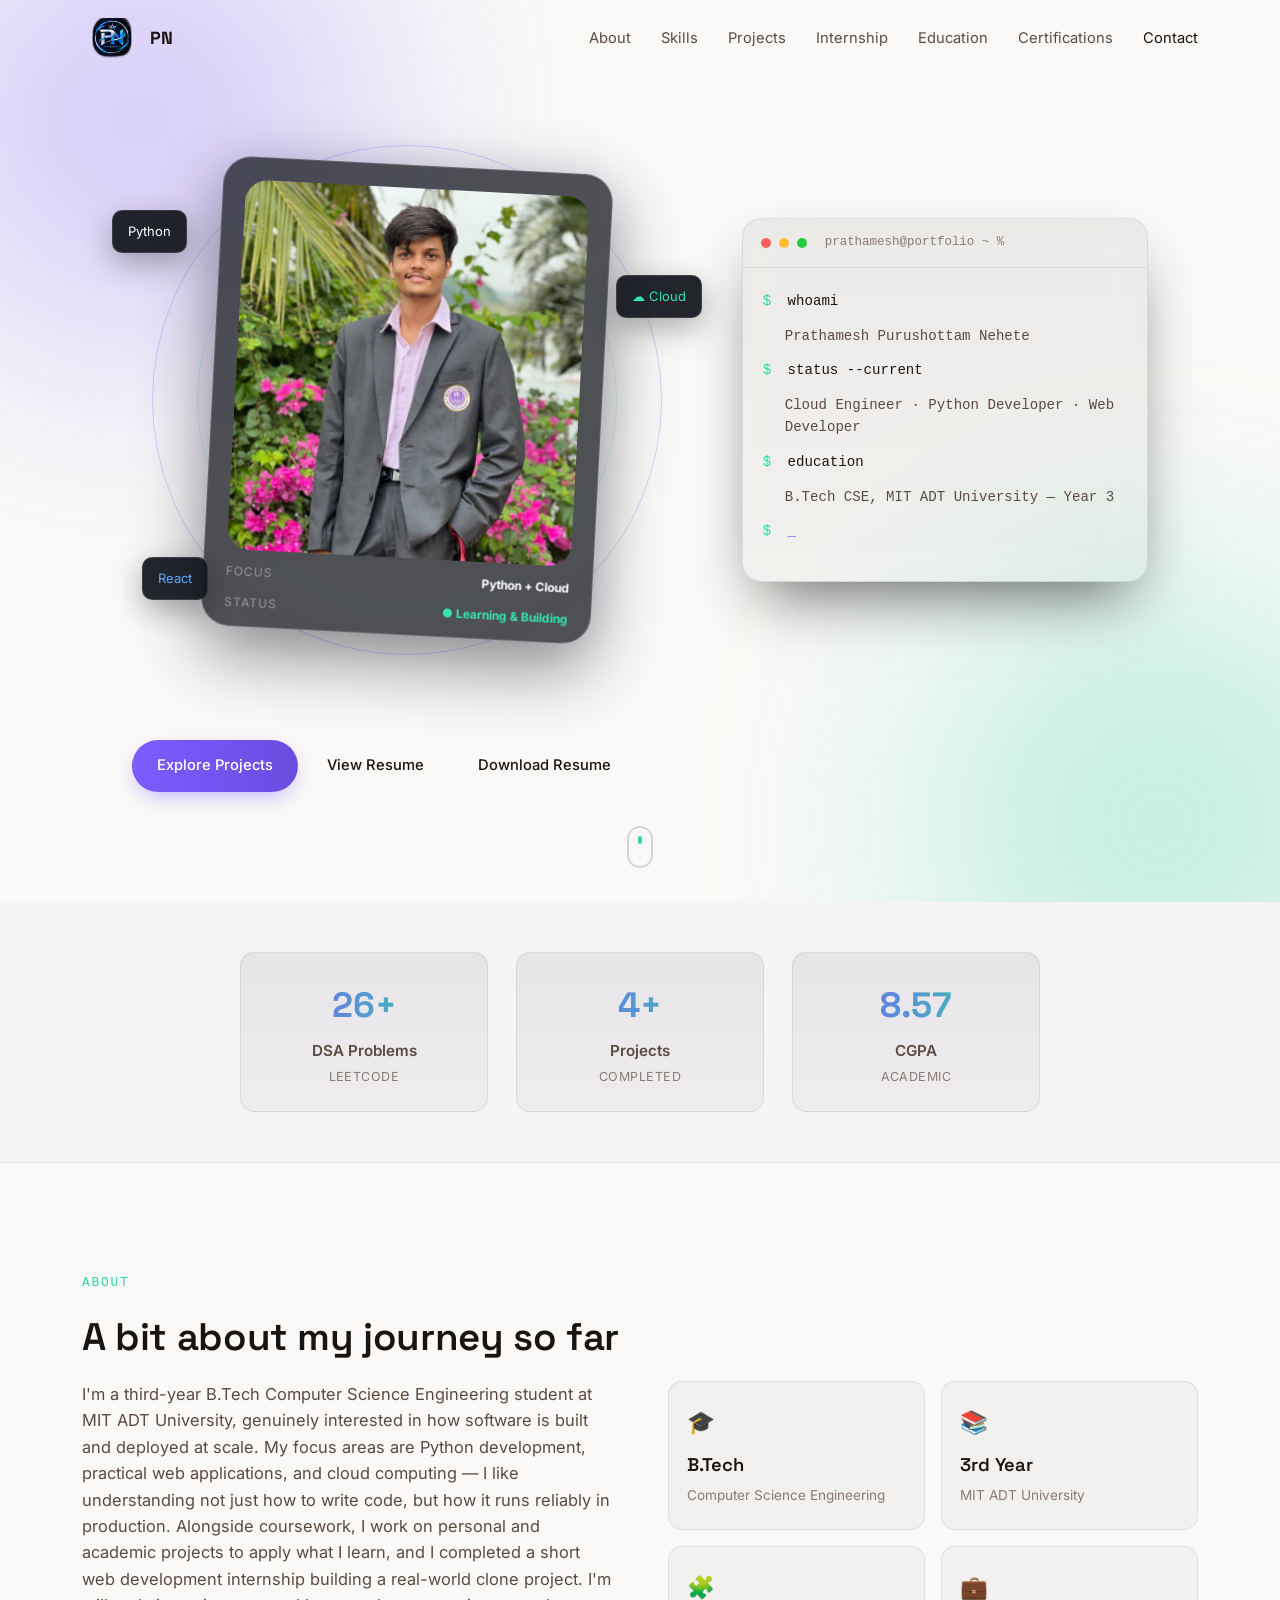
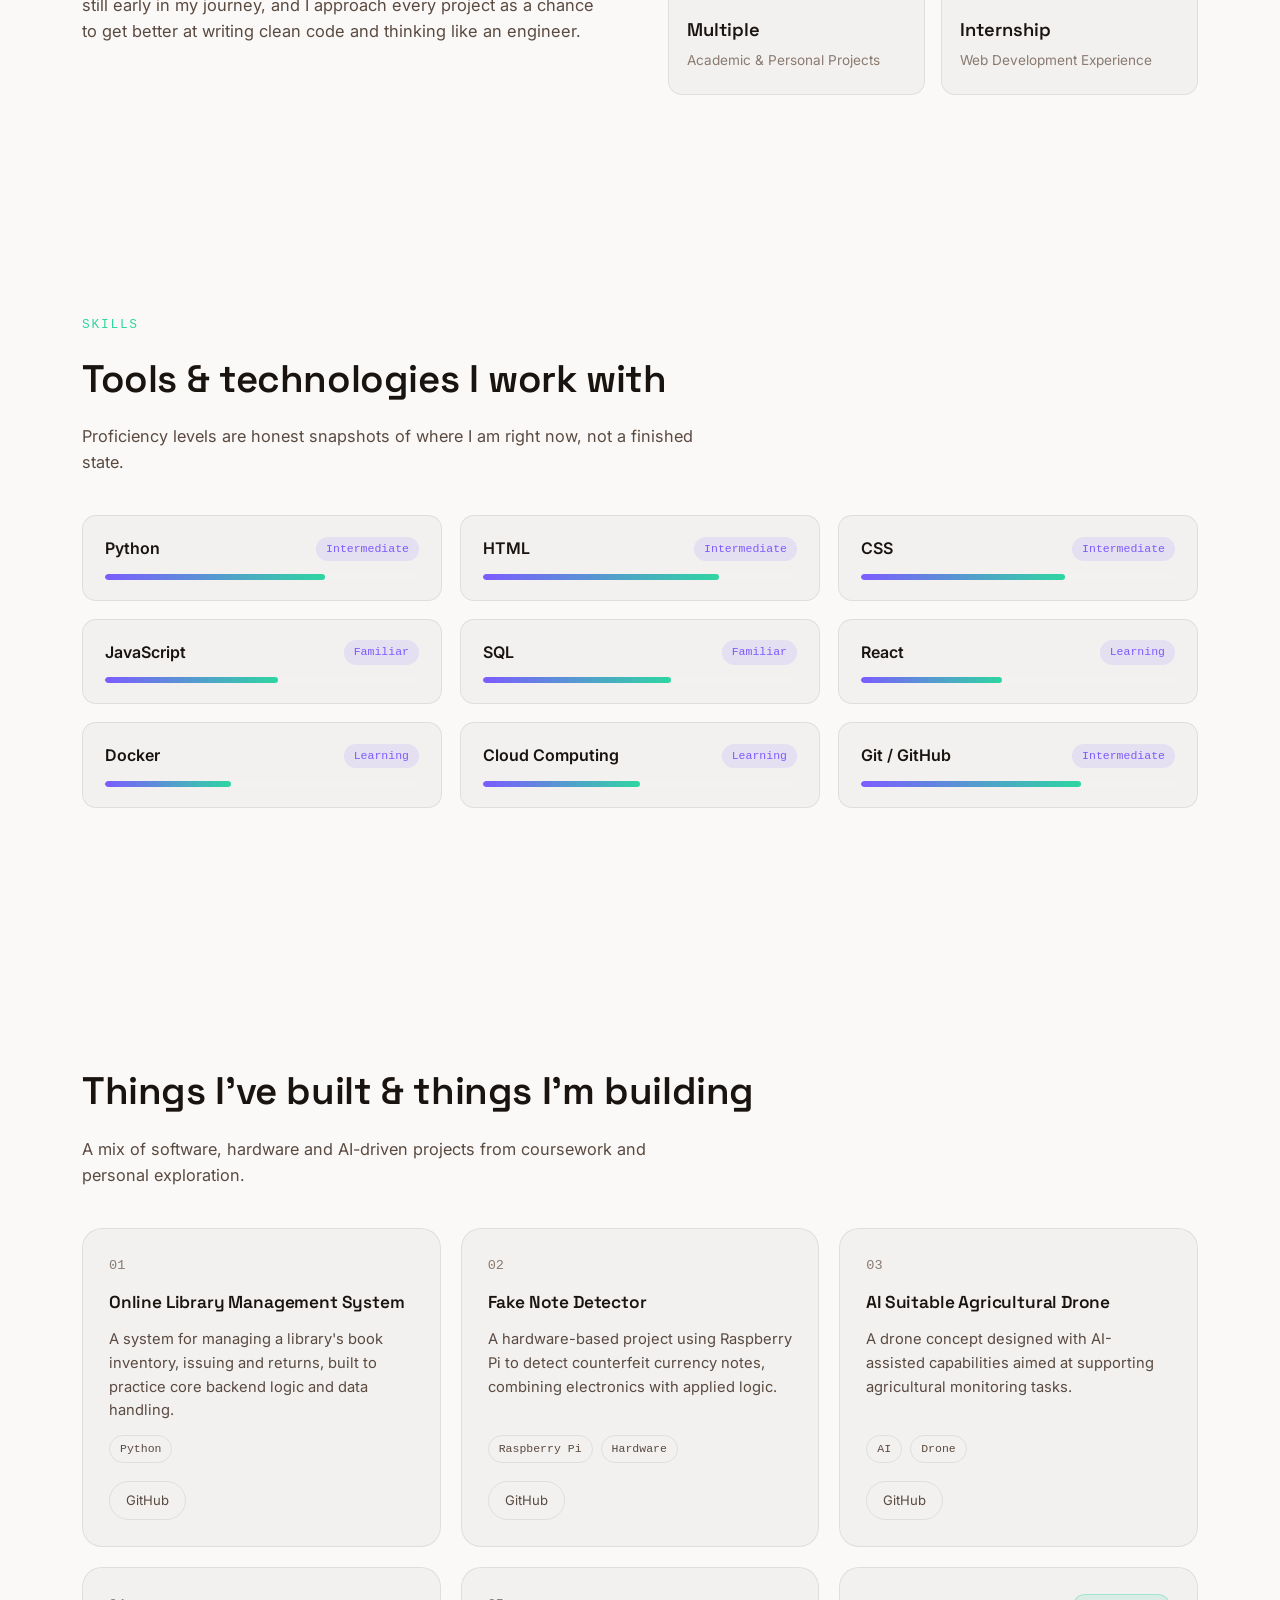
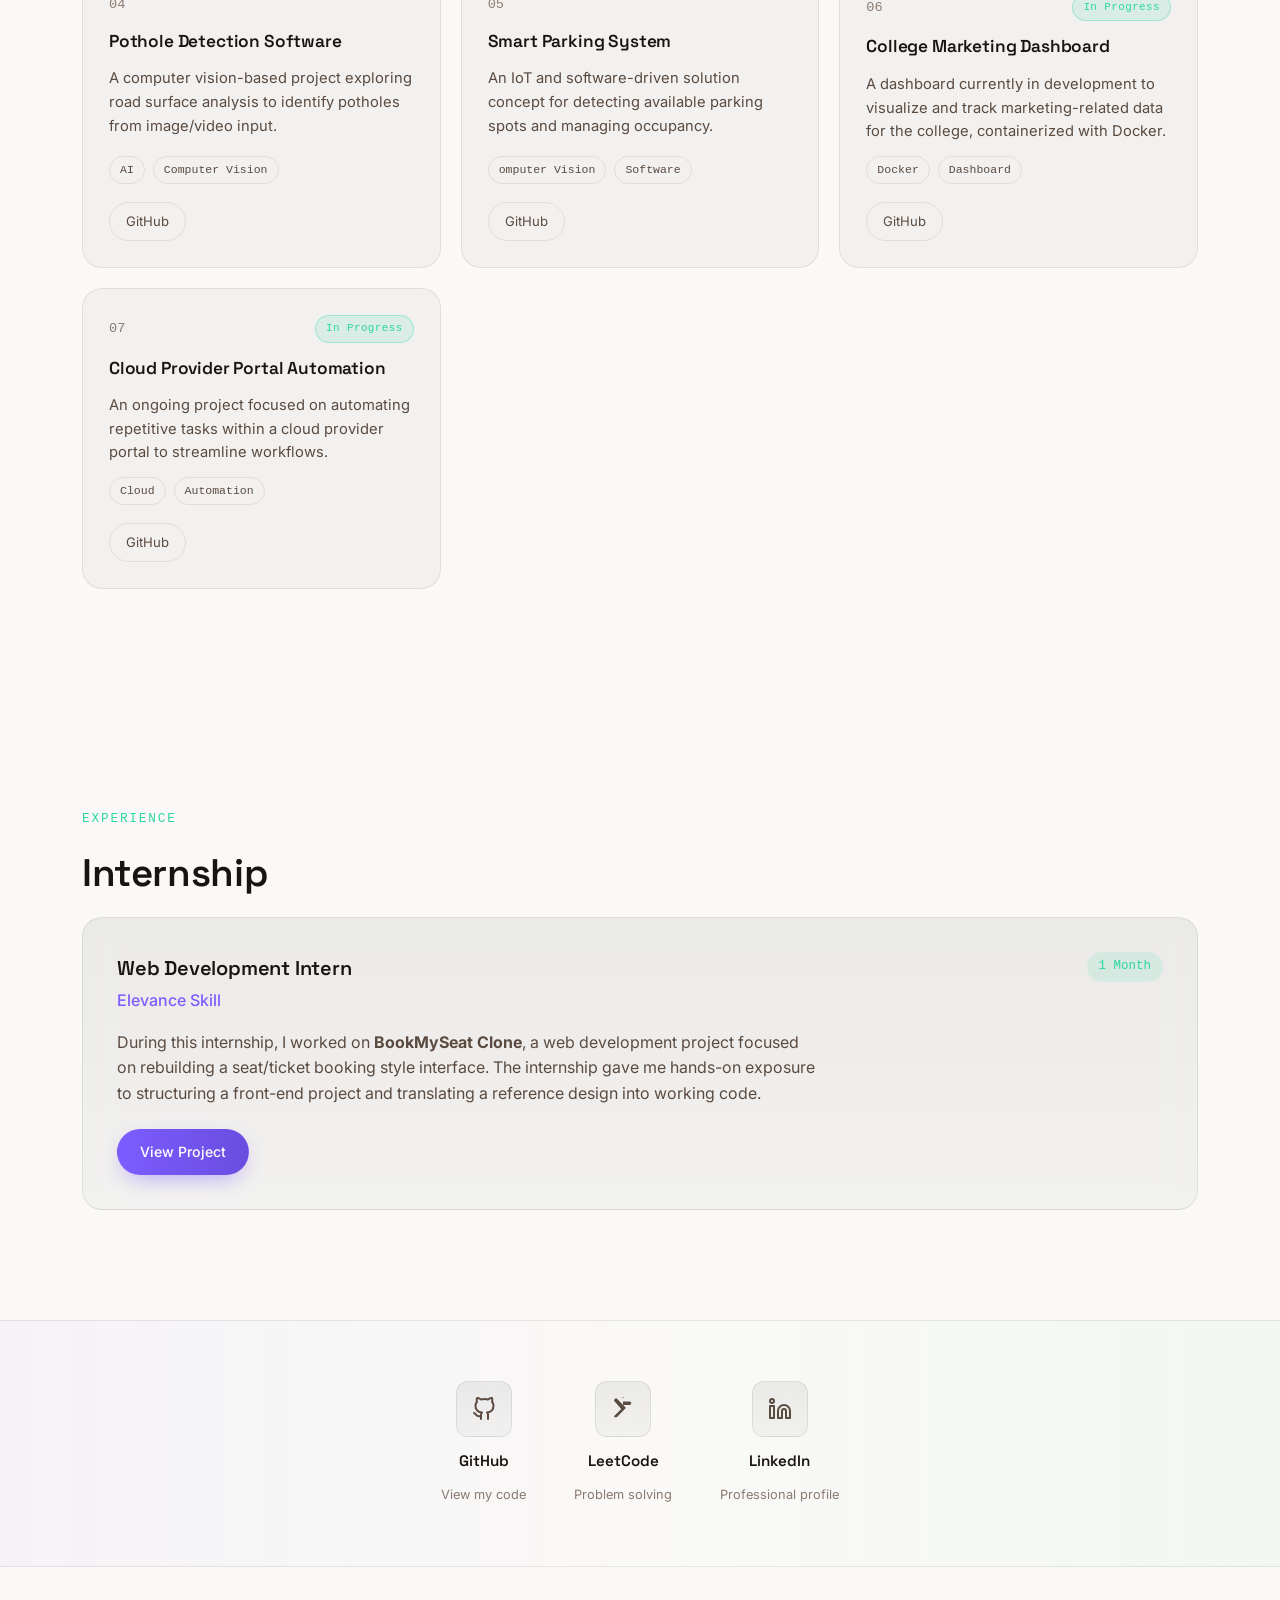
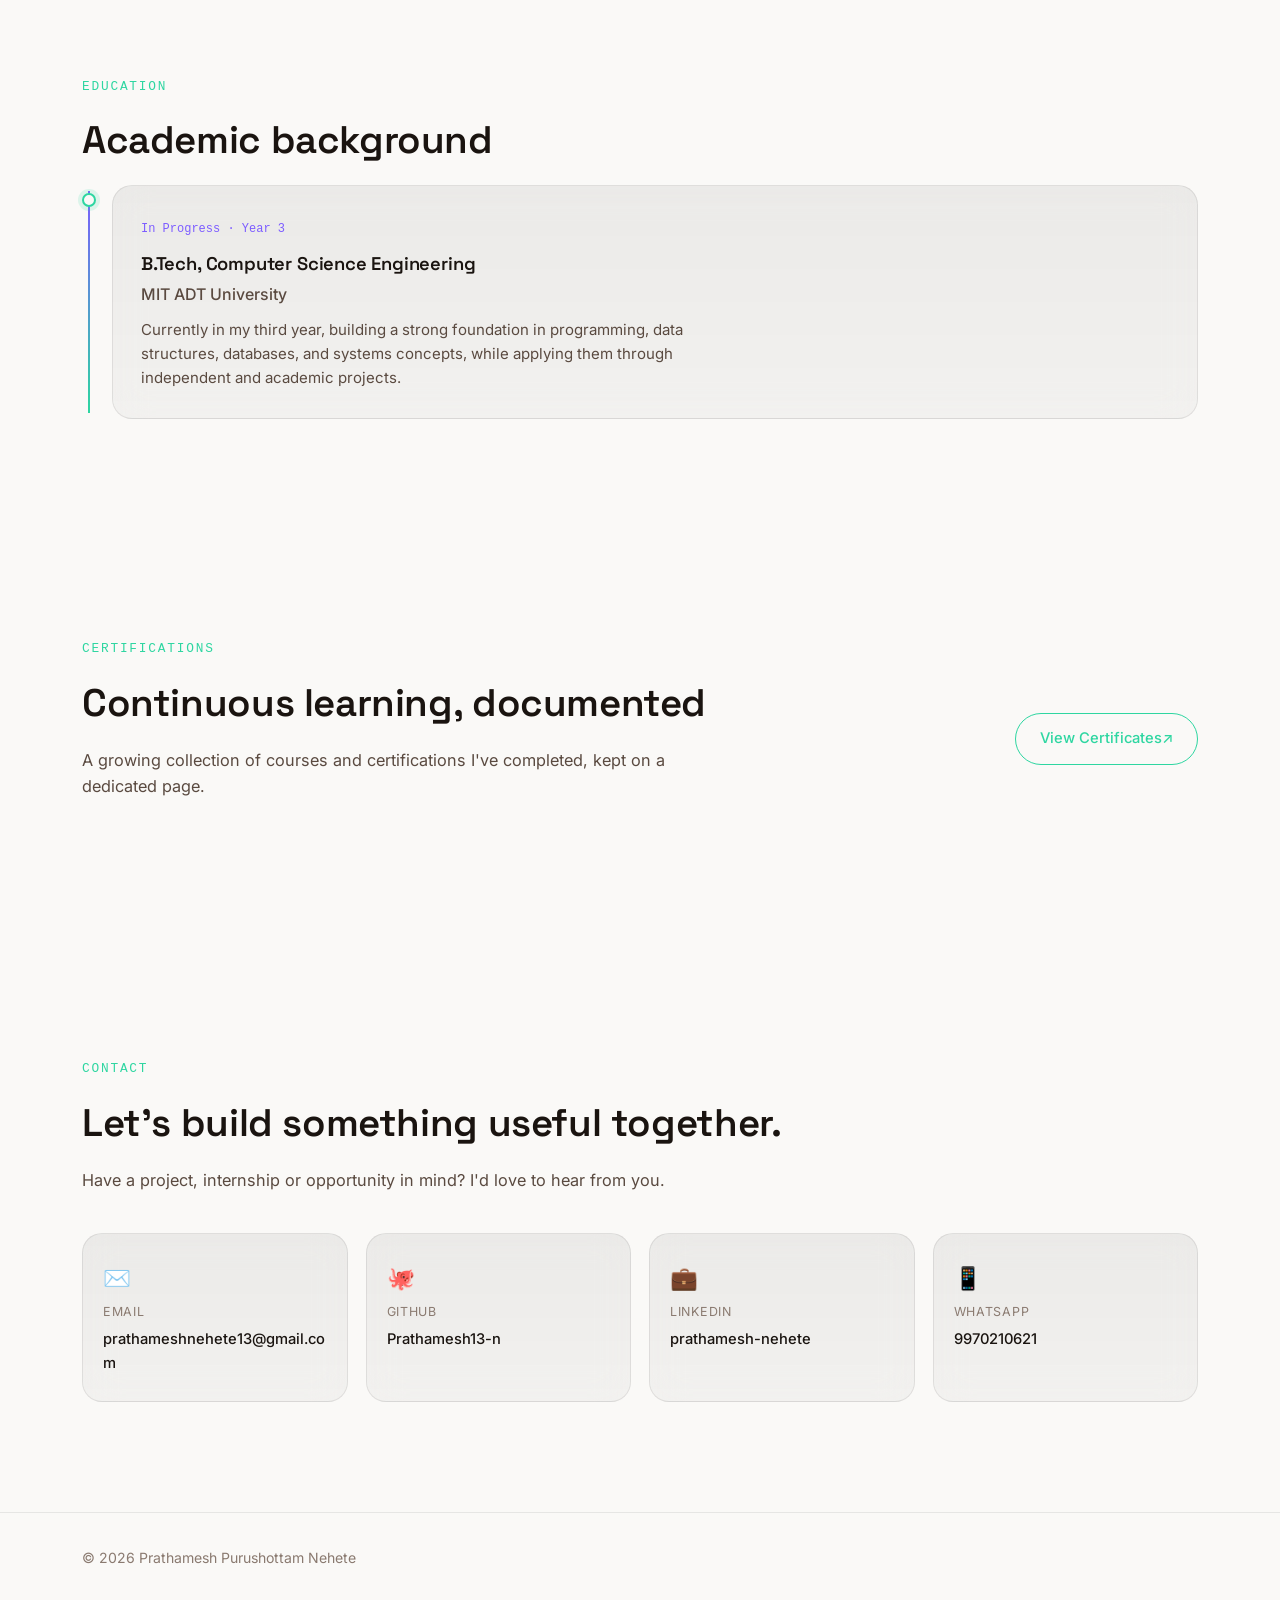
==== commit 2df7b4dc: "Update index.html" ====
--- a/index.html
+++ b/index.html
@@ -328,7 +328,7 @@
               <span class="chip">Computer Vision</span>
             </div>
             <div class="project-actions">
-              <a href="#" class="btn-small btn-small--outline" aria-label="View source code (link not yet available)">GitHub</a>
+              <a href="https://github.com/Prathamesh13-n/PBL-" class="btn-small btn-small--outline" aria-label="View source code (link not yet available)">GitHub</a>
             </div>
           </article>
 
@@ -339,11 +339,11 @@
             <h3 class="project-name">Smart Parking System</h3>
             <p class="project-desc">An IoT and software-driven solution concept for detecting available parking spots and managing occupancy.</p>
             <div class="chip-row">
-              <span class="chip">IoT</span>
+              <span class="chip">omputer Vision</span>
               <span class="chip">Software</span>
             </div>
             <div class="project-actions">
-              <a href="#" class="btn-small btn-small--outline" aria-label="View source code (link not yet available)">GitHub</a>
+              <a href="https://github.com/Prathamesh13-n/PBL-SEM-IV-" class="btn-small btn-small--outline" aria-label="View source code (link not yet available)">GitHub</a>
             </div>
           </article>
 
@@ -359,7 +359,7 @@
               <span class="chip">Dashboard</span>
             </div>
             <div class="project-actions">
-              <a href="#" class="btn-small btn-small--outline" aria-label="View source code (link not yet available)">GitHub</a>
+              <a href="" class="btn-small btn-small--outline" aria-label="View source code (link not yet available)">GitHub</a>
             </div>
           </article>
 
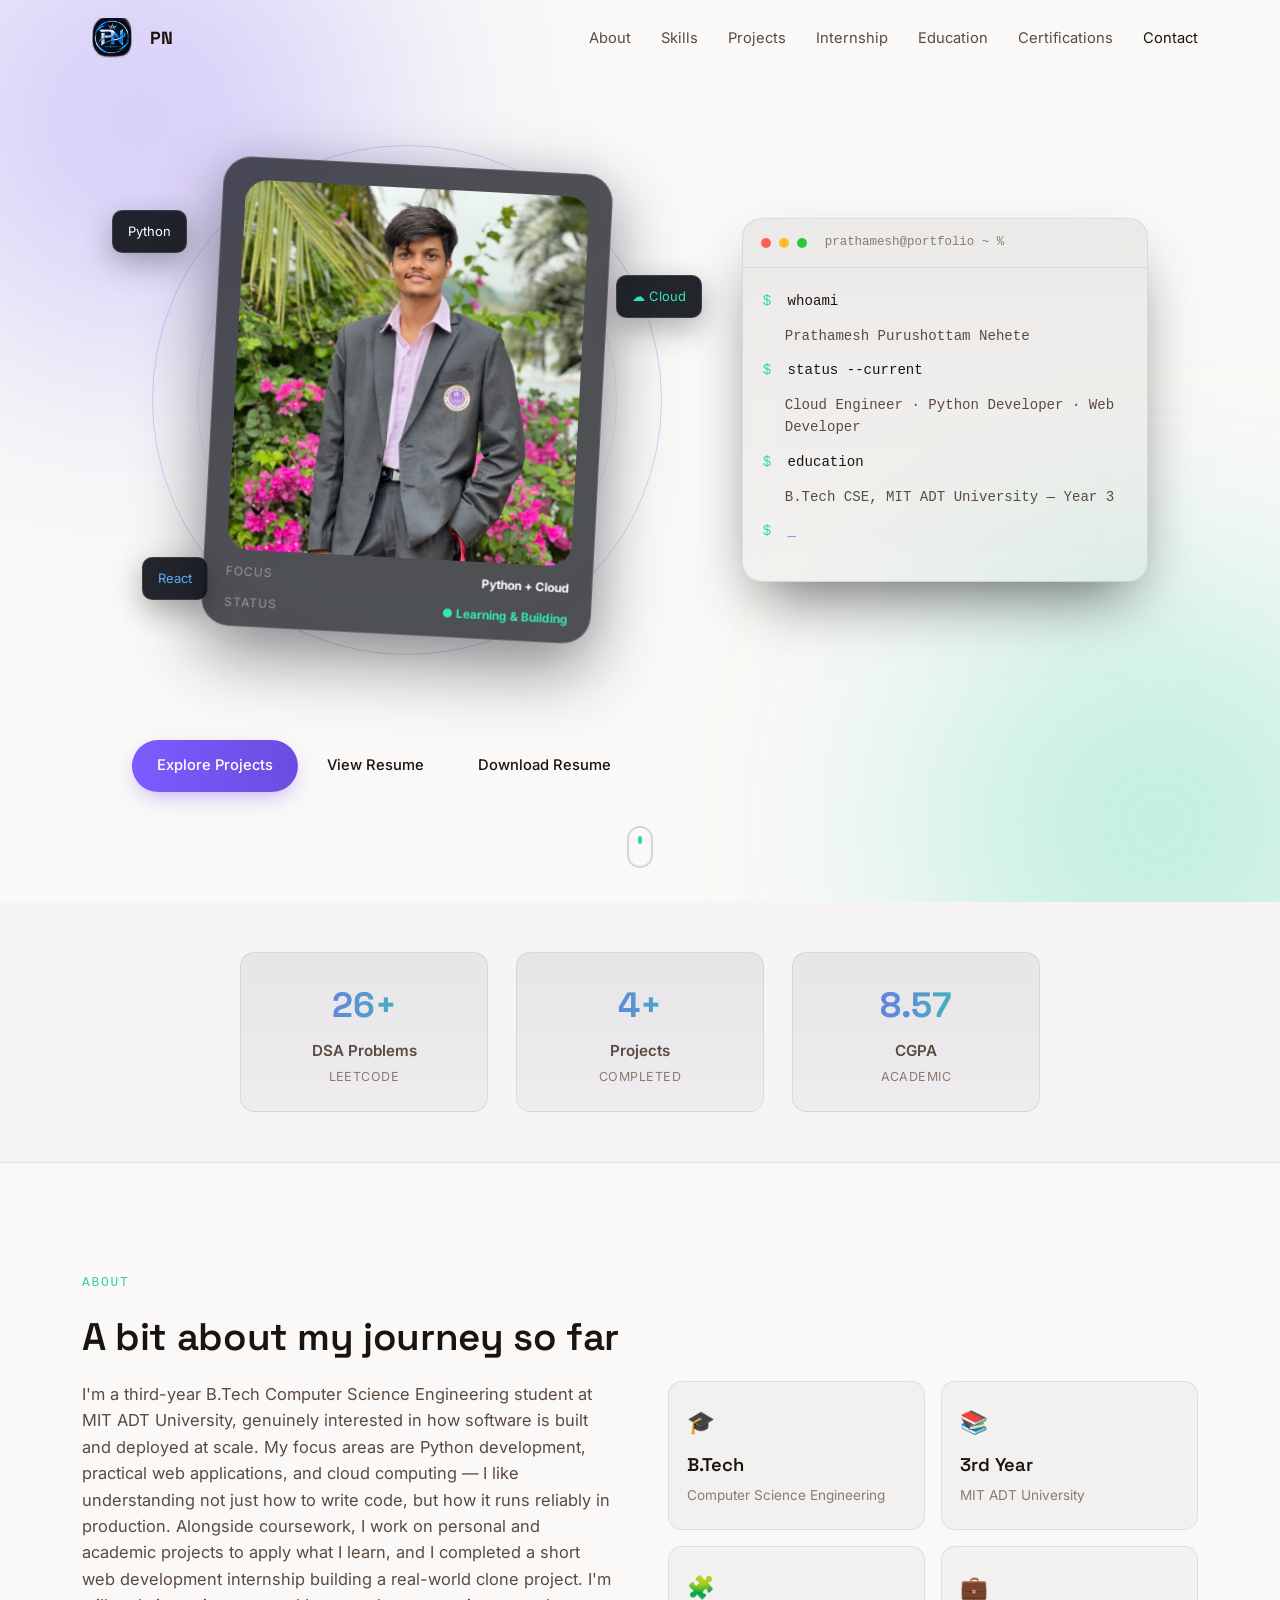
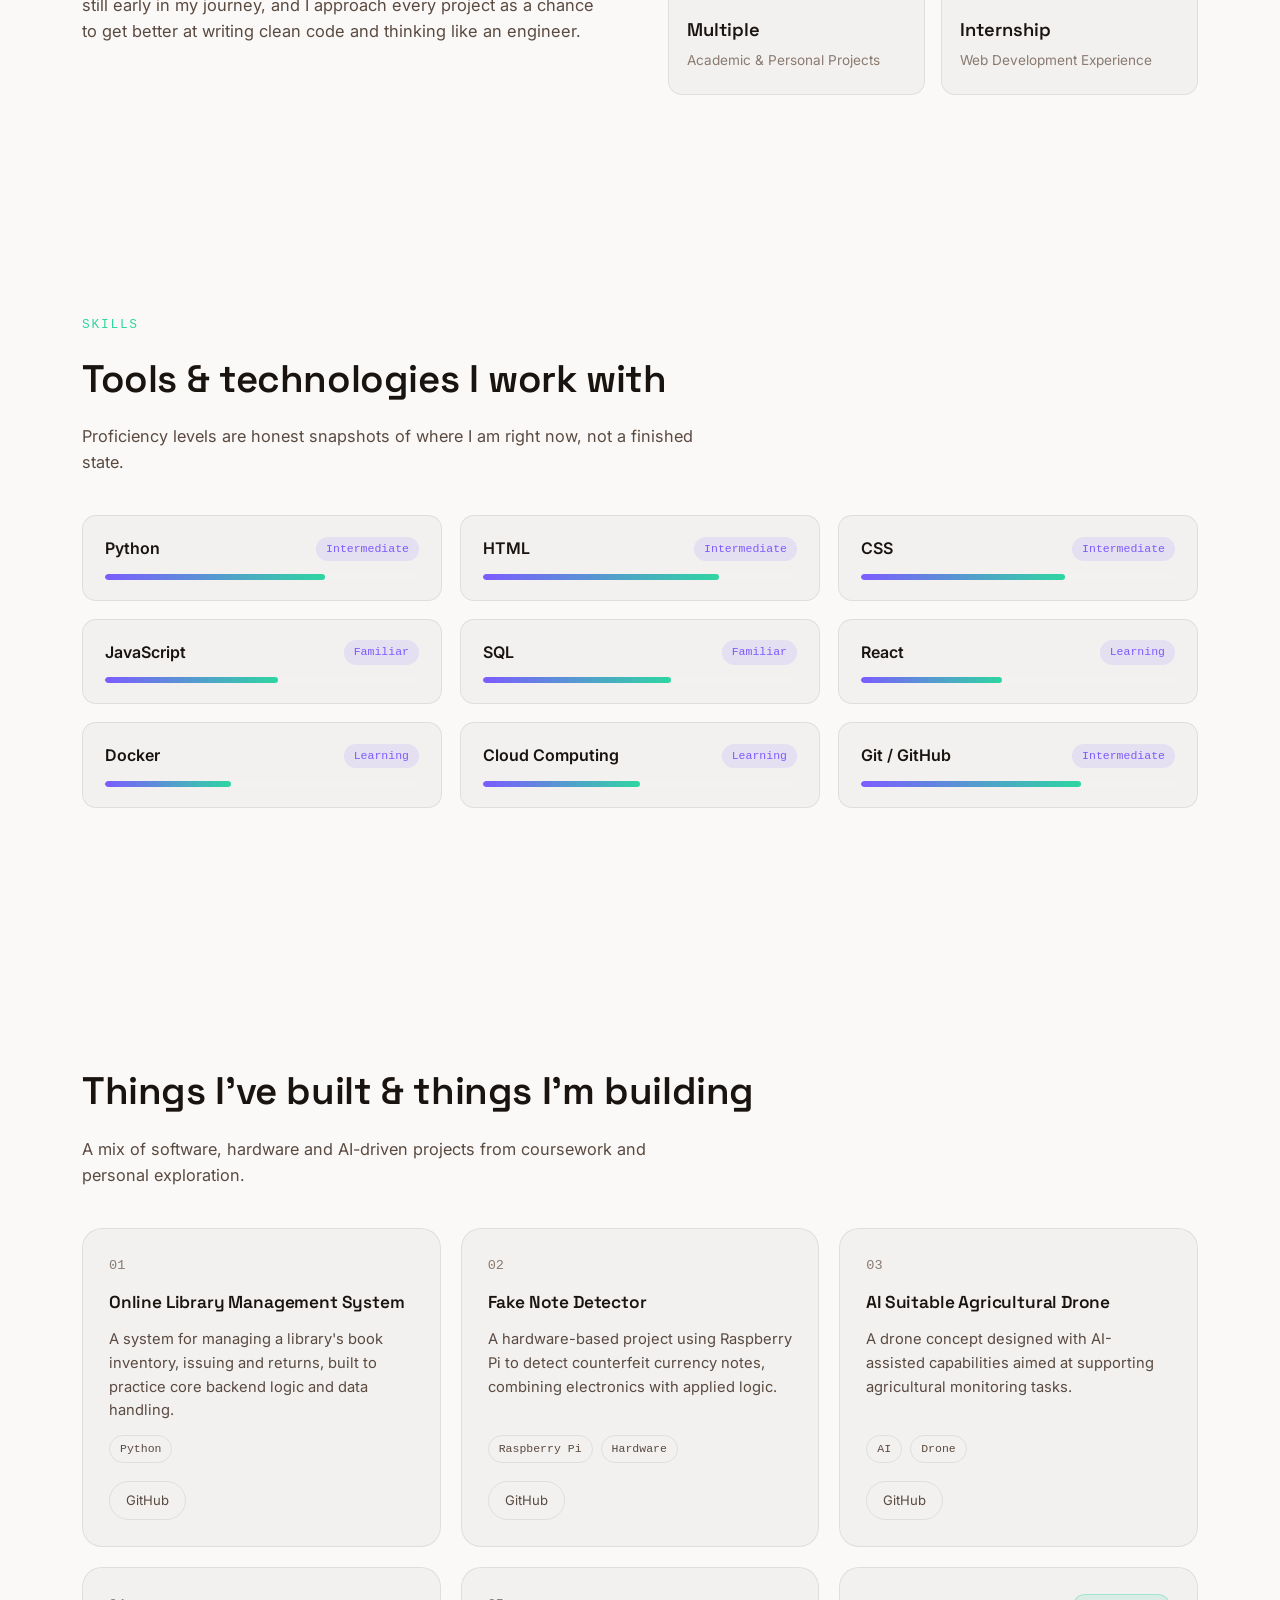
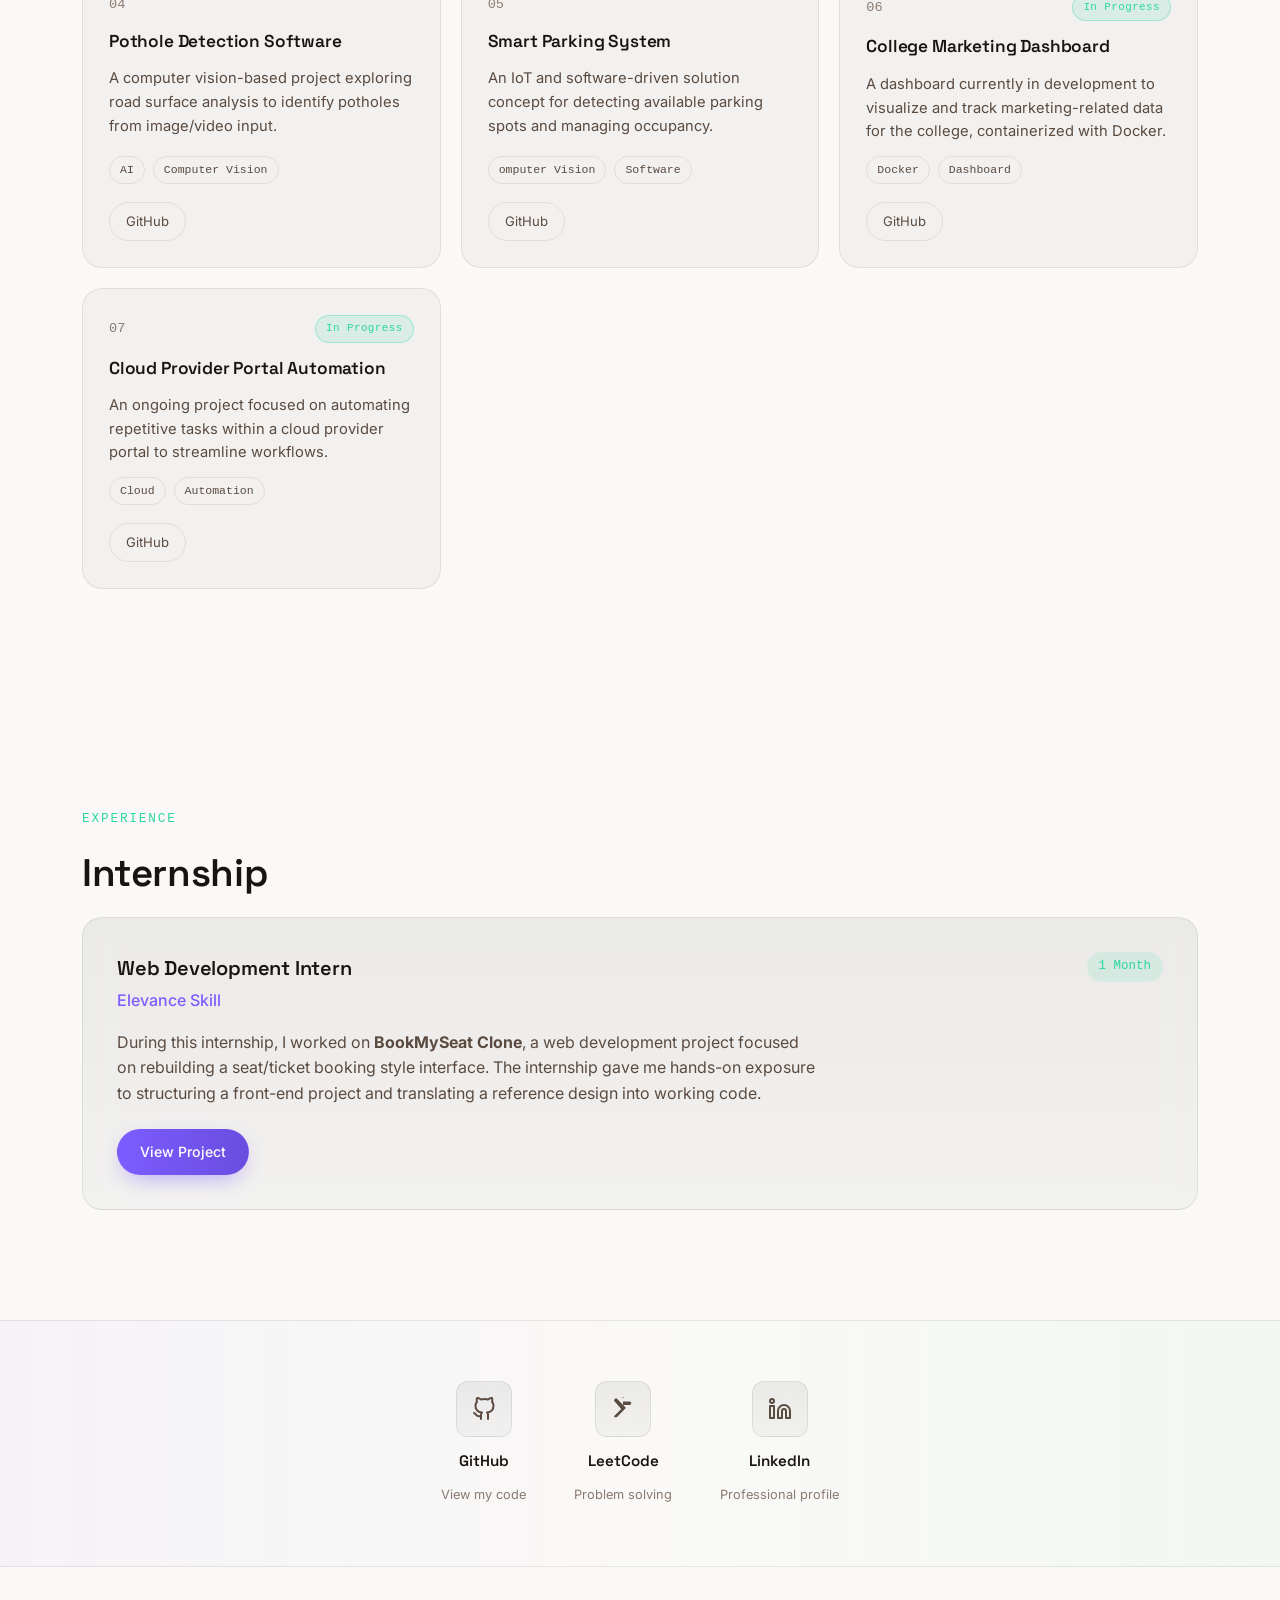
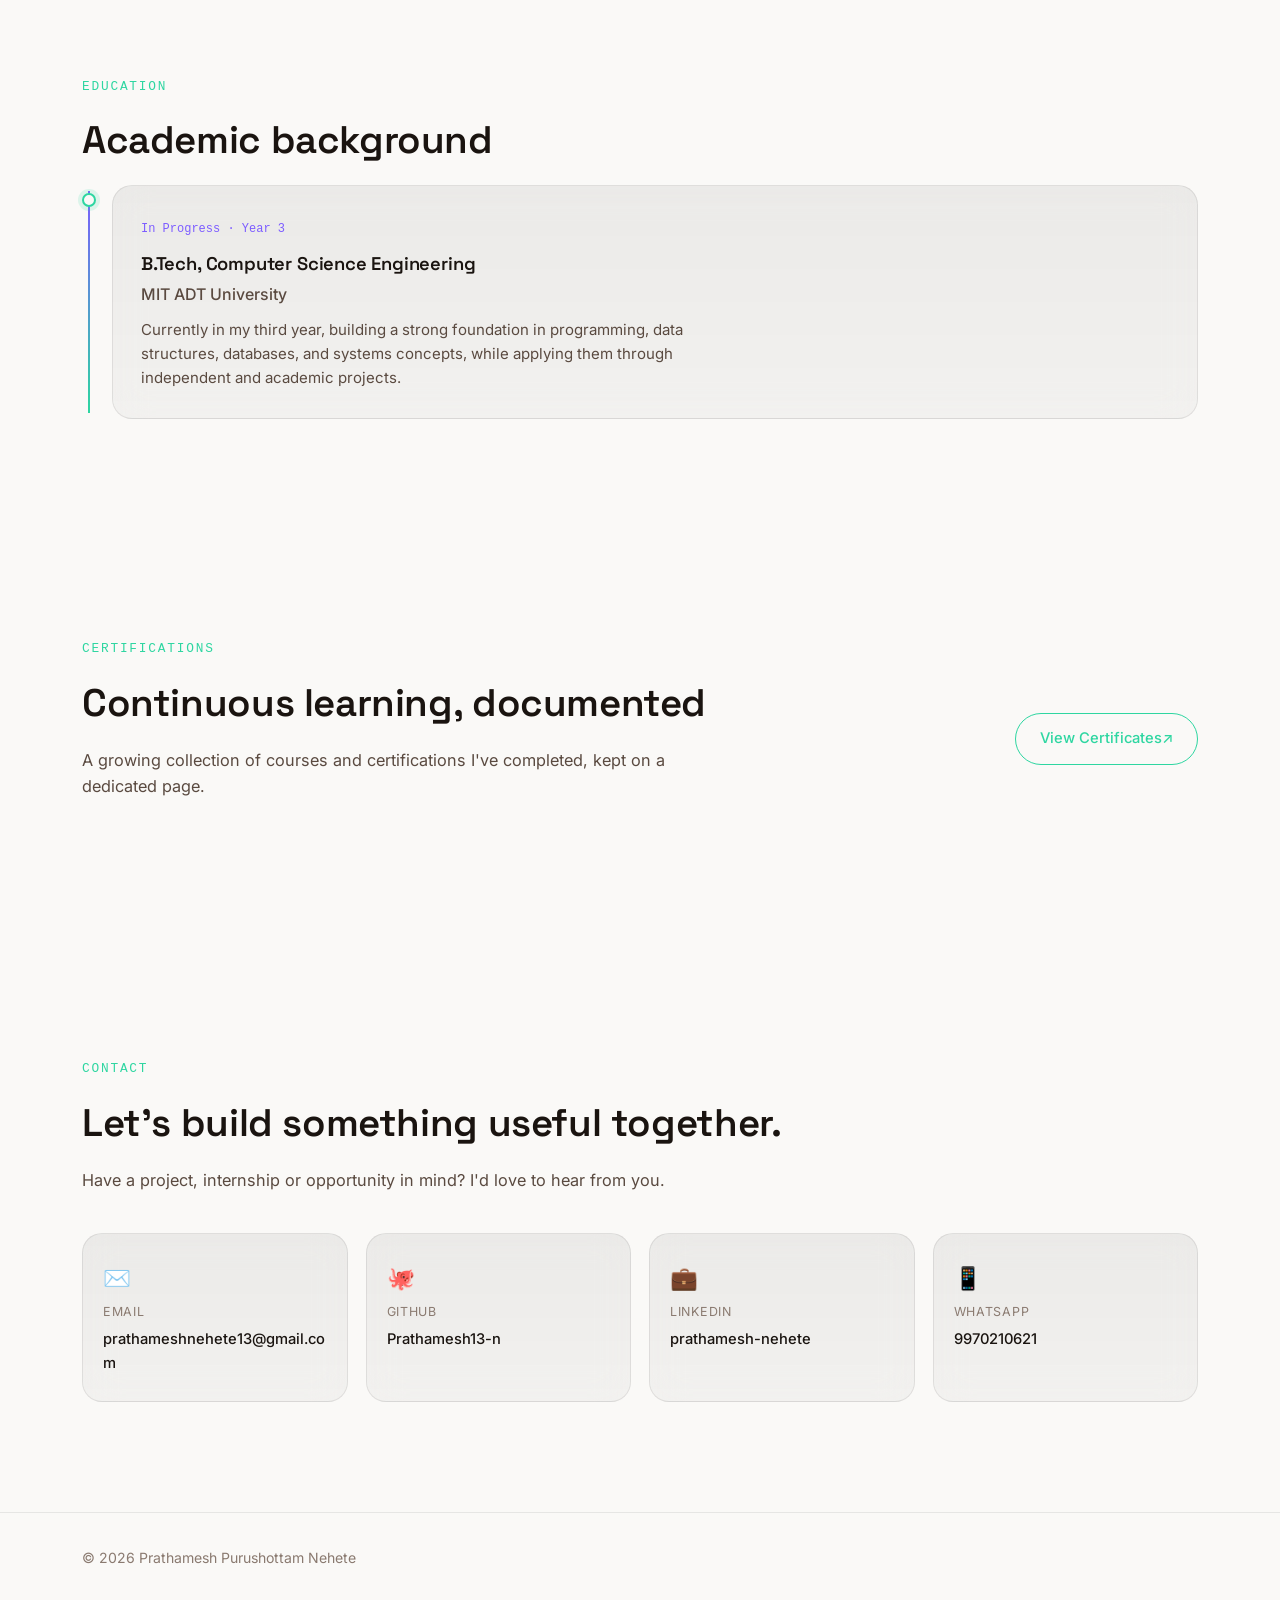
==== commit a1ec5f6d: "Update index.html" ====
--- a/index.html
+++ b/index.html
@@ -103,8 +103,8 @@
 
         <div class="hero-buttons reveal">
           <a href="#projects" class="btn btn-primary">Explore Projects</a>
-          <a href="resume.pdf" target="_blank" rel="noopener" class="btn btn-secondary">View Resume</a>
-          <a href="resume.pdf" download class="btn btn-secondary">Download Resume</a>
+          <a href="Resume.pdf" target="_blank" rel="noopener" class="btn btn-secondary">View Resume</a>
+          <a href="Resume.pdf" download class="btn btn-secondary">Download Resume</a>
         </div>
       </div>
 
